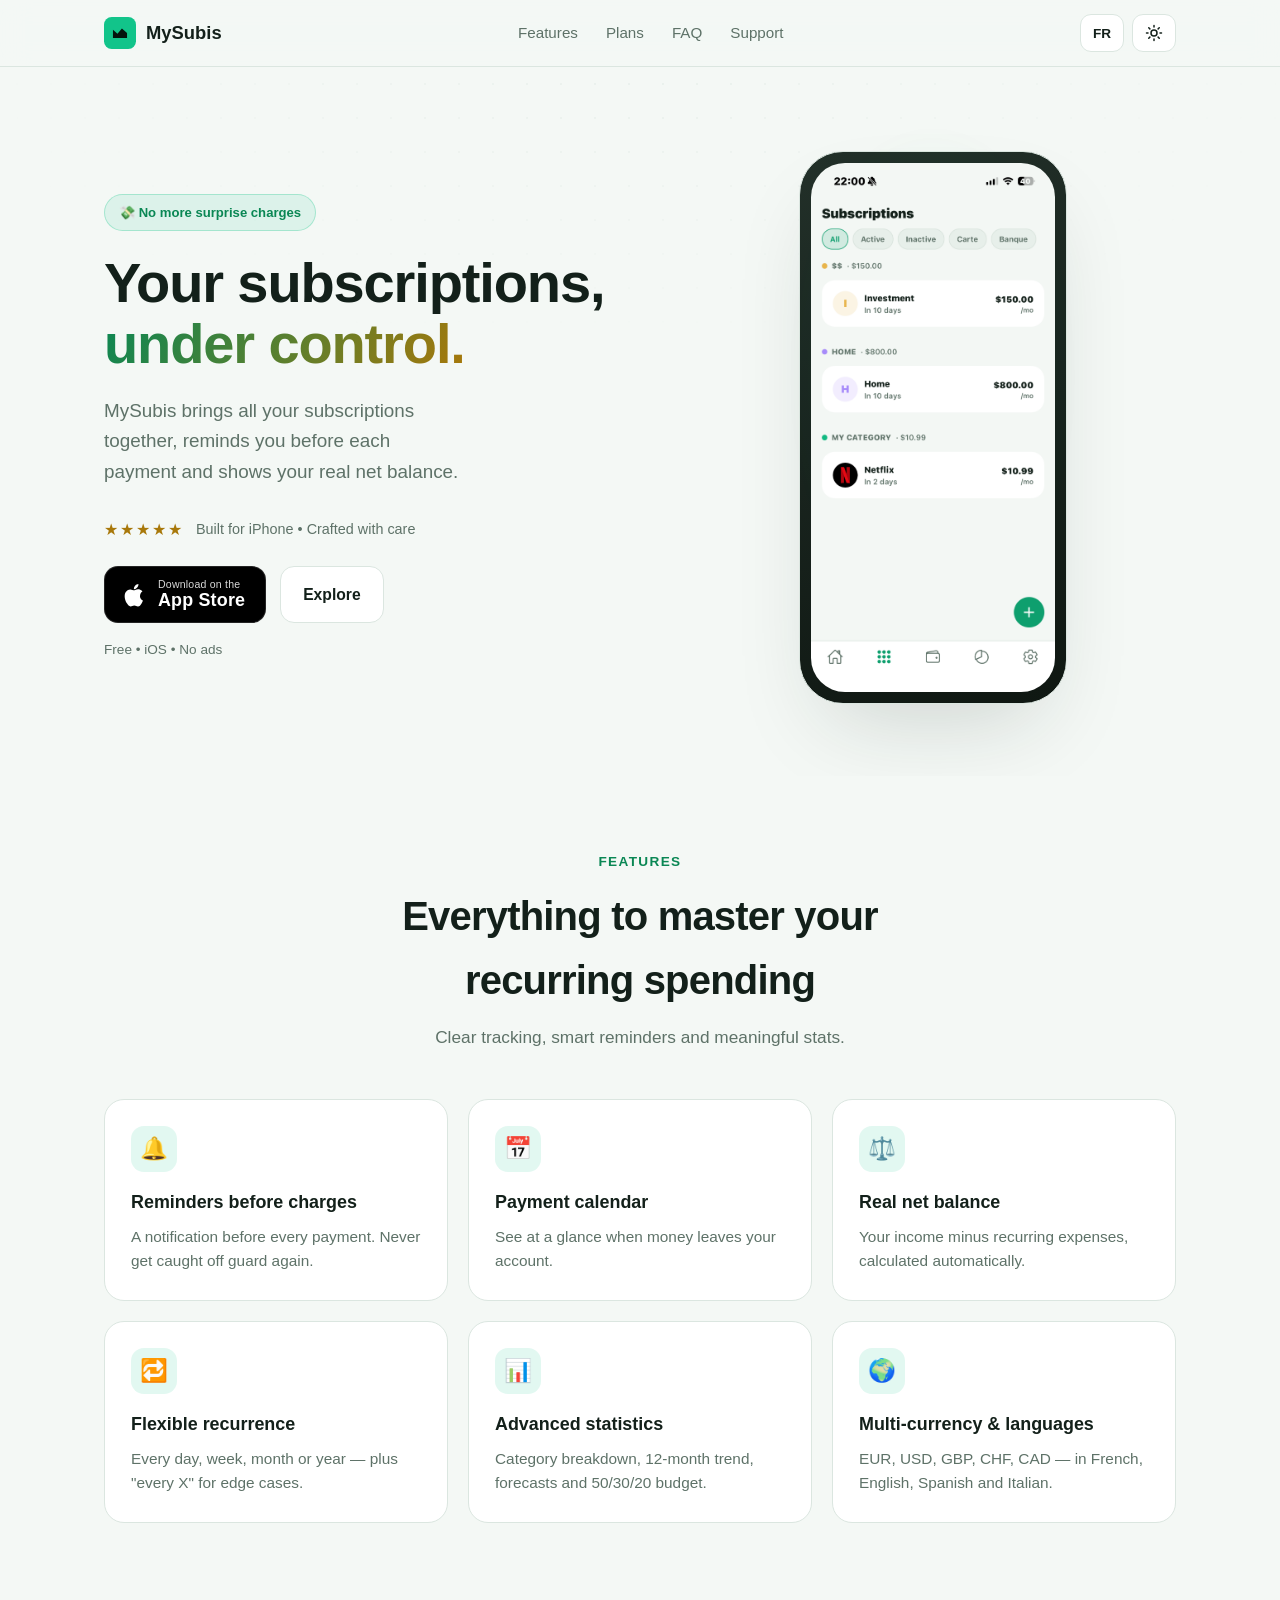
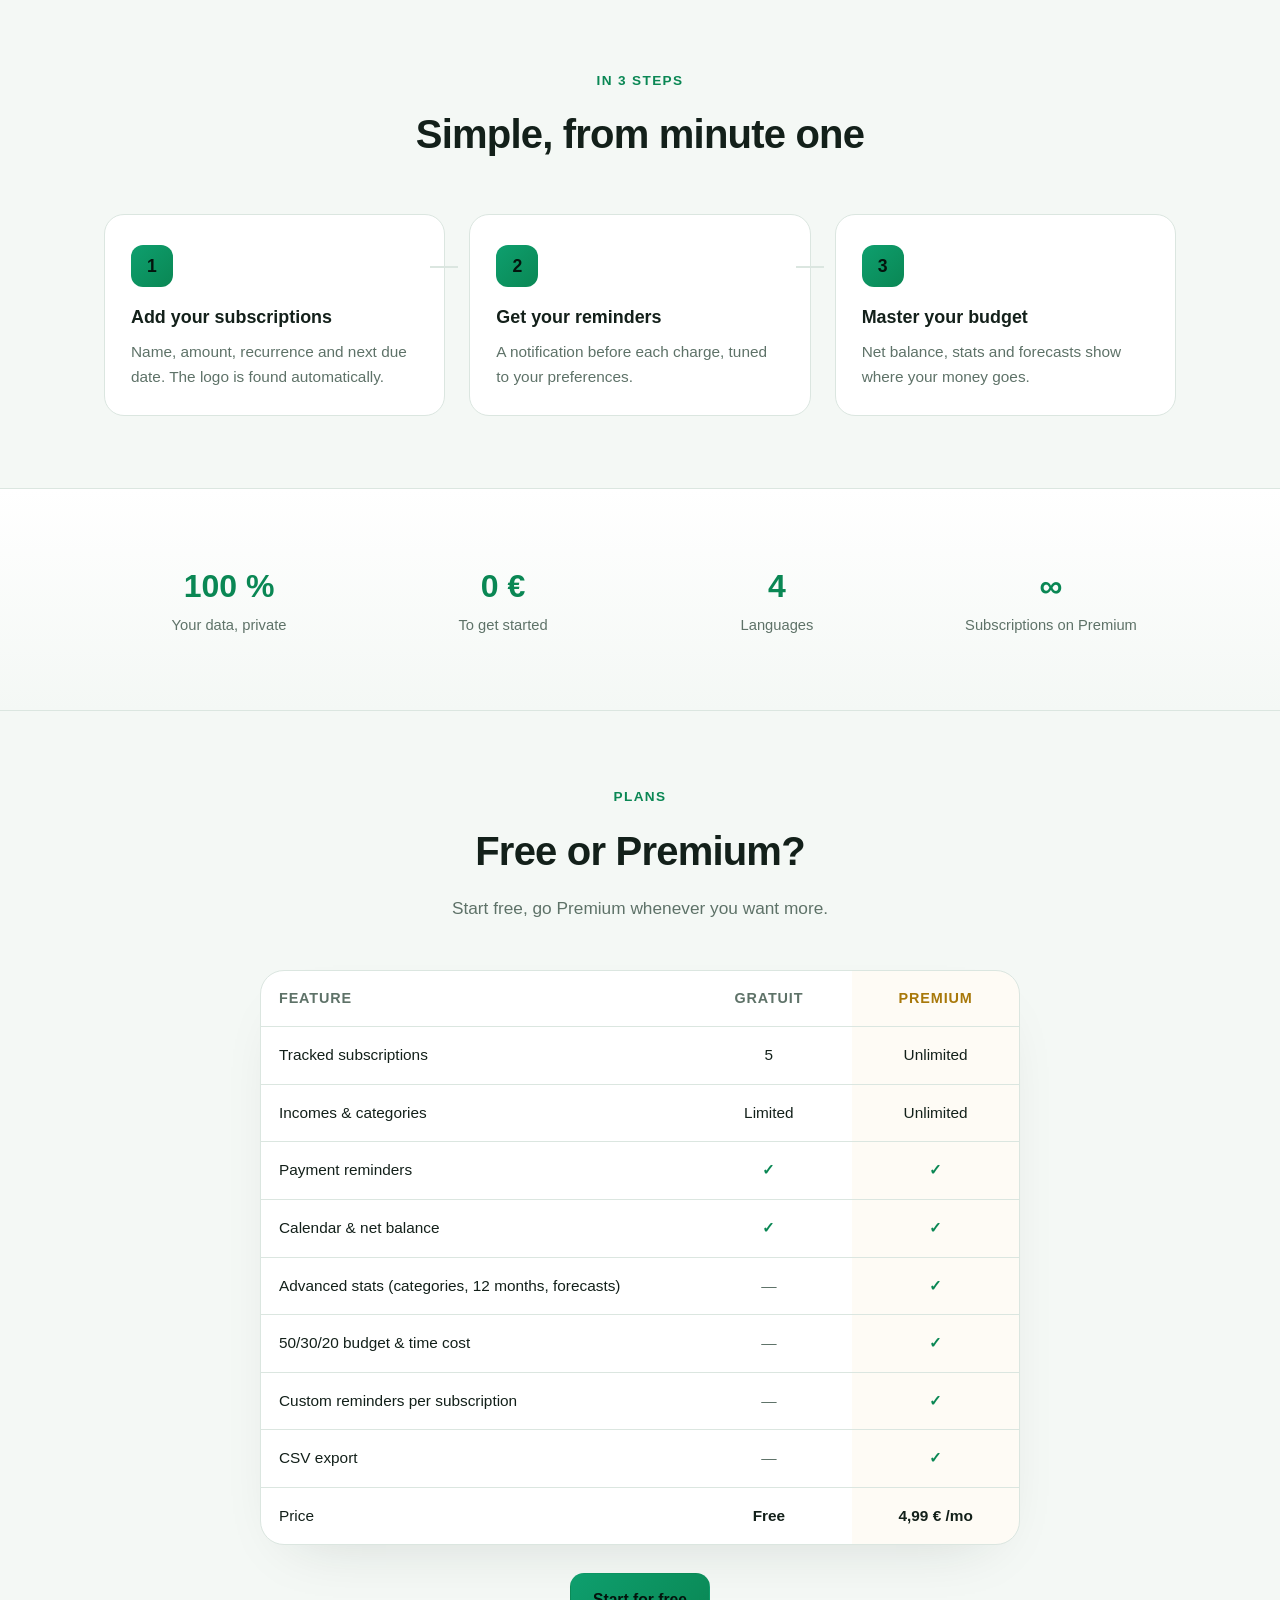
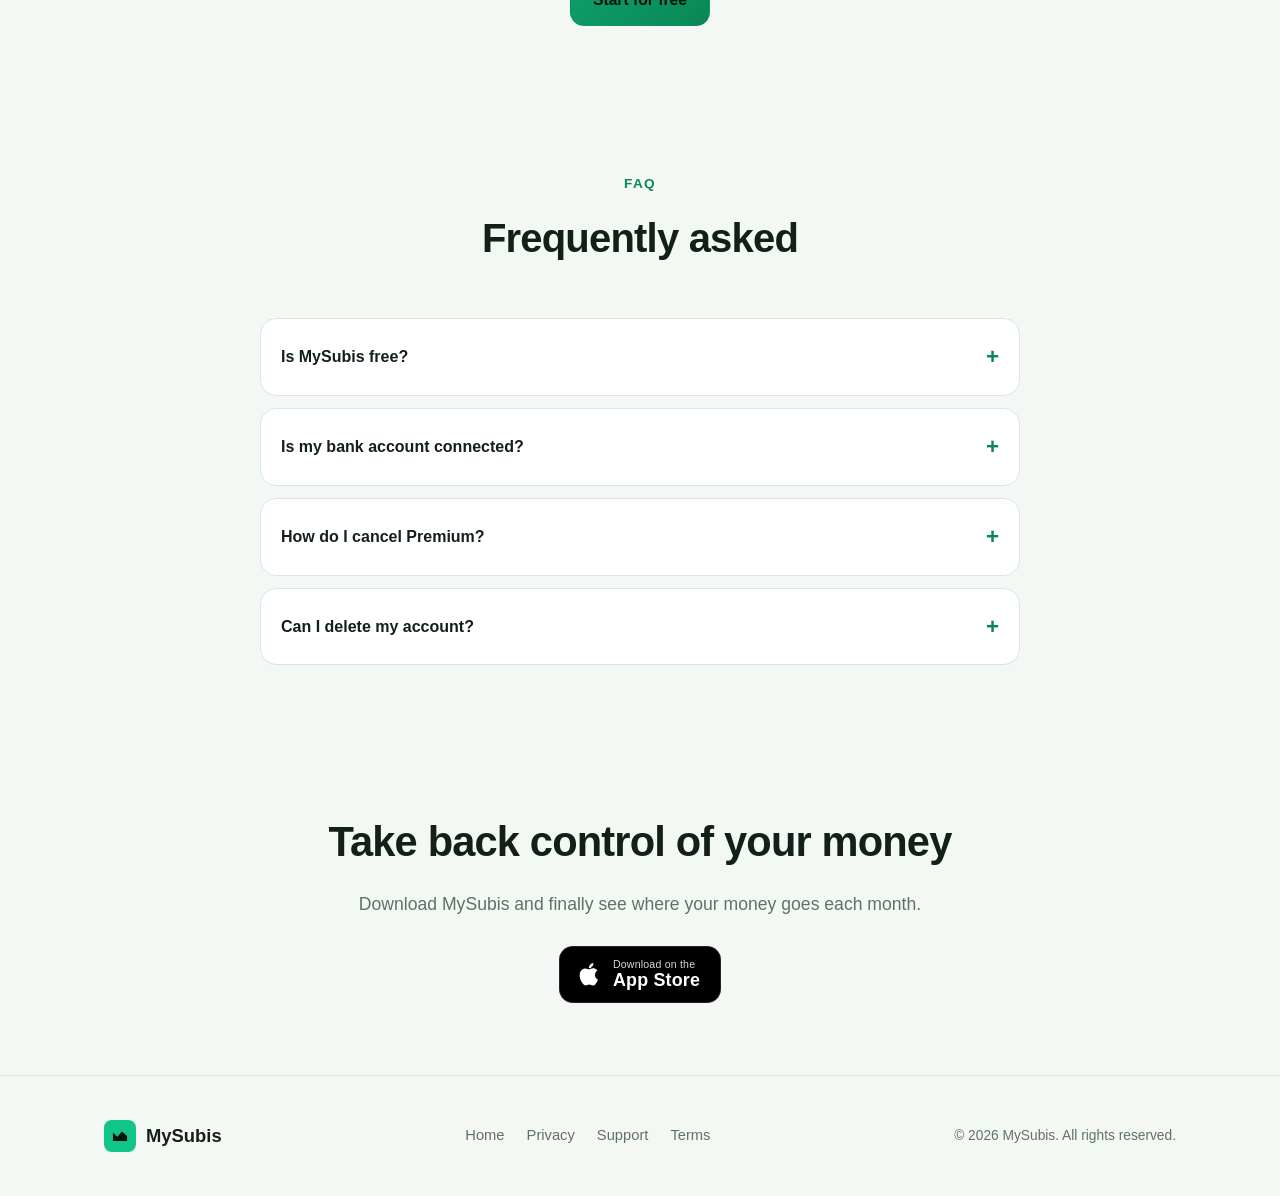
==== index.html @ fd254a11 "new" ====
<!doctype html>
<html lang="fr" data-lang="fr">
<head>
  <meta charset="utf-8" />
  <meta name="viewport" content="width=device-width, initial-scale=1" />
  <title>MySubis — Gérez vos abonnements et votre budget</title>
  <meta name="description" content="MySubis suit tous vos abonnements récurrents, vous rappelle chaque prélèvement et calcule votre solde net. Statistiques, prévisions et budget 50/30/20. Gratuit, sur iPhone." />
  <meta name="keywords" content="abonnements, gestion abonnements, budget, suivi dépenses, rappel prélèvement, finances personnelles, application iPhone" />
  <meta name="theme-color" content="#0b1310" />
  <link rel="canonical" href="https://mysubis.app/" />

  <meta property="og:type" content="website" />
  <meta property="og:site_name" content="MySubis" />
  <meta property="og:title" content="MySubis — Vos abonnements, sous contrôle" />
  <meta property="og:description" content="Suivez tous vos abonnements, recevez un rappel avant chaque paiement et maîtrisez votre budget." />
  <meta property="og:url" content="https://mysubis.app/" />
  <meta property="og:image" content="https://mysubis.app/img/screenshot_fr.PNG" />
  <meta property="og:locale" content="fr_FR" />
  <meta property="og:locale:alternate" content="en_US" />
  <meta name="twitter:card" content="summary_large_image" />
  <meta name="twitter:title" content="MySubis — Vos abonnements, sous contrôle" />
  <meta name="twitter:description" content="Suivez tous vos abonnements et maîtrisez votre budget." />
  <meta name="twitter:image" content="https://mysubis.app/img/screenshot_fr.PNG" />

  <link rel="icon" href="data:image/svg+xml,%3Csvg xmlns='http://www.w3.org/2000/svg' viewBox='0 0 100 100'%3E%3Crect width='100' height='100' rx='24' fill='%2312c48a'/%3E%3Cpath d='M28 66V40l14 12 14-16 16 14v16z' fill='%2304140d'/%3E%3C/svg%3E" />
  <link rel="stylesheet" href="styles.css" />
  <script>document.documentElement.classList.add('js');</script>

  <script type="application/ld+json">
  {
    "@context": "https://schema.org",
    "@type": "SoftwareApplication",
    "name": "MySubis",
    "operatingSystem": "iOS",
    "applicationCategory": "FinanceApplication",
    "description": "Gérez vos abonnements récurrents, recevez des rappels avant chaque prélèvement et suivez votre budget.",
    "url": "https://mysubis.app/",
    "installUrl": "https://apps.apple.com/fr/app/mysubis-suivi-dabonnements/id6780065688",
    "downloadUrl": "https://apps.apple.com/fr/app/mysubis-suivi-dabonnements/id6780065688",
    "offers": { "@type": "Offer", "price": "0", "priceCurrency": "EUR" }
  }
  </script>
</head>
<body>
  <svg width="0" height="0" style="position:absolute" aria-hidden="true">
    <symbol id="logo" viewBox="0 0 100 100"><rect width="100" height="100" rx="24" fill="#12c48a" /><path d="M28 66V40l14 12 14-16 16 14v16z" fill="#04140d" /></symbol>
    <symbol id="moon" viewBox="0 0 24 24"><path fill="currentColor" d="M12 3a9 9 0 1 0 9 9c0-.46-.04-.92-.1-1.36a5.4 5.4 0 0 1-7.54-7.54c-.44-.06-.9-.1-1.36-.1z"/></symbol>
    <symbol id="sun" viewBox="0 0 24 24"><g fill="none" stroke="currentColor" stroke-width="2" stroke-linecap="round"><circle cx="12" cy="12" r="4"/><path d="M12 2v2M12 20v2M2 12h2M20 12h2M5 5l1.5 1.5M17.5 17.5 19 19M19 5l-1.5 1.5M6.5 17.5 5 19"/></g></symbol>
    <symbol id="apple" viewBox="0 0 24 24"><path fill="currentColor" d="M17.56 12.77c-.03-2.62 2.14-3.88 2.24-3.94-1.22-1.79-3.12-2.03-3.8-2.06-1.62-.16-3.16.95-3.98.95-.82 0-2.09-.93-3.44-.9-1.77.03-3.4 1.03-4.31 2.61-1.84 3.19-.47 7.91 1.32 10.5.87 1.27 1.91 2.69 3.27 2.64 1.31-.05 1.81-.85 3.4-.85 1.58 0 2.03.85 3.42.82 1.41-.02 2.31-1.29 3.17-2.57.99-1.47 1.4-2.9 1.42-2.97-.03-.01-2.73-1.05-2.76-4.16zM14.98 5.13c.72-.88 1.21-2.1 1.08-3.31-1.04.04-2.3.69-3.05 1.56-.67.78-1.25 2.02-1.09 3.21 1.16.09 2.34-.59 3.06-1.46z"/></symbol>
  </svg>

  <header class="nav">
    <div class="container nav__inner">
      <a class="brand" href="index.html" aria-label="MySubis"><svg class="brand__mark" aria-hidden="true"><use href="#logo" /></svg> MySubis</a>
      <nav class="nav__links" aria-label="Navigation">
        <a href="#features"><span class="lang-fr">Fonctionnalités</span><span class="lang-en">Features</span></a>
        <a href="#compare"><span class="lang-fr">Offres</span><span class="lang-en">Plans</span></a>
        <a href="#faq">FAQ</a>
        <a href="support.html">Support</a>
      </nav>
      <div class="nav__tools">
        <button type="button" class="toggle" data-lang-toggle aria-label="Changer de langue / Change language">EN</button>
        <button type="button" class="toggle" data-theme-toggle aria-label="Changer de thème / Toggle theme">
          <svg class="moon" aria-hidden="true"><use href="#moon" /></svg>
          <svg class="sun" aria-hidden="true"><use href="#sun" /></svg>
        </button>
      </div>
    </div>
  </header>

  <main>
    <!-- HERO -->
    <section class="hero">
      <div class="container hero__grid">
        <div>
          <span class="badge">
            <span class="lang-fr">💸 Fini les mauvaises surprises de prélèvement</span>
            <span class="lang-en">💸 No more surprise charges</span>
          </span>
          <h1>
            <span class="lang-fr">Vos abonnements,<br /><span class="grad">sous contrôle.</span></span>
            <span class="lang-en">Your subscriptions,<br /><span class="grad">under control.</span></span>
          </h1>
          <p class="lead">
            <span class="lang-fr">MySubis réunit tous vos abonnements, vous prévient avant chaque paiement et calcule votre solde net en temps réel.</span>
            <span class="lang-en">MySubis brings all your subscriptions together, reminds you before each payment and shows your real net balance.</span>
          </p>
          <div class="trust">
            <span class="stars" aria-hidden="true">★★★★★</span>
            <span><span class="lang-fr">Pensé pour iPhone • Conçu avec soin</span><span class="lang-en">Built for iPhone • Crafted with care</span></span>
          </div>
          <div class="hero__actions">
            <a class="appstore" href="https://apps.apple.com/fr/app/mysubis-suivi-dabonnements/id6780065688" target="_blank" rel="noopener" aria-label="Télécharger MySubis sur l'App Store">
              <svg aria-hidden="true"><use href="#apple" /></svg>
              <span class="as-txt">
                <small><span class="lang-fr">Télécharger dans l'</span><span class="lang-en">Download on the</span></small>
                <b>App Store</b>
              </span>
            </a>
            <a class="btn btn--ghost" href="#features"><span class="lang-fr">Découvrir</span><span class="lang-en">Explore</span></a>
          </div>
          <p class="hero__note"><span class="lang-fr">Gratuit • iOS • Sans publicité</span><span class="lang-en">Free • iOS • No ads</span></p>
        </div>

        <div class="phone">
          <div class="phone__screen">
            <img class="lang-fr" src="img/screenshot_fr.PNG" width="1179" height="2556" alt="Écran d'accueil de MySubis en français : solde net et prochains paiements" loading="eager" />
            <img class="lang-en" src="img/screenshot_en.PNG" width="1179" height="2556" alt="MySubis home screen in English: net balance and upcoming payments" loading="eager" />
          </div>
        </div>
      </div>
    </section>

    <!-- FEATURES -->
    <section id="features">
      <div class="container">
        <div class="section-head reveal">
          <span class="eyebrow"><span class="lang-fr">Fonctionnalités</span><span class="lang-en">Features</span></span>
          <h2><span class="lang-fr">Tout pour maîtriser vos dépenses récurrentes</span><span class="lang-en">Everything to master your recurring spending</span></h2>
          <p><span class="lang-fr">Un suivi clair, des rappels intelligents et des statistiques qui parlent.</span><span class="lang-en">Clear tracking, smart reminders and meaningful stats.</span></p>
        </div>
        <div class="features reveal">
          <article class="feature">
            <div class="feature__icon">🔔</div>
            <h3><span class="lang-fr">Rappels avant prélèvement</span><span class="lang-en">Reminders before charges</span></h3>
            <p><span class="lang-fr">Une notification avant chaque paiement. Vous n'êtes plus jamais pris au dépourvu.</span><span class="lang-en">A notification before every payment. Never get caught off guard again.</span></p>
          </article>
          <article class="feature">
            <div class="feature__icon">📅</div>
            <h3><span class="lang-fr">Calendrier des paiements</span><span class="lang-en">Payment calendar</span></h3>
            <p><span class="lang-fr">Visualisez d'un coup d'œil quand l'argent quitte votre compte.</span><span class="lang-en">See at a glance when money leaves your account.</span></p>
          </article>
          <article class="feature">
            <div class="feature__icon">⚖️</div>
            <h3><span class="lang-fr">Solde net réel</span><span class="lang-en">Real net balance</span></h3>
            <p><span class="lang-fr">Vos revenus moins vos dépenses récurrentes, calculés automatiquement.</span><span class="lang-en">Your income minus recurring expenses, calculated automatically.</span></p>
          </article>
          <article class="feature">
            <div class="feature__icon">🔁</div>
            <h3><span class="lang-fr">Récurrences flexibles</span><span class="lang-en">Flexible recurrence</span></h3>
            <p><span class="lang-fr">Tous les jours, semaines, mois ou années — et « tous les X » pour les cas particuliers.</span><span class="lang-en">Every day, week, month or year — plus "every X" for edge cases.</span></p>
          </article>
          <article class="feature">
            <div class="feature__icon">📊</div>
            <h3><span class="lang-fr">Statistiques avancées</span><span class="lang-en">Advanced statistics</span></h3>
            <p><span class="lang-fr">Répartition par catégorie, évolution sur 12 mois, prévisions et budget 50/30/20.</span><span class="lang-en">Category breakdown, 12-month trend, forecasts and 50/30/20 budget.</span></p>
          </article>
          <article class="feature">
            <div class="feature__icon">🌍</div>
            <h3><span class="lang-fr">Multi-devises &amp; langues</span><span class="lang-en">Multi-currency &amp; languages</span></h3>
            <p><span class="lang-fr">EUR, USD, GBP, CHF, CAD — en français, anglais, espagnol et italien.</span><span class="lang-en">EUR, USD, GBP, CHF, CAD — in French, English, Spanish and Italian.</span></p>
          </article>
        </div>
      </div>
    </section>

    <!-- COMMENT ÇA MARCHE -->
    <section id="how">
      <div class="container">
        <div class="section-head reveal">
          <span class="eyebrow"><span class="lang-fr">En 3 étapes</span><span class="lang-en">In 3 steps</span></span>
          <h2><span class="lang-fr">Simple, dès la première minute</span><span class="lang-en">Simple, from minute one</span></h2>
        </div>
        <div class="steps reveal">
          <div class="step">
            <span class="step__line" aria-hidden="true"></span>
            <h3><span class="lang-fr">Ajoutez vos abonnements</span><span class="lang-en">Add your subscriptions</span></h3>
            <p><span class="lang-fr">Nom, montant, récurrence et prochaine échéance. Le logo se trouve tout seul.</span><span class="lang-en">Name, amount, recurrence and next due date. The logo is found automatically.</span></p>
          </div>
          <div class="step">
            <span class="step__line" aria-hidden="true"></span>
            <h3><span class="lang-fr">Recevez vos rappels</span><span class="lang-en">Get your reminders</span></h3>
            <p><span class="lang-fr">Une notification avant chaque prélèvement, réglable selon vos préférences.</span><span class="lang-en">A notification before each charge, tuned to your preferences.</span></p>
          </div>
          <div class="step">
            <h3><span class="lang-fr">Pilotez votre budget</span><span class="lang-en">Master your budget</span></h3>
            <p><span class="lang-fr">Solde net, statistiques et prévisions vous montrent où part votre argent.</span><span class="lang-en">Net balance, stats and forecasts show where your money goes.</span></p>
          </div>
        </div>
      </div>
    </section>

    <!-- STATS BAND -->
    <section class="band">
      <div class="container">
        <div class="stats reveal">
          <div class="stat"><b>100 %</b><span><span class="lang-fr">Vos données, privées</span><span class="lang-en">Your data, private</span></span></div>
          <div class="stat"><b>0 €</b><span><span class="lang-fr">Pour commencer</span><span class="lang-en">To get started</span></span></div>
          <div class="stat"><b>4</b><span><span class="lang-fr">Langues</span><span class="lang-en">Languages</span></span></div>
          <div class="stat"><b>∞</b><span><span class="lang-fr">Abonnements en Premium</span><span class="lang-en">Subscriptions on Premium</span></span></div>
        </div>
      </div>
    </section>

    <!-- COMPARATIF Gratuit / Premium -->
    <section id="compare">
      <div class="container">
        <div class="section-head reveal">
          <span class="eyebrow"><span class="lang-fr">Offres</span><span class="lang-en">Plans</span></span>
          <h2><span class="lang-fr">Gratuit ou Premium ?</span><span class="lang-en">Free or Premium?</span></h2>
          <p><span class="lang-fr">Commencez gratuitement, passez à Premium quand vous voulez plus.</span><span class="lang-en">Start free, go Premium whenever you want more.</span></p>
        </div>
        <div class="compare reveal">
          <table>
            <thead>
              <tr>
                <th><span class="lang-fr">Fonctionnalité</span><span class="lang-en">Feature</span></th>
                <th>Gratuit</th>
                <th class="col-premium">Premium</th>
              </tr>
            </thead>
            <tbody>
              <tr>
                <td><span class="lang-fr">Abonnements suivis</span><span class="lang-en">Tracked subscriptions</span></td>
                <td>5</td>
                <td class="col-premium"><span class="lang-fr">Illimité</span><span class="lang-en">Unlimited</span></td>
              </tr>
              <tr>
                <td><span class="lang-fr">Revenus &amp; catégories</span><span class="lang-en">Incomes &amp; categories</span></td>
                <td><span class="lang-fr">Limités</span><span class="lang-en">Limited</span></td>
                <td class="col-premium"><span class="lang-fr">Illimités</span><span class="lang-en">Unlimited</span></td>
              </tr>
              <tr>
                <td><span class="lang-fr">Rappels avant paiement</span><span class="lang-en">Payment reminders</span></td>
                <td class="yes">✓</td>
                <td class="col-premium yes">✓</td>
              </tr>
              <tr>
                <td><span class="lang-fr">Calendrier &amp; solde net</span><span class="lang-en">Calendar &amp; net balance</span></td>
                <td class="yes">✓</td>
                <td class="col-premium yes">✓</td>
              </tr>
              <tr>
                <td><span class="lang-fr">Statistiques avancées (catégories, 12 mois, prévisions)</span><span class="lang-en">Advanced stats (categories, 12 months, forecasts)</span></td>
                <td class="no">—</td>
                <td class="col-premium yes">✓</td>
              </tr>
              <tr>
                <td><span class="lang-fr">Budget 50/30/20 &amp; coût dans le temps</span><span class="lang-en">50/30/20 budget &amp; time cost</span></td>
                <td class="no">—</td>
                <td class="col-premium yes">✓</td>
              </tr>
              <tr>
                <td><span class="lang-fr">Rappels personnalisés par abonnement</span><span class="lang-en">Custom reminders per subscription</span></td>
                <td class="no">—</td>
                <td class="col-premium yes">✓</td>
              </tr>
              <tr>
                <td><span class="lang-fr">Export CSV</span><span class="lang-en">CSV export</span></td>
                <td class="no">—</td>
                <td class="col-premium yes">✓</td>
              </tr>
              <tr class="price-row">
                <td><span class="lang-fr">Prix</span><span class="lang-en">Price</span></td>
                <td><span class="lang-fr">Gratuit</span><span class="lang-en">Free</span></td>
                <td class="col-premium">4,99 € <span class="lang-fr">/mois</span><span class="lang-en">/mo</span></td>
              </tr>
            </tbody>
          </table>
        </div>
        <div class="compare-cta">
          <a class="btn btn--primary" href="#download"><span class="lang-fr">Commencer gratuitement</span><span class="lang-en">Start for free</span></a>
        </div>
      </div>
    </section>

    <!-- FAQ -->
    <section id="faq">
      <div class="container">
        <div class="section-head reveal">
          <span class="eyebrow">FAQ</span>
          <h2><span class="lang-fr">Questions fréquentes</span><span class="lang-en">Frequently asked</span></h2>
        </div>
        <div class="faq">
          <details>
            <summary><span class="lang-fr">MySubis est-il gratuit ?</span><span class="lang-en">Is MySubis free?</span></summary>
            <p><span class="lang-fr">Oui. Vous suivez vos abonnements essentiels gratuitement. Le plan Premium (4,99 €/mois) débloque l'illimité, les statistiques avancées et les rappels personnalisés.</span><span class="lang-en">Yes. You can track your essential subscriptions for free. Premium (€4.99/mo) unlocks unlimited items, advanced stats and custom reminders.</span></p>
          </details>
          <details>
            <summary><span class="lang-fr">Mes données bancaires sont-elles connectées ?</span><span class="lang-en">Is my bank account connected?</span></summary>
            <p><span class="lang-fr">Non. MySubis ne se connecte à aucun compte bancaire : vous saisissez vos abonnements manuellement.</span><span class="lang-en">No. MySubis never connects to a bank account — you add your subscriptions manually.</span></p>
          </details>
          <details>
            <summary><span class="lang-fr">Comment annuler mon abonnement Premium ?</span><span class="lang-en">How do I cancel Premium?</span></summary>
            <p><span class="lang-fr">Réglages → MySubis Premium → Gérer mon abonnement. La gestion passe par votre compte App Store, à tout moment.</span><span class="lang-en">Settings → MySubis Premium → Manage subscription. It's handled through your App Store account, anytime.</span></p>
          </details>
          <details>
            <summary><span class="lang-fr">Puis-je supprimer mon compte ?</span><span class="lang-en">Can I delete my account?</span></summary>
            <p><span class="lang-fr">Oui, définitivement, depuis Réglages → Supprimer mon compte.</span><span class="lang-en">Yes, permanently, from Settings → Delete my account.</span></p>
          </details>
        </div>
      </div>
    </section>

    <!-- CTA -->
    <section id="download" class="cta">
      <div class="container">
        <h2><span class="lang-fr">Reprenez le contrôle de votre argent</span><span class="lang-en">Take back control of your money</span></h2>
        <p><span class="lang-fr">Téléchargez MySubis et voyez enfin où part votre argent chaque mois.</span><span class="lang-en">Download MySubis and finally see where your money goes each month.</span></p>
        <div class="cta-badge">
          <a class="appstore" href="https://apps.apple.com/fr/app/mysubis-suivi-dabonnements/id6780065688" target="_blank" rel="noopener" aria-label="Télécharger MySubis sur l'App Store">
            <svg aria-hidden="true"><use href="#apple" /></svg>
            <span class="as-txt">
              <small><span class="lang-fr">Télécharger dans l'</span><span class="lang-en">Download on the</span></small>
              <b>App Store</b>
            </span>
          </a>
        </div>
      </div>
    </section>
  </main>

  <footer class="footer">
    <div class="container footer__inner">
      <a class="brand" href="index.html"><svg class="brand__mark" aria-hidden="true"><use href="#logo" /></svg> MySubis</a>
      <nav class="footer__links" aria-label="Footer">
        <a href="index.html"><span class="lang-fr">Accueil</span><span class="lang-en">Home</span></a>
        <a href="privacy.html"><span class="lang-fr">Confidentialité</span><span class="lang-en">Privacy</span></a>
        <a href="support.html">Support</a>
        <a href="https://www.apple.com/legal/internet-services/itunes/dev/stdeula/" target="_blank" rel="noopener"><span class="lang-fr">Conditions</span><span class="lang-en">Terms</span></a>
      </nav>
      <p class="footer__copy">© 2026 MySubis. <span class="lang-fr">Tous droits réservés.</span><span class="lang-en">All rights reserved.</span></p>
    </div>
  </footer>

  <script src="script.js"></script>
</body>
</html>
---- styles.css ----
/* MySubis — site de présentation. Palette alignée sur l'app (dark + light). */

/* ---- Thème sombre (défaut) ---- */
:root {
  --bg: #0b1310;
  --bg-2: #0e1a15;
  --surface: #141f1a;
  --surface-2: #1e2c25;
  --border: #26352e;
  --accent: #12c48a;
  --accent-2: #34d399;
  --gold: #eebb55;
  --text: #edf4ef;
  --muted: #8ba79a;
  --prose: #cdddd4;
  --shadow: rgba(0, 0, 0, 0.8);
  --nav-bg: rgba(11, 19, 16, 0.72);
  --radius: 20px;
  --maxw: 1120px;
  --font: -apple-system, BlinkMacSystemFont, "Segoe UI", Roboto, Helvetica, Arial,
    "Apple Color Emoji", "Segoe UI Emoji", sans-serif;
}

/* ---- Thème clair ---- */
@media (prefers-color-scheme: light) {
  :root:not([data-theme]) {
    --bg: #f4f8f5;
    --bg-2: #ffffff;
    --surface: #ffffff;
    --surface-2: #eef4f0;
    --border: #dbe6e0;
    --accent: #0e9f6e;
    --accent-2: #0a8754;
    --gold: #a8780a;
    --text: #13201a;
    --muted: #5e7268;
    --prose: #2a3b33;
    --shadow: rgba(20, 40, 32, 0.18);
    --nav-bg: rgba(244, 248, 245, 0.78);
  }
}
:root[data-theme="light"] {
  --bg: #f4f8f5;
  --bg-2: #ffffff;
  --surface: #ffffff;
  --surface-2: #eef4f0;
  --border: #dbe6e0;
  --accent: #0e9f6e;
  --accent-2: #0a8754;
  --gold: #a8780a;
  --text: #13201a;
  --muted: #5e7268;
  --prose: #2a3b33;
  --shadow: rgba(20, 40, 32, 0.18);
  --nav-bg: rgba(244, 248, 245, 0.78);
}

* { box-sizing: border-box; margin: 0; padding: 0; }
html { scroll-behavior: smooth; -webkit-text-size-adjust: 100%; text-size-adjust: 100%; }
body {
  font-family: var(--font);
  background: var(--bg);
  color: var(--text);
  line-height: 1.6;
  overflow-x: hidden;
  -webkit-font-smoothing: antialiased;
  transition: background 0.3s, color 0.3s;
}
a { color: inherit; text-decoration: none; }
img { max-width: 100%; display: block; }
.container { width: 100%; max-width: var(--maxw); margin: 0 auto; padding: 0 24px; }

/* ---- Visibilité par langue (piloté par [data-lang] sur <html>) ---- */
[data-lang="fr"] .lang-en { display: none !important; }
[data-lang="en"] .lang-fr { display: none !important; }

/* ---------- Nav ---------- */
.nav {
  position: sticky; top: 0; z-index: 50;
  background: var(--nav-bg);
  -webkit-backdrop-filter: saturate(160%) blur(14px);
  backdrop-filter: saturate(160%) blur(14px);
  border-bottom: 1px solid var(--border);
}
.nav__inner { display: flex; align-items: center; justify-content: space-between; height: 66px; gap: 16px; }
.brand { display: flex; align-items: center; gap: 10px; font-weight: 700; font-size: 1.15rem; }
.brand__mark { width: 32px; height: 32px; }
.nav__links { display: flex; align-items: center; gap: 28px; }
.nav__links a { color: var(--muted); font-size: 0.95rem; transition: color 0.2s; }
.nav__links a:hover { color: var(--text); }
.nav__tools { display: flex; align-items: center; gap: 8px; }

/* Toggles thème + langue */
.toggle {
  display: inline-flex; align-items: center; justify-content: center; gap: 6px;
  height: 38px; min-width: 38px; padding: 0 12px; border-radius: 11px;
  background: var(--surface); border: 1px solid var(--border); color: var(--text);
  font-weight: 600; font-size: 0.85rem; cursor: pointer; transition: background 0.2s, transform 0.15s;
}
.toggle:hover { background: var(--surface-2); }
.toggle:active { transform: scale(0.94); }
.toggle svg { width: 18px; height: 18px; }
.toggle .sun { display: none; }
[data-theme="light"] .toggle .sun, :root:not([data-theme]) .toggle .sun { display: block; }
[data-theme="light"] .toggle .moon, :root:not([data-theme]) .toggle .moon { display: none; }
@media (prefers-color-scheme: dark) {
  :root:not([data-theme]) .toggle .sun { display: none; }
  :root:not([data-theme]) .toggle .moon { display: block; }
}

/* ---------- Buttons ---------- */
.btn {
  display: inline-flex; align-items: center; justify-content: center; gap: 8px;
  padding: 13px 22px; border-radius: 14px; font-weight: 600; font-size: 0.98rem;
  border: 1px solid transparent; cursor: pointer; transition: transform 0.15s, filter 0.2s, background 0.2s;
}
.btn:active { transform: scale(0.97); }
.btn--primary { background: linear-gradient(135deg, var(--accent), var(--accent-2)); color: #04140d; }
.btn--primary:hover { filter: brightness(1.08); }
.btn--ghost { background: var(--surface); border-color: var(--border); color: var(--text); }
.btn--ghost:hover { background: var(--surface-2); }

/* ---------- Hero ---------- */
.hero { position: relative; padding: 84px 0 72px; overflow: hidden; }
.hero::before {
  content: ""; position: absolute; inset: -40% 0 auto 0; height: 620px;
  background: radial-gradient(60% 60% at 50% 0%, rgba(18, 196, 138, 0.18), transparent 70%);
  pointer-events: none;
}
.hero__grid { position: relative; display: grid; grid-template-columns: 1.05fr 0.95fr; gap: 48px; align-items: center; }
.badge {
  display: inline-flex; align-items: center; gap: 8px; padding: 7px 14px; border-radius: 999px;
  background: rgba(18, 196, 138, 0.1); border: 1px solid rgba(18, 196, 138, 0.28);
  color: var(--accent-2); font-size: 0.82rem; font-weight: 600; margin-bottom: 22px;
}
.hero h1 { font-size: clamp(2.3rem, 5vw, 3.5rem); line-height: 1.08; letter-spacing: -0.02em; font-weight: 800; }
.hero h1 .grad { background: linear-gradient(120deg, var(--accent-2), var(--gold)); -webkit-background-clip: text; background-clip: text; -webkit-text-fill-color: transparent; }
.hero p.lead { margin: 22px 0 30px; font-size: 1.18rem; color: var(--muted); max-width: 34ch; }
.hero__actions { display: flex; flex-wrap: wrap; gap: 14px; }
.hero__note { margin-top: 16px; font-size: 0.85rem; color: var(--muted); }

/* Phone mockup avec screenshot réel */
.phone { justify-self: center; width: 268px; border-radius: 44px; padding: 11px;
  background: linear-gradient(160deg, #223029, #0f1712); border: 1px solid var(--border);
  box-shadow: 0 40px 90px -30px var(--shadow); position: relative; }
.phone__screen { border-radius: 34px; overflow: hidden; display: block; background: #000; aspect-ratio: 1179 / 2556; }
.phone__screen img { width: 100%; height: 100%; object-fit: cover; }

/* ---------- Sections ---------- */
section { padding: 72px 0; }
.section-head { text-align: center; max-width: 640px; margin: 0 auto 48px; }
.section-head .eyebrow { color: var(--accent-2); font-weight: 700; font-size: 0.85rem; text-transform: uppercase; letter-spacing: 0.1em; }
.section-head h2 { font-size: clamp(1.8rem, 3.5vw, 2.5rem); letter-spacing: -0.02em; margin: 10px 0 12px; font-weight: 800; }
.section-head p { color: var(--muted); font-size: 1.08rem; }

.features { display: grid; grid-template-columns: repeat(3, 1fr); gap: 20px; }
.feature { background: var(--surface); border: 1px solid var(--border); border-radius: var(--radius); padding: 26px; transition: transform 0.2s, border-color 0.2s; }
.feature:hover { transform: translateY(-4px); border-color: rgba(18, 196, 138, 0.4); }
.feature__icon { width: 46px; height: 46px; border-radius: 13px; background: rgba(18, 196, 138, 0.12); display: grid; place-items: center; font-size: 1.4rem; margin-bottom: 16px; }
.feature h3 { font-size: 1.12rem; margin-bottom: 8px; }
.feature p { color: var(--muted); font-size: 0.96rem; }

/* Stats band */
.band { background: linear-gradient(180deg, var(--surface), var(--bg)); border-top: 1px solid var(--border); border-bottom: 1px solid var(--border); }
.stats { display: grid; grid-template-columns: repeat(4, 1fr); gap: 24px; text-align: center; }
.stat b { display: block; font-size: 2rem; font-weight: 800; color: var(--accent-2); }
.stat span { color: var(--muted); font-size: 0.92rem; }

/* ---------- Comparatif Gratuit / Premium ---------- */
.compare { max-width: 760px; margin: 0 auto; border: 1px solid var(--border); border-radius: 24px; overflow: hidden; background: var(--surface); }
.compare table { width: 100%; border-collapse: collapse; }
.compare th, .compare td { padding: 16px 18px; text-align: left; border-bottom: 1px solid var(--border); font-size: 0.96rem; }
.compare thead th { font-size: 0.9rem; text-transform: uppercase; letter-spacing: 0.06em; color: var(--muted); font-weight: 700; }
.compare thead th:nth-child(3) { color: var(--gold); }
.compare td:nth-child(2), .compare td:nth-child(3),
.compare th:nth-child(2), .compare th:nth-child(3) { text-align: center; width: 22%; }
.compare tbody td:first-child { color: var(--text); font-weight: 500; }
.compare tr:last-child td { border-bottom: none; }
.compare .yes { color: var(--accent-2); font-weight: 800; }
.compare .no { color: var(--muted); }
.compare .col-premium { background: rgba(238, 187, 85, 0.06); }
.compare .price-row td { font-weight: 700; }
.compare-cta { text-align: center; margin-top: 28px; }

/* Premium */
.premium-card { background: linear-gradient(150deg, rgba(238,187,85,0.12), var(--surface)); border: 1px solid rgba(238,187,85,0.3); border-radius: 26px; padding: 44px; text-align: center; }
.premium-card h2 { font-size: clamp(1.7rem, 3vw, 2.3rem); font-weight: 800; }
.premium-card .price { font-size: 2.4rem; font-weight: 800; margin: 14px 0 6px; }
.premium-card .price span { font-size: 1rem; color: var(--muted); font-weight: 500; }

/* CTA final */
.cta { text-align: center; }
.cta h2 { font-size: clamp(1.9rem, 3.5vw, 2.6rem); font-weight: 800; letter-spacing: -0.02em; }
.cta p { color: var(--muted); margin: 14px 0 28px; font-size: 1.1rem; }
.cta-badge { display: flex; justify-content: center; }

/* ---------- Footer ---------- */
.footer { border-top: 1px solid var(--border); padding: 44px 0; background: var(--bg); }
.footer__inner { display: flex; flex-wrap: wrap; justify-content: space-between; gap: 24px; align-items: center; }
.footer__links { display: flex; flex-wrap: wrap; gap: 22px; }
.footer__links a { color: var(--muted); font-size: 0.92rem; transition: color 0.2s; }
.footer__links a:hover { color: var(--text); }
.footer__copy { color: var(--muted); font-size: 0.86rem; }

/* ---------- Legal pages (prose) ---------- */
.legal { padding: 56px 0 80px; }
.legal__wrap { max-width: 760px; margin: 0 auto; }
.legal h1 { font-size: clamp(2rem, 4vw, 2.6rem); font-weight: 800; letter-spacing: -0.02em; margin-bottom: 8px; }
.legal .updated { color: var(--muted); font-size: 0.9rem; margin-bottom: 34px; }
.legal h2 { font-size: 1.3rem; margin: 34px 0 12px; font-weight: 700; }
.legal p, .legal li { color: var(--prose); margin-bottom: 12px; }
.legal ul { padding-left: 22px; margin-bottom: 12px; }
.legal a { color: var(--accent-2); text-decoration: underline; }
.legal .back { display: inline-flex; align-items: center; gap: 8px; color: var(--muted); margin-bottom: 28px; font-size: 0.92rem; }
.legal .box { background: var(--surface); border: 1px solid var(--border); border-radius: 16px; padding: 18px 20px; margin: 18px 0; color: var(--prose); }

/* ---------- FAQ ---------- */
.faq { max-width: 760px; margin: 0 auto; display: flex; flex-direction: column; gap: 12px; }
.faq details { background: var(--surface); border: 1px solid var(--border); border-radius: 16px; padding: 4px 20px; }
.faq summary { cursor: pointer; font-weight: 600; padding: 16px 0; list-style: none; display: flex; justify-content: space-between; align-items: center; gap: 16px; }
.faq summary::-webkit-details-marker { display: none; }
.faq summary::after { content: "+"; color: var(--accent-2); font-size: 1.4rem; }
.faq details[open] summary::after { content: "−"; }
.faq details p { color: var(--muted); padding-bottom: 16px; }

/* ---------- Responsive ---------- */
@media (max-width: 860px) {
  .hero__grid { grid-template-columns: 1fr; gap: 40px; }
  .hero p.lead { max-width: none; }
  .features { grid-template-columns: 1fr 1fr; }
  .stats { grid-template-columns: 1fr 1fr; gap: 32px; }
  .nav__links { display: none; }
}
@media (max-width: 520px) {
  .features { grid-template-columns: 1fr; }
  section { padding: 56px 0; }
  .hero { padding: 56px 0; }
  .compare th, .compare td { padding: 13px 12px; font-size: 0.9rem; }
}
@media (prefers-reduced-motion: reduce) { * { scroll-behavior: auto; transition: none; } }

/* =====================================================================
   POLISH — finitions pro
   ===================================================================== */

/* Accessibilité focus */
:focus-visible { outline: 2px solid var(--accent-2); outline-offset: 3px; border-radius: 6px; }

/* Nav : ombre au scroll */
.nav { transition: box-shadow 0.3s, background 0.3s; }
.nav.scrolled { box-shadow: 0 8px 30px -12px var(--shadow); }

/* Hero : grille de points subtile en fond */
.hero::after {
  content: ""; position: absolute; inset: 0; z-index: -1; pointer-events: none;
  background-image: radial-gradient(currentColor 1px, transparent 1px);
  background-size: 34px 34px; color: var(--border); opacity: 0.4;
  -webkit-mask-image: radial-gradient(70% 55% at 50% 0%, #000, transparent 75%);
  mask-image: radial-gradient(70% 55% at 50% 0%, #000, transparent 75%);
}

/* Ligne de confiance (étoiles) */
.trust { display: flex; align-items: center; gap: 12px; margin-bottom: 24px; }
.trust .stars { color: var(--gold); letter-spacing: 2px; font-size: 1rem; }
.trust span { color: var(--muted); font-size: 0.9rem; }

/* Badge App Store */
.appstore {
  display: inline-flex; align-items: center; gap: 11px; padding: 11px 20px 11px 16px;
  background: #000; color: #fff; border-radius: 14px; border: 1px solid rgba(255,255,255,0.14);
  transition: transform 0.15s, filter 0.2s;
}
.appstore:hover { filter: brightness(1.15); }
.appstore:active { transform: scale(0.97); }
.appstore svg { width: 26px; height: 26px; flex-shrink: 0; }
.appstore .as-txt { display: flex; flex-direction: column; line-height: 1.15; text-align: left; }
.appstore .as-txt small { font-size: 0.66rem; opacity: 0.85; letter-spacing: 0.02em; }
.appstore .as-txt b { font-size: 1.12rem; font-weight: 600; letter-spacing: 0.01em; }
[data-theme="light"] .appstore { border-color: rgba(0,0,0,0.1); }

/* Halo sous le mockup */
.phone { z-index: 1; }
.phone::before {
  content: ""; position: absolute; inset: -14% -10% -8%; z-index: -1;
  background: radial-gradient(50% 50% at 50% 45%, rgba(18,196,138,0.34), transparent 70%);
  filter: blur(30px); opacity: 0.7;
}

/* Feature : liseré dégradé au survol */
.feature { position: relative; overflow: hidden; }
.feature::before {
  content: ""; position: absolute; left: 0; right: 0; top: 0; height: 3px;
  background: linear-gradient(90deg, var(--accent), var(--gold));
  transform: scaleX(0); transform-origin: left; transition: transform 0.35s;
}
.feature:hover::before { transform: scaleX(1); }

/* Section « Comment ça marche » */
.steps { display: grid; grid-template-columns: repeat(3, 1fr); gap: 24px; counter-reset: step; }
.step { position: relative; background: var(--surface); border: 1px solid var(--border); border-radius: var(--radius); padding: 30px 26px 26px; }
.step::before {
  counter-increment: step; content: counter(step);
  display: grid; place-items: center; width: 42px; height: 42px; margin-bottom: 16px;
  border-radius: 12px; font-weight: 800; font-size: 1.1rem; color: #04140d;
  background: linear-gradient(135deg, var(--accent), var(--accent-2));
}
.step h3 { font-size: 1.12rem; margin-bottom: 8px; }
.step p { color: var(--muted); font-size: 0.96rem; }
.step__line { position: absolute; top: 51px; right: -14px; width: 28px; height: 2px; background: var(--border); }
.step:last-child .step__line { display: none; }

/* Reveal au scroll (scopé .js pour rester visible si JS est absent) */
.js .reveal { opacity: 0; transform: translateY(18px); transition: opacity 0.6s ease, transform 0.6s ease; }
.js .reveal.in { opacity: 1; transform: none; }
@media (prefers-reduced-motion: reduce) { .js .reveal { opacity: 1 !important; transform: none !important; } }

/* Cartes premium/compare : ombres plus douces */
.compare, .premium-card { box-shadow: 0 24px 60px -34px var(--shadow); }

@media (max-width: 860px) {
  .steps { grid-template-columns: 1fr; }
  .step__line { display: none; }
}
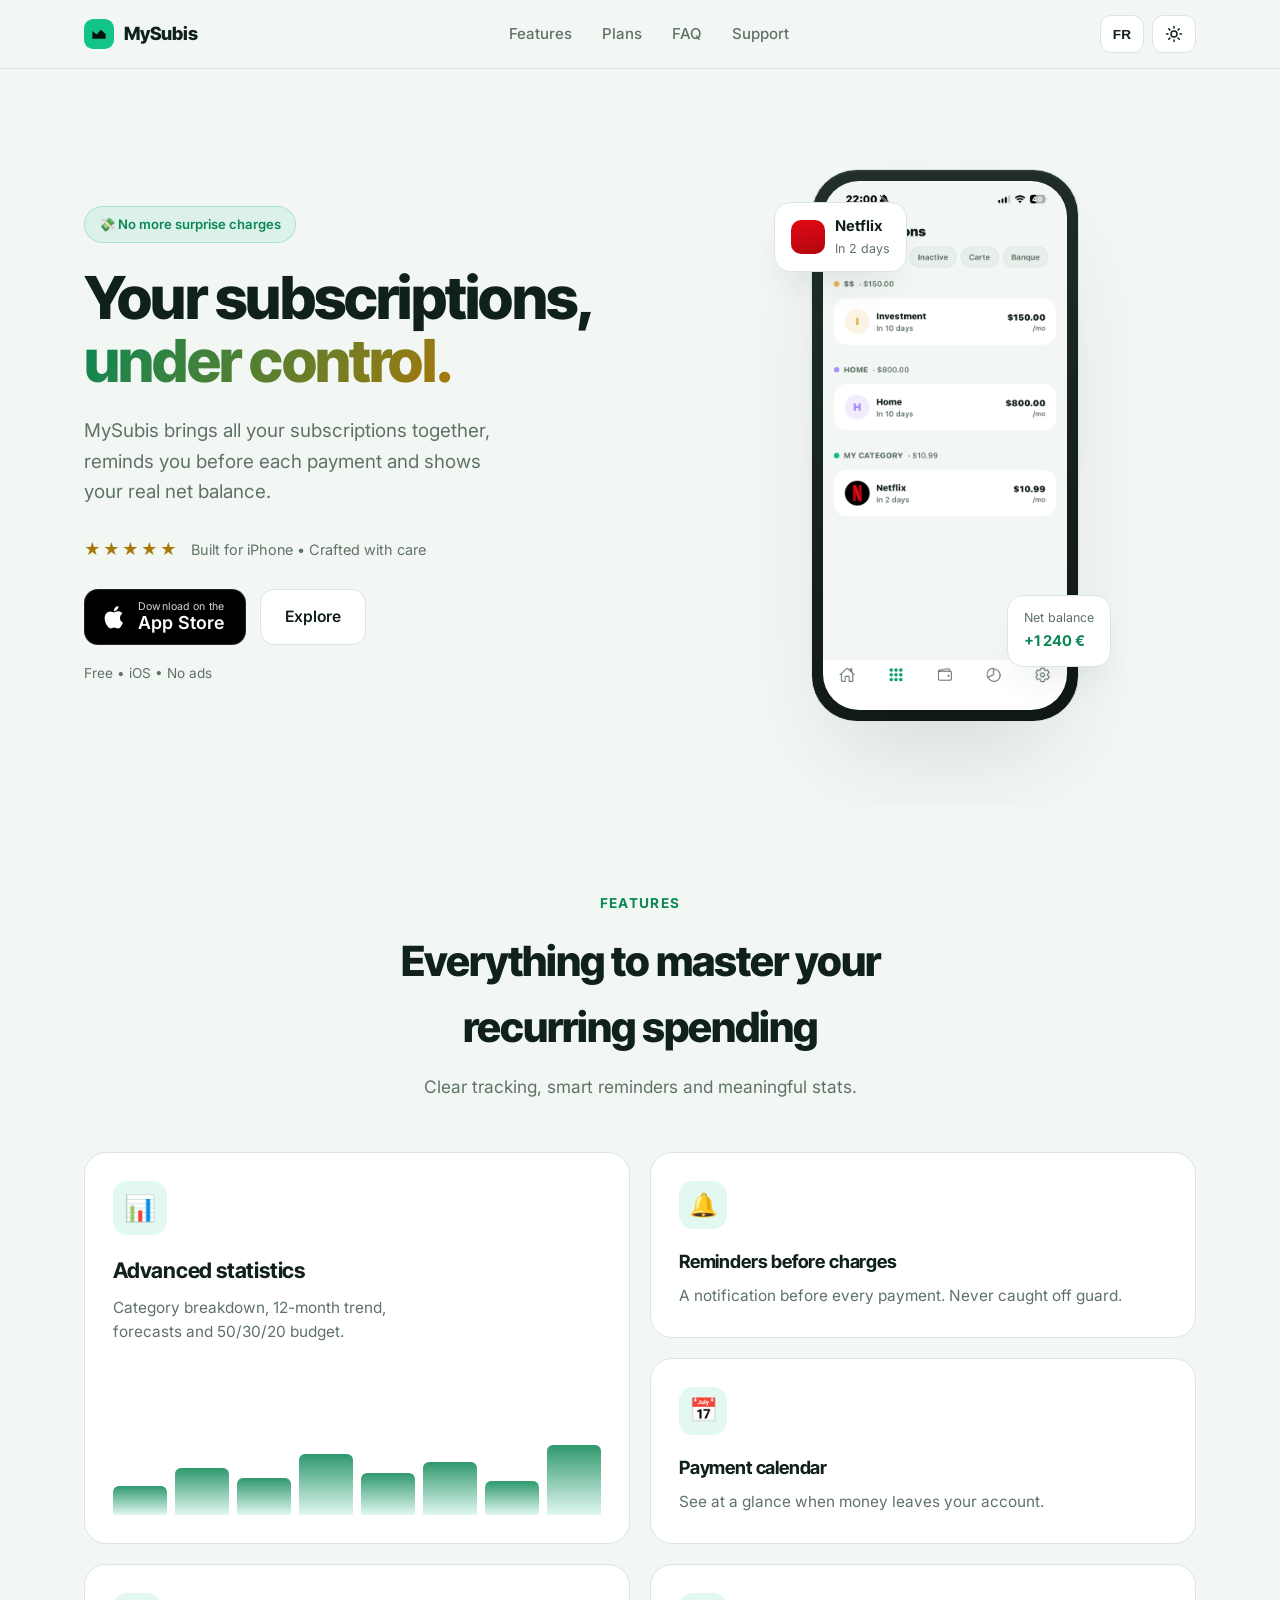
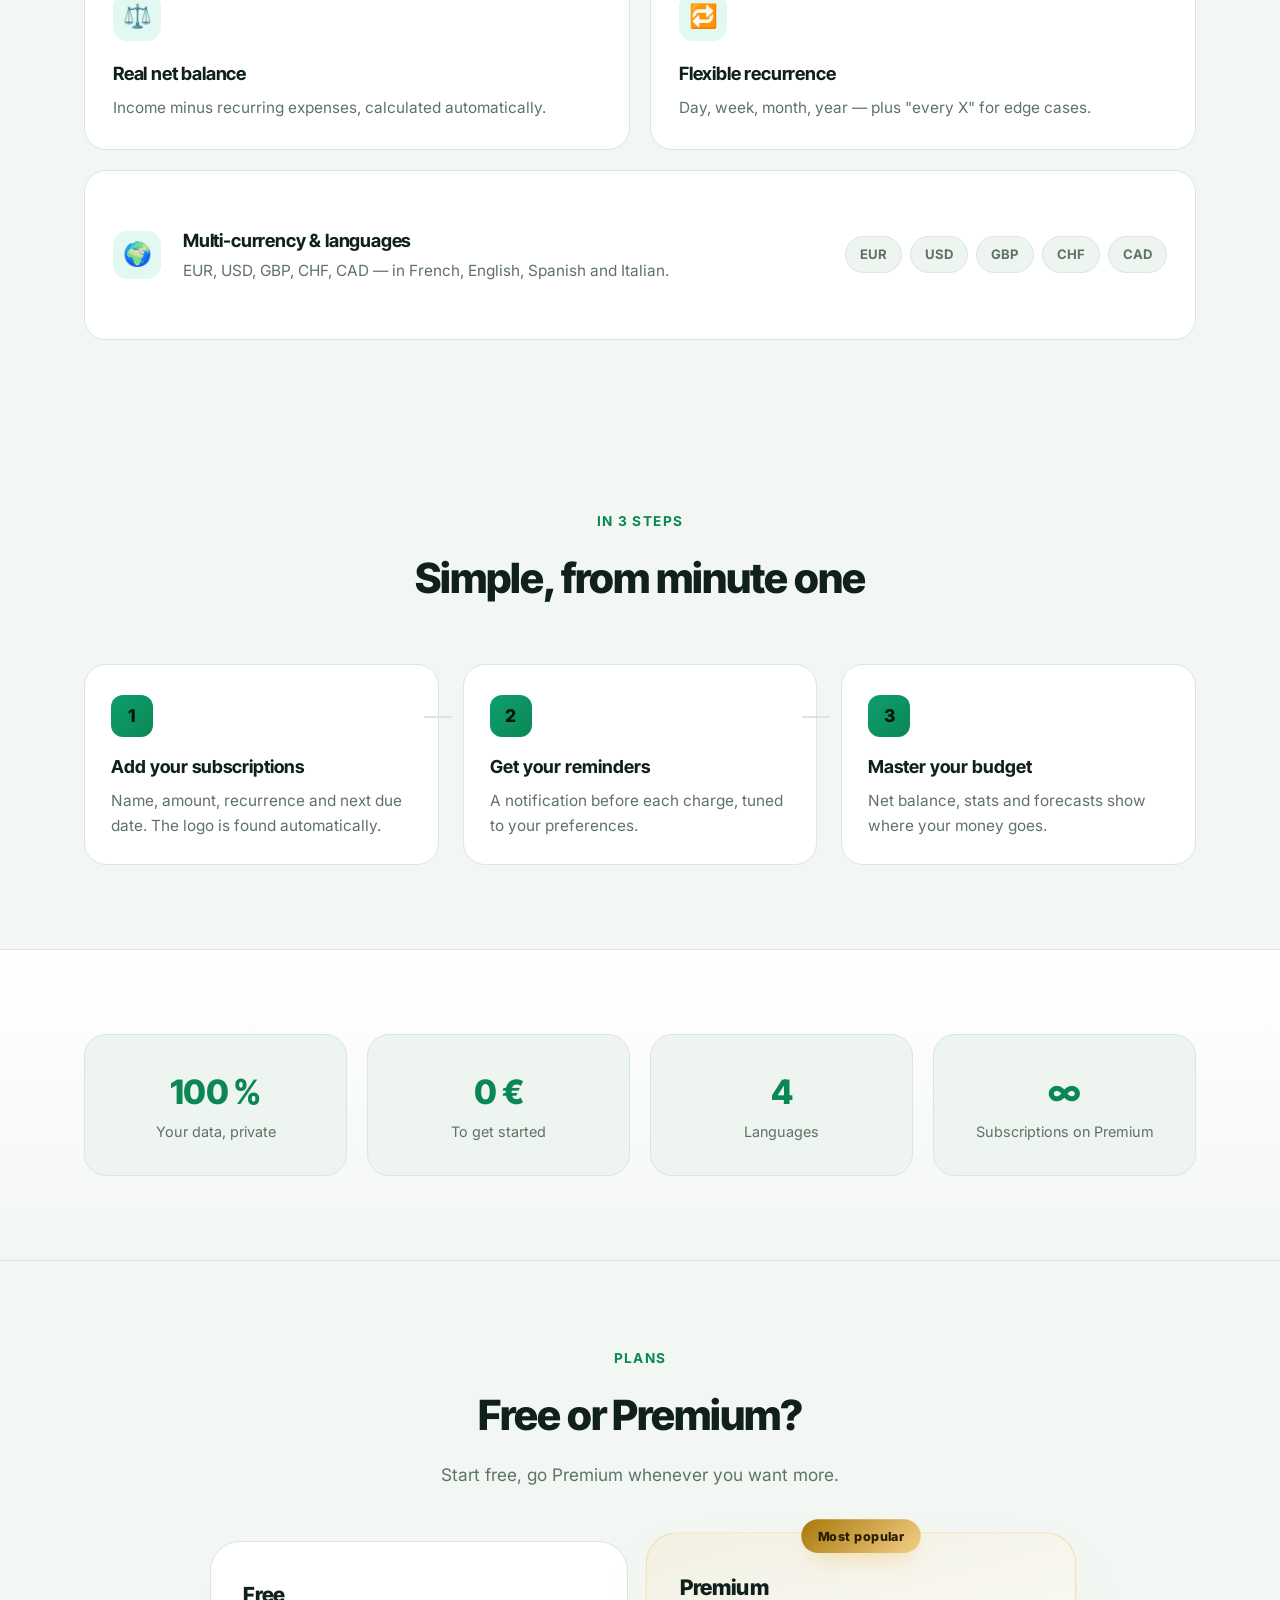
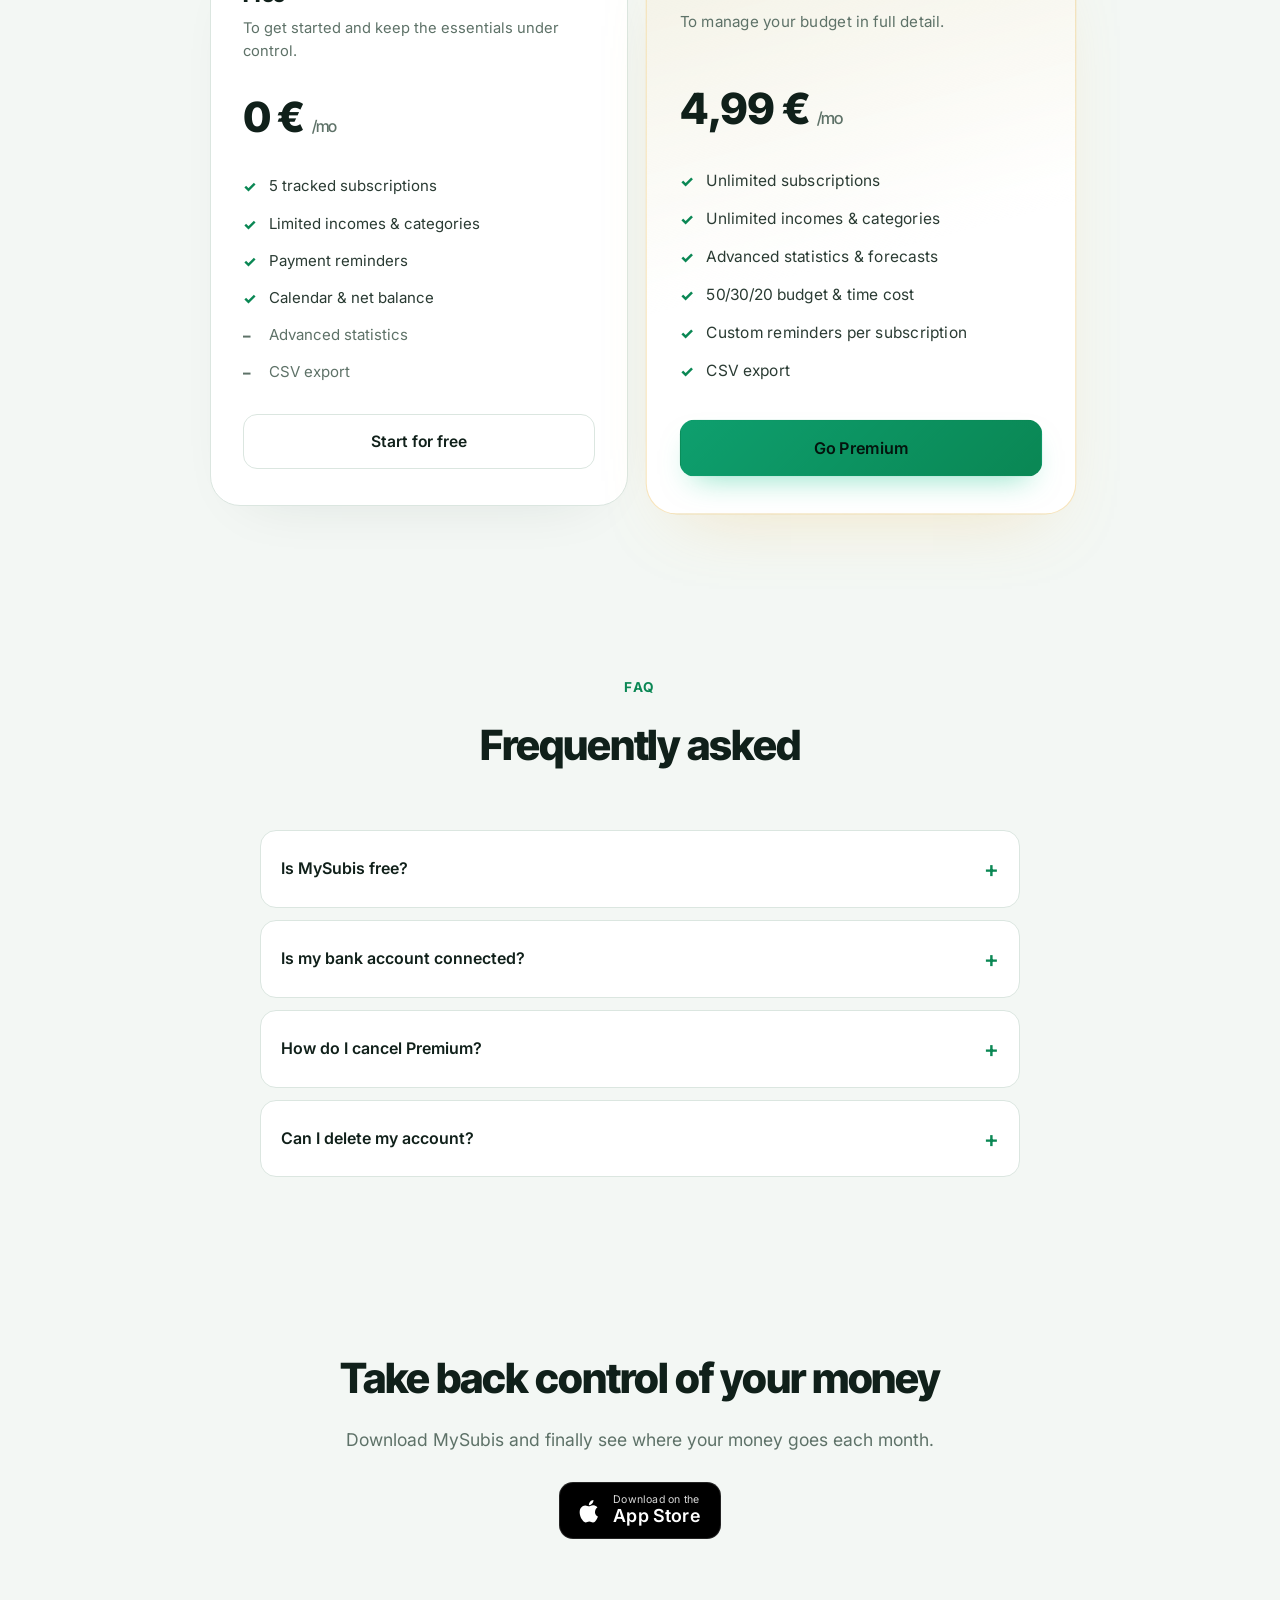
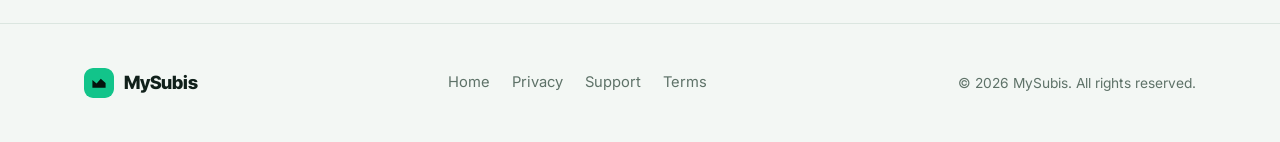
==== commit 7f10080a: "upgrade page" ====
--- a/index.html
+++ b/index.html
@@ -23,6 +23,9 @@
   <meta name="twitter:image" content="https://mysubis.app/img/screenshot_fr.PNG" />
 
   <link rel="icon" href="data:image/svg+xml,%3Csvg xmlns='http://www.w3.org/2000/svg' viewBox='0 0 100 100'%3E%3Crect width='100' height='100' rx='24' fill='%2312c48a'/%3E%3Cpath d='M28 66V40l14 12 14-16 16 14v16z' fill='%2304140d'/%3E%3C/svg%3E" />
+  <link rel="preconnect" href="https://fonts.googleapis.com" />
+  <link rel="preconnect" href="https://fonts.gstatic.com" crossorigin />
+  <link href="https://fonts.googleapis.com/css2?family=Inter:wght@400;500;600;700;800;900&family=Inter+Tight:wght@600;700;800&display=swap" rel="stylesheet" />
   <link rel="stylesheet" href="styles.css" />
   <script>document.documentElement.classList.add('js');</script>
 
@@ -102,10 +105,23 @@
           <p class="hero__note"><span class="lang-fr">Gratuit • iOS • Sans publicité</span><span class="lang-en">Free • iOS • No ads</span></p>
         </div>
 
-        <div class="phone">
-          <div class="phone__screen">
-            <img class="lang-fr" src="img/screenshot_fr.PNG" width="1179" height="2556" alt="Écran d'accueil de MySubis en français : solde net et prochains paiements" loading="eager" />
-            <img class="lang-en" src="img/screenshot_en.PNG" width="1179" height="2556" alt="MySubis home screen in English: net balance and upcoming payments" loading="eager" />
+        <div class="phone-stage">
+          <div class="phone">
+            <div class="phone__screen">
+              <img class="lang-fr" src="img/screenshot_fr.PNG" width="1179" height="2556" alt="Écran d'accueil de MySubis en français : solde net et prochains paiements" loading="eager" />
+              <img class="lang-en" src="img/screenshot_en.PNG" width="1179" height="2556" alt="MySubis home screen in English: net balance and upcoming payments" loading="eager" />
+            </div>
+          </div>
+          <div class="float-card float-card--top" aria-hidden="true">
+            <span class="float-card__dot"></span>
+            <div>
+              <b><span class="lang-fr">Netflix</span><span class="lang-en">Netflix</span></b>
+              <small><span class="lang-fr">Dans 2 jours</span><span class="lang-en">In 2 days</span></small>
+            </div>
+          </div>
+          <div class="float-card float-card--bottom" aria-hidden="true">
+            <small><span class="lang-fr">Solde net</span><span class="lang-en">Net balance</span></small>
+            <b class="float-card__amount">+1 240 €</b>
           </div>
         </div>
       </div>
@@ -119,11 +135,21 @@
           <h2><span class="lang-fr">Tout pour maîtriser vos dépenses récurrentes</span><span class="lang-en">Everything to master your recurring spending</span></h2>
           <p><span class="lang-fr">Un suivi clair, des rappels intelligents et des statistiques qui parlent.</span><span class="lang-en">Clear tracking, smart reminders and meaningful stats.</span></p>
         </div>
-        <div class="features reveal">
+        <div class="bento reveal">
+          <article class="feature feature--lg">
+            <div class="feature__icon">📊</div>
+            <h3><span class="lang-fr">Statistiques avancées</span><span class="lang-en">Advanced statistics</span></h3>
+            <p><span class="lang-fr">Répartition par catégorie, évolution sur 12 mois, prévisions et budget 50/30/20.</span><span class="lang-en">Category breakdown, 12-month trend, forecasts and 50/30/20 budget.</span></p>
+            <div class="mini-chart" aria-hidden="true">
+              <span style="--h:38%"></span><span style="--h:62%"></span><span style="--h:48%"></span>
+              <span style="--h:80%"></span><span style="--h:55%"></span><span style="--h:70%"></span>
+              <span style="--h:44%"></span><span style="--h:92%"></span>
+            </div>
+          </article>
           <article class="feature">
             <div class="feature__icon">🔔</div>
             <h3><span class="lang-fr">Rappels avant prélèvement</span><span class="lang-en">Reminders before charges</span></h3>
-            <p><span class="lang-fr">Une notification avant chaque paiement. Vous n'êtes plus jamais pris au dépourvu.</span><span class="lang-en">A notification before every payment. Never get caught off guard again.</span></p>
+            <p><span class="lang-fr">Une notification avant chaque paiement. Jamais pris au dépourvu.</span><span class="lang-en">A notification before every payment. Never caught off guard.</span></p>
           </article>
           <article class="feature">
             <div class="feature__icon">📅</div>
@@ -133,22 +159,22 @@
           <article class="feature">
             <div class="feature__icon">⚖️</div>
             <h3><span class="lang-fr">Solde net réel</span><span class="lang-en">Real net balance</span></h3>
-            <p><span class="lang-fr">Vos revenus moins vos dépenses récurrentes, calculés automatiquement.</span><span class="lang-en">Your income minus recurring expenses, calculated automatically.</span></p>
+            <p><span class="lang-fr">Revenus moins dépenses récurrentes, calculés automatiquement.</span><span class="lang-en">Income minus recurring expenses, calculated automatically.</span></p>
           </article>
           <article class="feature">
             <div class="feature__icon">🔁</div>
             <h3><span class="lang-fr">Récurrences flexibles</span><span class="lang-en">Flexible recurrence</span></h3>
-            <p><span class="lang-fr">Tous les jours, semaines, mois ou années — et « tous les X » pour les cas particuliers.</span><span class="lang-en">Every day, week, month or year — plus "every X" for edge cases.</span></p>
-          </article>
-          <article class="feature">
-            <div class="feature__icon">📊</div>
-            <h3><span class="lang-fr">Statistiques avancées</span><span class="lang-en">Advanced statistics</span></h3>
-            <p><span class="lang-fr">Répartition par catégorie, évolution sur 12 mois, prévisions et budget 50/30/20.</span><span class="lang-en">Category breakdown, 12-month trend, forecasts and 50/30/20 budget.</span></p>
-          </article>
-          <article class="feature">
+            <p><span class="lang-fr">Jour, semaine, mois, année — et « tous les X » pour les cas particuliers.</span><span class="lang-en">Day, week, month, year — plus "every X" for edge cases.</span></p>
+          </article>
+          <article class="feature feature--wide">
             <div class="feature__icon">🌍</div>
-            <h3><span class="lang-fr">Multi-devises &amp; langues</span><span class="lang-en">Multi-currency &amp; languages</span></h3>
-            <p><span class="lang-fr">EUR, USD, GBP, CHF, CAD — en français, anglais, espagnol et italien.</span><span class="lang-en">EUR, USD, GBP, CHF, CAD — in French, English, Spanish and Italian.</span></p>
+            <div class="feature__text">
+              <h3><span class="lang-fr">Multi-devises &amp; langues</span><span class="lang-en">Multi-currency &amp; languages</span></h3>
+              <p><span class="lang-fr">EUR, USD, GBP, CHF, CAD — en français, anglais, espagnol et italien.</span><span class="lang-en">EUR, USD, GBP, CHF, CAD — in French, English, Spanish and Italian.</span></p>
+            </div>
+            <div class="feature__pills" aria-hidden="true">
+              <span>EUR</span><span>USD</span><span>GBP</span><span>CHF</span><span>CAD</span>
+            </div>
           </article>
         </div>
       </div>
@@ -200,66 +226,41 @@
           <h2><span class="lang-fr">Gratuit ou Premium ?</span><span class="lang-en">Free or Premium?</span></h2>
           <p><span class="lang-fr">Commencez gratuitement, passez à Premium quand vous voulez plus.</span><span class="lang-en">Start free, go Premium whenever you want more.</span></p>
         </div>
-        <div class="compare reveal">
-          <table>
-            <thead>
-              <tr>
-                <th><span class="lang-fr">Fonctionnalité</span><span class="lang-en">Feature</span></th>
-                <th>Gratuit</th>
-                <th class="col-premium">Premium</th>
-              </tr>
-            </thead>
-            <tbody>
-              <tr>
-                <td><span class="lang-fr">Abonnements suivis</span><span class="lang-en">Tracked subscriptions</span></td>
-                <td>5</td>
-                <td class="col-premium"><span class="lang-fr">Illimité</span><span class="lang-en">Unlimited</span></td>
-              </tr>
-              <tr>
-                <td><span class="lang-fr">Revenus &amp; catégories</span><span class="lang-en">Incomes &amp; categories</span></td>
-                <td><span class="lang-fr">Limités</span><span class="lang-en">Limited</span></td>
-                <td class="col-premium"><span class="lang-fr">Illimités</span><span class="lang-en">Unlimited</span></td>
-              </tr>
-              <tr>
-                <td><span class="lang-fr">Rappels avant paiement</span><span class="lang-en">Payment reminders</span></td>
-                <td class="yes">✓</td>
-                <td class="col-premium yes">✓</td>
-              </tr>
-              <tr>
-                <td><span class="lang-fr">Calendrier &amp; solde net</span><span class="lang-en">Calendar &amp; net balance</span></td>
-                <td class="yes">✓</td>
-                <td class="col-premium yes">✓</td>
-              </tr>
-              <tr>
-                <td><span class="lang-fr">Statistiques avancées (catégories, 12 mois, prévisions)</span><span class="lang-en">Advanced stats (categories, 12 months, forecasts)</span></td>
-                <td class="no">—</td>
-                <td class="col-premium yes">✓</td>
-              </tr>
-              <tr>
-                <td><span class="lang-fr">Budget 50/30/20 &amp; coût dans le temps</span><span class="lang-en">50/30/20 budget &amp; time cost</span></td>
-                <td class="no">—</td>
-                <td class="col-premium yes">✓</td>
-              </tr>
-              <tr>
-                <td><span class="lang-fr">Rappels personnalisés par abonnement</span><span class="lang-en">Custom reminders per subscription</span></td>
-                <td class="no">—</td>
-                <td class="col-premium yes">✓</td>
-              </tr>
-              <tr>
-                <td><span class="lang-fr">Export CSV</span><span class="lang-en">CSV export</span></td>
-                <td class="no">—</td>
-                <td class="col-premium yes">✓</td>
-              </tr>
-              <tr class="price-row">
-                <td><span class="lang-fr">Prix</span><span class="lang-en">Price</span></td>
-                <td><span class="lang-fr">Gratuit</span><span class="lang-en">Free</span></td>
-                <td class="col-premium">4,99 € <span class="lang-fr">/mois</span><span class="lang-en">/mo</span></td>
-              </tr>
-            </tbody>
-          </table>
-        </div>
-        <div class="compare-cta">
-          <a class="btn btn--primary" href="#download"><span class="lang-fr">Commencer gratuitement</span><span class="lang-en">Start for free</span></a>
+        <div class="pricing reveal">
+          <div class="price-card">
+            <div class="price-card__head">
+              <h3><span class="lang-fr">Gratuit</span><span class="lang-en">Free</span></h3>
+              <p><span class="lang-fr">Pour démarrer et garder l'essentiel sous contrôle.</span><span class="lang-en">To get started and keep the essentials under control.</span></p>
+            </div>
+            <div class="price-card__amount">0 € <span><span class="lang-fr">/mois</span><span class="lang-en">/mo</span></span></div>
+            <ul class="price-card__list">
+              <li class="yes">5 <span class="lang-fr">abonnements suivis</span><span class="lang-en">tracked subscriptions</span></li>
+              <li class="yes"><span class="lang-fr">Revenus &amp; catégories limités</span><span class="lang-en">Limited incomes &amp; categories</span></li>
+              <li class="yes"><span class="lang-fr">Rappels avant paiement</span><span class="lang-en">Payment reminders</span></li>
+              <li class="yes"><span class="lang-fr">Calendrier &amp; solde net</span><span class="lang-en">Calendar &amp; net balance</span></li>
+              <li class="no"><span class="lang-fr">Statistiques avancées</span><span class="lang-en">Advanced statistics</span></li>
+              <li class="no"><span class="lang-fr">Export CSV</span><span class="lang-en">CSV export</span></li>
+            </ul>
+            <a class="btn btn--ghost price-card__cta" href="#download"><span class="lang-fr">Commencer gratuitement</span><span class="lang-en">Start for free</span></a>
+          </div>
+
+          <div class="price-card price-card--premium">
+            <span class="price-card__badge"><span class="lang-fr">Le plus populaire</span><span class="lang-en">Most popular</span></span>
+            <div class="price-card__head">
+              <h3>Premium</h3>
+              <p><span class="lang-fr">Pour piloter votre budget dans le détail.</span><span class="lang-en">To manage your budget in full detail.</span></p>
+            </div>
+            <div class="price-card__amount">4,99 € <span><span class="lang-fr">/mois</span><span class="lang-en">/mo</span></span></div>
+            <ul class="price-card__list">
+              <li class="yes"><span class="lang-fr">Abonnements illimités</span><span class="lang-en">Unlimited subscriptions</span></li>
+              <li class="yes"><span class="lang-fr">Revenus &amp; catégories illimités</span><span class="lang-en">Unlimited incomes &amp; categories</span></li>
+              <li class="yes"><span class="lang-fr">Statistiques avancées &amp; prévisions</span><span class="lang-en">Advanced statistics &amp; forecasts</span></li>
+              <li class="yes"><span class="lang-fr">Budget 50/30/20 &amp; coût dans le temps</span><span class="lang-en">50/30/20 budget &amp; time cost</span></li>
+              <li class="yes"><span class="lang-fr">Rappels personnalisés par abonnement</span><span class="lang-en">Custom reminders per subscription</span></li>
+              <li class="yes"><span class="lang-fr">Export CSV</span><span class="lang-en">CSV export</span></li>
+            </ul>
+            <a class="btn btn--primary price-card__cta" href="#download"><span class="lang-fr">Passer à Premium</span><span class="lang-en">Go Premium</span></a>
+          </div>
         </div>
       </div>
     </section>
--- a/styles.css
+++ b/styles.css
@@ -2,57 +2,66 @@
 
 /* ---- Thème sombre (défaut) ---- */
 :root {
-  --bg: #0b1310;
-  --bg-2: #0e1a15;
-  --surface: #141f1a;
-  --surface-2: #1e2c25;
-  --border: #26352e;
+  --bg: #0a1210;
+  --bg-2: #0d1815;
+  --surface: #131e1a;
+  --surface-2: #1b2924;
+  --surface-3: #22322b;
+  --border: #253530;
+  --border-strong: #33463d;
   --accent: #12c48a;
   --accent-2: #34d399;
   --gold: #eebb55;
-  --text: #edf4ef;
+  --text: #f2f7f4;
   --muted: #8ba79a;
   --prose: #cdddd4;
-  --shadow: rgba(0, 0, 0, 0.8);
-  --nav-bg: rgba(11, 19, 16, 0.72);
-  --radius: 20px;
-  --maxw: 1120px;
-  --font: -apple-system, BlinkMacSystemFont, "Segoe UI", Roboto, Helvetica, Arial,
+  --shadow: rgba(0, 0, 0, 0.85);
+  --nav-bg: rgba(10, 18, 16, 0.7);
+  --radius-sm: 14px;
+  --radius: 22px;
+  --radius-lg: 30px;
+  --maxw: 1160px;
+  --font: "Inter", -apple-system, BlinkMacSystemFont, "Segoe UI", Roboto, Helvetica, Arial,
     "Apple Color Emoji", "Segoe UI Emoji", sans-serif;
+  --font-head: "Inter Tight", var(--font);
 }
 
 /* ---- Thème clair ---- */
 @media (prefers-color-scheme: light) {
   :root:not([data-theme]) {
-    --bg: #f4f8f5;
+    --bg: #f3f7f4;
     --bg-2: #ffffff;
     --surface: #ffffff;
     --surface-2: #eef4f0;
+    --surface-3: #e4ede7;
     --border: #dbe6e0;
+    --border-strong: #c5d5cc;
     --accent: #0e9f6e;
     --accent-2: #0a8754;
     --gold: #a8780a;
-    --text: #13201a;
+    --text: #10201a;
     --muted: #5e7268;
     --prose: #2a3b33;
-    --shadow: rgba(20, 40, 32, 0.18);
-    --nav-bg: rgba(244, 248, 245, 0.78);
+    --shadow: rgba(20, 40, 32, 0.14);
+    --nav-bg: rgba(243, 247, 244, 0.75);
   }
 }
 :root[data-theme="light"] {
-  --bg: #f4f8f5;
+  --bg: #f3f7f4;
   --bg-2: #ffffff;
   --surface: #ffffff;
   --surface-2: #eef4f0;
+  --surface-3: #e4ede7;
   --border: #dbe6e0;
+  --border-strong: #c5d5cc;
   --accent: #0e9f6e;
   --accent-2: #0a8754;
   --gold: #a8780a;
-  --text: #13201a;
+  --text: #10201a;
   --muted: #5e7268;
   --prose: #2a3b33;
-  --shadow: rgba(20, 40, 32, 0.18);
-  --nav-bg: rgba(244, 248, 245, 0.78);
+  --shadow: rgba(20, 40, 32, 0.14);
+  --nav-bg: rgba(243, 247, 244, 0.75);
 }
 
 * { box-sizing: border-box; margin: 0; padding: 0; }
@@ -64,11 +73,13 @@
   line-height: 1.6;
   overflow-x: hidden;
   -webkit-font-smoothing: antialiased;
+  text-rendering: optimizeLegibility;
   transition: background 0.3s, color 0.3s;
 }
 a { color: inherit; text-decoration: none; }
 img { max-width: 100%; display: block; }
 .container { width: 100%; max-width: var(--maxw); margin: 0 auto; padding: 0 24px; }
+h1, h2, h3 { font-family: var(--font-head); }
 
 /* ---- Visibilité par langue (piloté par [data-lang] sur <html>) ---- */
 [data-lang="fr"] .lang-en { display: none !important; }
@@ -82,11 +93,11 @@
   backdrop-filter: saturate(160%) blur(14px);
   border-bottom: 1px solid var(--border);
 }
-.nav__inner { display: flex; align-items: center; justify-content: space-between; height: 66px; gap: 16px; }
-.brand { display: flex; align-items: center; gap: 10px; font-weight: 700; font-size: 1.15rem; }
-.brand__mark { width: 32px; height: 32px; }
-.nav__links { display: flex; align-items: center; gap: 28px; }
-.nav__links a { color: var(--muted); font-size: 0.95rem; transition: color 0.2s; }
+.nav__inner { display: flex; align-items: center; justify-content: space-between; height: 68px; gap: 16px; }
+.brand { display: flex; align-items: center; gap: 10px; font-family: var(--font-head); font-weight: 800; font-size: 1.14rem; letter-spacing: -0.01em; }
+.brand__mark { width: 30px; height: 30px; border-radius: 9px; }
+.nav__links { display: flex; align-items: center; gap: 30px; }
+.nav__links a { color: var(--muted); font-size: 0.94rem; font-weight: 500; transition: color 0.2s; }
 .nav__links a:hover { color: var(--text); }
 .nav__tools { display: flex; align-items: center; gap: 8px; }
 
@@ -95,9 +106,9 @@
   display: inline-flex; align-items: center; justify-content: center; gap: 6px;
   height: 38px; min-width: 38px; padding: 0 12px; border-radius: 11px;
   background: var(--surface); border: 1px solid var(--border); color: var(--text);
-  font-weight: 600; font-size: 0.85rem; cursor: pointer; transition: background 0.2s, transform 0.15s;
-}
-.toggle:hover { background: var(--surface-2); }
+  font-weight: 600; font-size: 0.85rem; cursor: pointer; transition: background 0.2s, transform 0.15s, border-color 0.2s;
+}
+.toggle:hover { background: var(--surface-2); border-color: var(--border-strong); }
 .toggle:active { transform: scale(0.94); }
 .toggle svg { width: 18px; height: 18px; }
 .toggle .sun { display: none; }
@@ -111,86 +122,161 @@
 /* ---------- Buttons ---------- */
 .btn {
   display: inline-flex; align-items: center; justify-content: center; gap: 8px;
-  padding: 13px 22px; border-radius: 14px; font-weight: 600; font-size: 0.98rem;
-  border: 1px solid transparent; cursor: pointer; transition: transform 0.15s, filter 0.2s, background 0.2s;
+  padding: 14px 24px; border-radius: 14px; font-weight: 600; font-size: 0.98rem;
+  border: 1px solid transparent; cursor: pointer; transition: transform 0.15s, filter 0.2s, background 0.2s, box-shadow 0.2s;
 }
 .btn:active { transform: scale(0.97); }
-.btn--primary { background: linear-gradient(135deg, var(--accent), var(--accent-2)); color: #04140d; }
+.btn--primary { background: linear-gradient(135deg, var(--accent), var(--accent-2)); color: #04140d; box-shadow: 0 14px 30px -14px rgba(18, 196, 138, 0.55); }
 .btn--primary:hover { filter: brightness(1.08); }
 .btn--ghost { background: var(--surface); border-color: var(--border); color: var(--text); }
-.btn--ghost:hover { background: var(--surface-2); }
+.btn--ghost:hover { background: var(--surface-2); border-color: var(--border-strong); }
 
 /* ---------- Hero ---------- */
-.hero { position: relative; padding: 84px 0 72px; overflow: hidden; }
+.hero { position: relative; padding: 100px 0 84px; overflow: hidden; }
 .hero::before {
   content: ""; position: absolute; inset: -40% 0 auto 0; height: 620px;
-  background: radial-gradient(60% 60% at 50% 0%, rgba(18, 196, 138, 0.18), transparent 70%);
+  background: radial-gradient(60% 60% at 50% 0%, rgba(18, 196, 138, 0.16), transparent 70%);
   pointer-events: none;
 }
-.hero__grid { position: relative; display: grid; grid-template-columns: 1.05fr 0.95fr; gap: 48px; align-items: center; }
+.hero__grid { position: relative; display: grid; grid-template-columns: 1.05fr 0.95fr; gap: 56px; align-items: center; }
 .badge {
   display: inline-flex; align-items: center; gap: 8px; padding: 7px 14px; border-radius: 999px;
   background: rgba(18, 196, 138, 0.1); border: 1px solid rgba(18, 196, 138, 0.28);
-  color: var(--accent-2); font-size: 0.82rem; font-weight: 600; margin-bottom: 22px;
-}
-.hero h1 { font-size: clamp(2.3rem, 5vw, 3.5rem); line-height: 1.08; letter-spacing: -0.02em; font-weight: 800; }
+  color: var(--accent-2); font-size: 0.82rem; font-weight: 600; margin-bottom: 24px;
+}
+.hero h1 { font-size: clamp(2.4rem, 5vw, 3.7rem); line-height: 1.06; letter-spacing: -0.03em; font-weight: 800; }
 .hero h1 .grad { background: linear-gradient(120deg, var(--accent-2), var(--gold)); -webkit-background-clip: text; background-clip: text; -webkit-text-fill-color: transparent; }
-.hero p.lead { margin: 22px 0 30px; font-size: 1.18rem; color: var(--muted); max-width: 34ch; }
+.hero p.lead { margin: 24px 0 30px; font-size: 1.18rem; color: var(--muted); max-width: 36ch; }
 .hero__actions { display: flex; flex-wrap: wrap; gap: 14px; }
-.hero__note { margin-top: 16px; font-size: 0.85rem; color: var(--muted); }
-
-/* Phone mockup avec screenshot réel */
-.phone { justify-self: center; width: 268px; border-radius: 44px; padding: 11px;
+.hero__note { margin-top: 18px; font-size: 0.85rem; color: var(--muted); }
+
+/* Phone mockup avec screenshot réel + chips flottantes */
+.phone-stage { position: relative; justify-self: center; z-index: 1; }
+.phone { width: 268px; border-radius: 46px; padding: 11px;
   background: linear-gradient(160deg, #223029, #0f1712); border: 1px solid var(--border);
-  box-shadow: 0 40px 90px -30px var(--shadow); position: relative; }
-.phone__screen { border-radius: 34px; overflow: hidden; display: block; background: #000; aspect-ratio: 1179 / 2556; }
+  box-shadow: 0 50px 100px -30px var(--shadow), 0 2px 0 rgba(255,255,255,0.04) inset; position: relative; z-index: 1; }
+.phone__screen { border-radius: 36px; overflow: hidden; display: block; background: #000; aspect-ratio: 1179 / 2556; }
 .phone__screen img { width: 100%; height: 100%; object-fit: cover; }
 
+.float-card {
+  position: absolute; z-index: 2; display: flex; align-items: center; gap: 10px;
+  background: var(--surface); border: 1px solid var(--border); border-radius: 16px;
+  padding: 12px 16px; box-shadow: 0 20px 40px -18px var(--shadow);
+  -webkit-backdrop-filter: blur(10px); backdrop-filter: blur(10px);
+  animation: float 5s ease-in-out infinite;
+}
+.float-card b { display: block; font-size: 0.92rem; font-weight: 700; }
+.float-card small { display: block; font-size: 0.78rem; color: var(--muted); }
+.float-card__dot { width: 34px; height: 34px; border-radius: 10px; background: #000; flex-shrink: 0;
+  background-image: linear-gradient(160deg,#e50914,#b0060f); }
+.float-card--top { top: 6%; left: -14%; animation-delay: 0.2s; }
+.float-card--bottom { bottom: 10%; right: -12%; flex-direction: column; align-items: flex-start; gap: 2px; animation-delay: 0.9s; }
+.float-card__amount { color: var(--accent-2); font-size: 1.15rem; font-weight: 800; }
+@keyframes float { 0%, 100% { transform: translateY(0); } 50% { transform: translateY(-10px); } }
+@media (prefers-reduced-motion: reduce) { .float-card { animation: none; } }
+
 /* ---------- Sections ---------- */
-section { padding: 72px 0; }
-.section-head { text-align: center; max-width: 640px; margin: 0 auto 48px; }
+section { padding: 84px 0; }
+.section-head { text-align: center; max-width: 640px; margin: 0 auto 52px; }
 .section-head .eyebrow { color: var(--accent-2); font-weight: 700; font-size: 0.85rem; text-transform: uppercase; letter-spacing: 0.1em; }
-.section-head h2 { font-size: clamp(1.8rem, 3.5vw, 2.5rem); letter-spacing: -0.02em; margin: 10px 0 12px; font-weight: 800; }
+.section-head h2 { font-size: clamp(1.9rem, 3.5vw, 2.6rem); letter-spacing: -0.025em; margin: 12px 0 12px; font-weight: 800; }
 .section-head p { color: var(--muted); font-size: 1.08rem; }
 
-.features { display: grid; grid-template-columns: repeat(3, 1fr); gap: 20px; }
-.feature { background: var(--surface); border: 1px solid var(--border); border-radius: var(--radius); padding: 26px; transition: transform 0.2s, border-color 0.2s; }
-.feature:hover { transform: translateY(-4px); border-color: rgba(18, 196, 138, 0.4); }
-.feature__icon { width: 46px; height: 46px; border-radius: 13px; background: rgba(18, 196, 138, 0.12); display: grid; place-items: center; font-size: 1.4rem; margin-bottom: 16px; }
-.feature h3 { font-size: 1.12rem; margin-bottom: 8px; }
+/* ---------- Features bento ---------- */
+.bento { display: grid; grid-template-columns: repeat(4, 1fr); grid-auto-rows: minmax(170px, auto); gap: 20px; }
+.feature {
+  position: relative; overflow: hidden; grid-column: span 2;
+  background: var(--surface); border: 1px solid var(--border); border-radius: var(--radius);
+  padding: 28px; transition: transform 0.25s ease, border-color 0.25s ease, box-shadow 0.25s ease;
+  display: flex; flex-direction: column;
+}
+.feature:hover { transform: translateY(-4px); border-color: rgba(18, 196, 138, 0.4); box-shadow: 0 24px 50px -30px var(--shadow); }
+.feature__icon { width: 48px; height: 48px; border-radius: 14px; background: rgba(18, 196, 138, 0.12); display: grid; place-items: center; font-size: 1.45rem; margin-bottom: 18px; flex-shrink: 0; }
+.feature h3 { font-size: 1.14rem; margin-bottom: 8px; font-weight: 700; letter-spacing: -0.01em; }
 .feature p { color: var(--muted); font-size: 0.96rem; }
 
-/* Stats band */
+.feature--lg { grid-column: span 2; grid-row: span 2; }
+.feature--lg .feature__icon { width: 54px; height: 54px; font-size: 1.6rem; }
+.feature--lg h3 { font-size: 1.34rem; }
+.feature--lg p { max-width: 34ch; }
+.mini-chart { margin-top: auto; padding-top: 24px; display: flex; align-items: flex-end; gap: 8px; height: 100px; }
+.mini-chart span { flex: 1; height: var(--h); border-radius: 6px 6px 2px 2px; background: linear-gradient(180deg, var(--accent-2), rgba(18,196,138,0.15)); opacity: 0.85; transition: opacity 0.25s; }
+.feature--lg:hover .mini-chart span { opacity: 1; }
+
+.feature--wide { grid-column: span 4; flex-direction: row; align-items: center; gap: 22px; }
+.feature--wide .feature__icon { margin-bottom: 0; }
+.feature__text h3 { margin-bottom: 4px; }
+.feature__pills { display: flex; flex-wrap: wrap; gap: 8px; margin-left: auto; flex-shrink: 0; }
+.feature__pills span { padding: 7px 14px; border-radius: 999px; background: var(--surface-2); border: 1px solid var(--border); font-size: 0.82rem; font-weight: 700; color: var(--muted); }
+
+/* Liseré dégradé au survol */
+.feature::before {
+  content: ""; position: absolute; left: 0; right: 0; top: 0; height: 3px;
+  background: linear-gradient(90deg, var(--accent), var(--gold));
+  transform: scaleX(0); transform-origin: left; transition: transform 0.35s;
+}
+.feature:hover::before { transform: scaleX(1); }
+
+/* ---------- Comment ça marche ---------- */
+.steps { display: grid; grid-template-columns: repeat(3, 1fr); gap: 24px; counter-reset: step; }
+.step { position: relative; background: var(--surface); border: 1px solid var(--border); border-radius: var(--radius); padding: 30px 26px 26px; }
+.step::before {
+  counter-increment: step; content: counter(step);
+  display: grid; place-items: center; width: 42px; height: 42px; margin-bottom: 16px;
+  border-radius: 12px; font-weight: 800; font-size: 1.1rem; color: #04140d;
+  background: linear-gradient(135deg, var(--accent), var(--accent-2));
+}
+.step h3 { font-size: 1.12rem; margin-bottom: 8px; font-weight: 700; }
+.step p { color: var(--muted); font-size: 0.96rem; }
+.step__line { position: absolute; top: 51px; right: -14px; width: 28px; height: 2px; background: var(--border); }
+.step:last-child .step__line { display: none; }
+
+/* ---------- Stats band (bento tiles) ---------- */
 .band { background: linear-gradient(180deg, var(--surface), var(--bg)); border-top: 1px solid var(--border); border-bottom: 1px solid var(--border); }
-.stats { display: grid; grid-template-columns: repeat(4, 1fr); gap: 24px; text-align: center; }
-.stat b { display: block; font-size: 2rem; font-weight: 800; color: var(--accent-2); }
-.stat span { color: var(--muted); font-size: 0.92rem; }
-
-/* ---------- Comparatif Gratuit / Premium ---------- */
-.compare { max-width: 760px; margin: 0 auto; border: 1px solid var(--border); border-radius: 24px; overflow: hidden; background: var(--surface); }
-.compare table { width: 100%; border-collapse: collapse; }
-.compare th, .compare td { padding: 16px 18px; text-align: left; border-bottom: 1px solid var(--border); font-size: 0.96rem; }
-.compare thead th { font-size: 0.9rem; text-transform: uppercase; letter-spacing: 0.06em; color: var(--muted); font-weight: 700; }
-.compare thead th:nth-child(3) { color: var(--gold); }
-.compare td:nth-child(2), .compare td:nth-child(3),
-.compare th:nth-child(2), .compare th:nth-child(3) { text-align: center; width: 22%; }
-.compare tbody td:first-child { color: var(--text); font-weight: 500; }
-.compare tr:last-child td { border-bottom: none; }
-.compare .yes { color: var(--accent-2); font-weight: 800; }
-.compare .no { color: var(--muted); }
-.compare .col-premium { background: rgba(238, 187, 85, 0.06); }
-.compare .price-row td { font-weight: 700; }
-.compare-cta { text-align: center; margin-top: 28px; }
-
-/* Premium */
-.premium-card { background: linear-gradient(150deg, rgba(238,187,85,0.12), var(--surface)); border: 1px solid rgba(238,187,85,0.3); border-radius: 26px; padding: 44px; text-align: center; }
-.premium-card h2 { font-size: clamp(1.7rem, 3vw, 2.3rem); font-weight: 800; }
-.premium-card .price { font-size: 2.4rem; font-weight: 800; margin: 14px 0 6px; }
-.premium-card .price span { font-size: 1rem; color: var(--muted); font-weight: 500; }
-
-/* CTA final */
+.stats { display: grid; grid-template-columns: repeat(4, 1fr); gap: 20px; }
+.stat {
+  text-align: center; padding: 30px 16px; border-radius: var(--radius);
+  background: var(--surface-2); border: 1px solid var(--border); transition: transform 0.2s, border-color 0.2s;
+}
+.stat:hover { transform: translateY(-3px); border-color: rgba(18, 196, 138, 0.35); }
+.stat b { display: block; font-family: var(--font-head); font-size: 2.1rem; font-weight: 800; color: var(--accent-2); letter-spacing: -0.02em; }
+.stat span { color: var(--muted); font-size: 0.9rem; }
+
+/* ---------- Pricing cards ---------- */
+.pricing { display: grid; grid-template-columns: repeat(2, 1fr); gap: 24px; max-width: 860px; margin: 0 auto; align-items: stretch; }
+.price-card {
+  position: relative; display: flex; flex-direction: column; background: var(--surface);
+  border: 1px solid var(--border); border-radius: var(--radius-lg); padding: 36px 32px;
+  box-shadow: 0 24px 60px -40px var(--shadow);
+}
+.price-card__head h3 { font-family: var(--font-head); font-size: 1.3rem; font-weight: 800; margin-bottom: 6px; letter-spacing: -0.01em; }
+.price-card__head p { color: var(--muted); font-size: 0.92rem; min-height: 42px; }
+.price-card__amount { font-family: var(--font-head); font-size: 2.6rem; font-weight: 800; letter-spacing: -0.02em; margin: 20px 0 24px; }
+.price-card__amount span { font-size: 1rem; color: var(--muted); font-weight: 500; }
+.price-card__list { list-style: none; display: flex; flex-direction: column; gap: 13px; margin-bottom: 30px; flex: 1; }
+.price-card__list li { position: relative; padding-left: 26px; font-size: 0.94rem; color: var(--prose); }
+.price-card__list li::before { position: absolute; left: 0; top: 1px; font-weight: 800; }
+.price-card__list li.yes::before { content: "✓"; color: var(--accent-2); }
+.price-card__list li.no { color: var(--muted); }
+.price-card__list li.no::before { content: "–"; color: var(--muted); }
+.price-card__cta { width: 100%; }
+
+.price-card--premium {
+  border-color: rgba(238, 187, 85, 0.4);
+  background: linear-gradient(165deg, rgba(238, 187, 85, 0.1), var(--surface) 55%);
+  box-shadow: 0 30px 70px -36px rgba(238, 187, 85, 0.35);
+  transform: scale(1.03);
+}
+.price-card__badge {
+  position: absolute; top: -14px; left: 50%; transform: translateX(-50%);
+  background: linear-gradient(135deg, var(--gold), #f3d089); color: #2b1c02;
+  font-size: 0.76rem; font-weight: 800; letter-spacing: 0.02em; padding: 7px 16px; border-radius: 999px;
+  box-shadow: 0 10px 24px -10px rgba(238, 187, 85, 0.7);
+}
+
+/* ---------- CTA final ---------- */
 .cta { text-align: center; }
-.cta h2 { font-size: clamp(1.9rem, 3.5vw, 2.6rem); font-weight: 800; letter-spacing: -0.02em; }
+.cta h2 { font-size: clamp(1.9rem, 3.5vw, 2.6rem); font-weight: 800; letter-spacing: -0.025em; }
 .cta p { color: var(--muted); margin: 14px 0 28px; font-size: 1.1rem; }
 .cta-badge { display: flex; justify-content: center; }
 
@@ -216,37 +302,16 @@
 
 /* ---------- FAQ ---------- */
 .faq { max-width: 760px; margin: 0 auto; display: flex; flex-direction: column; gap: 12px; }
-.faq details { background: var(--surface); border: 1px solid var(--border); border-radius: 16px; padding: 4px 20px; }
+.faq details { background: var(--surface); border: 1px solid var(--border); border-radius: 16px; padding: 4px 20px; transition: border-color 0.2s; }
+.faq details[open] { border-color: var(--border-strong); }
 .faq summary { cursor: pointer; font-weight: 600; padding: 16px 0; list-style: none; display: flex; justify-content: space-between; align-items: center; gap: 16px; }
 .faq summary::-webkit-details-marker { display: none; }
 .faq summary::after { content: "+"; color: var(--accent-2); font-size: 1.4rem; }
 .faq details[open] summary::after { content: "−"; }
 .faq details p { color: var(--muted); padding-bottom: 16px; }
 
-/* ---------- Responsive ---------- */
-@media (max-width: 860px) {
-  .hero__grid { grid-template-columns: 1fr; gap: 40px; }
-  .hero p.lead { max-width: none; }
-  .features { grid-template-columns: 1fr 1fr; }
-  .stats { grid-template-columns: 1fr 1fr; gap: 32px; }
-  .nav__links { display: none; }
-}
-@media (max-width: 520px) {
-  .features { grid-template-columns: 1fr; }
-  section { padding: 56px 0; }
-  .hero { padding: 56px 0; }
-  .compare th, .compare td { padding: 13px 12px; font-size: 0.9rem; }
-}
-@media (prefers-reduced-motion: reduce) { * { scroll-behavior: auto; transition: none; } }
-
-/* =====================================================================
-   POLISH — finitions pro
-   ===================================================================== */
-
-/* Accessibilité focus */
+/* ---------- Accessibilité & nav scroll ---------- */
 :focus-visible { outline: 2px solid var(--accent-2); outline-offset: 3px; border-radius: 6px; }
-
-/* Nav : ombre au scroll */
 .nav { transition: box-shadow 0.3s, background 0.3s; }
 .nav.scrolled { box-shadow: 0 8px 30px -12px var(--shadow); }
 
@@ -260,7 +325,7 @@
 }
 
 /* Ligne de confiance (étoiles) */
-.trust { display: flex; align-items: center; gap: 12px; margin-bottom: 24px; }
+.trust { display: flex; align-items: center; gap: 12px; margin-bottom: 26px; }
 .trust .stars { color: var(--gold); letter-spacing: 2px; font-size: 1rem; }
 .trust span { color: var(--muted); font-size: 0.9rem; }
 
@@ -279,45 +344,42 @@
 [data-theme="light"] .appstore { border-color: rgba(0,0,0,0.1); }
 
 /* Halo sous le mockup */
-.phone { z-index: 1; }
-.phone::before {
-  content: ""; position: absolute; inset: -14% -10% -8%; z-index: -1;
+.phone-stage::before {
+  content: ""; position: absolute; inset: -14% -10% -8%; z-index: 0;
   background: radial-gradient(50% 50% at 50% 45%, rgba(18,196,138,0.34), transparent 70%);
   filter: blur(30px); opacity: 0.7;
 }
-
-/* Feature : liseré dégradé au survol */
-.feature { position: relative; overflow: hidden; }
-.feature::before {
-  content: ""; position: absolute; left: 0; right: 0; top: 0; height: 3px;
-  background: linear-gradient(90deg, var(--accent), var(--gold));
-  transform: scaleX(0); transform-origin: left; transition: transform 0.35s;
-}
-.feature:hover::before { transform: scaleX(1); }
-
-/* Section « Comment ça marche » */
-.steps { display: grid; grid-template-columns: repeat(3, 1fr); gap: 24px; counter-reset: step; }
-.step { position: relative; background: var(--surface); border: 1px solid var(--border); border-radius: var(--radius); padding: 30px 26px 26px; }
-.step::before {
-  counter-increment: step; content: counter(step);
-  display: grid; place-items: center; width: 42px; height: 42px; margin-bottom: 16px;
-  border-radius: 12px; font-weight: 800; font-size: 1.1rem; color: #04140d;
-  background: linear-gradient(135deg, var(--accent), var(--accent-2));
-}
-.step h3 { font-size: 1.12rem; margin-bottom: 8px; }
-.step p { color: var(--muted); font-size: 0.96rem; }
-.step__line { position: absolute; top: 51px; right: -14px; width: 28px; height: 2px; background: var(--border); }
-.step:last-child .step__line { display: none; }
 
 /* Reveal au scroll (scopé .js pour rester visible si JS est absent) */
 .js .reveal { opacity: 0; transform: translateY(18px); transition: opacity 0.6s ease, transform 0.6s ease; }
 .js .reveal.in { opacity: 1; transform: none; }
 @media (prefers-reduced-motion: reduce) { .js .reveal { opacity: 1 !important; transform: none !important; } }
 
-/* Cartes premium/compare : ombres plus douces */
-.compare, .premium-card { box-shadow: 0 24px 60px -34px var(--shadow); }
-
+/* ---------- Responsive ---------- */
+@media (max-width: 980px) {
+  .bento { grid-template-columns: repeat(2, 1fr); }
+  .feature { grid-column: span 1; }
+  .feature--lg { grid-column: span 2; grid-row: span 1; }
+  .feature--wide { grid-column: span 2; }
+}
 @media (max-width: 860px) {
+  .hero__grid { grid-template-columns: 1fr; gap: 48px; }
+  .hero p.lead { max-width: none; }
+  .stats { grid-template-columns: 1fr 1fr; gap: 16px; }
+  .nav__links { display: none; }
+  .float-card--top { left: 2%; }
+  .float-card--bottom { right: 0%; }
+  .pricing { grid-template-columns: 1fr; max-width: 420px; }
+  .price-card--premium { transform: none; order: -1; }
+}
+@media (max-width: 520px) {
+  .bento { grid-template-columns: 1fr; }
+  .feature--lg, .feature--wide { grid-column: span 1; }
+  .feature--wide { flex-direction: column; align-items: flex-start; }
+  .feature__pills { margin-left: 0; }
+  section { padding: 60px 0; }
+  .hero { padding: 60px 0; }
+  .float-card { display: none; }
   .steps { grid-template-columns: 1fr; }
   .step__line { display: none; }
 }
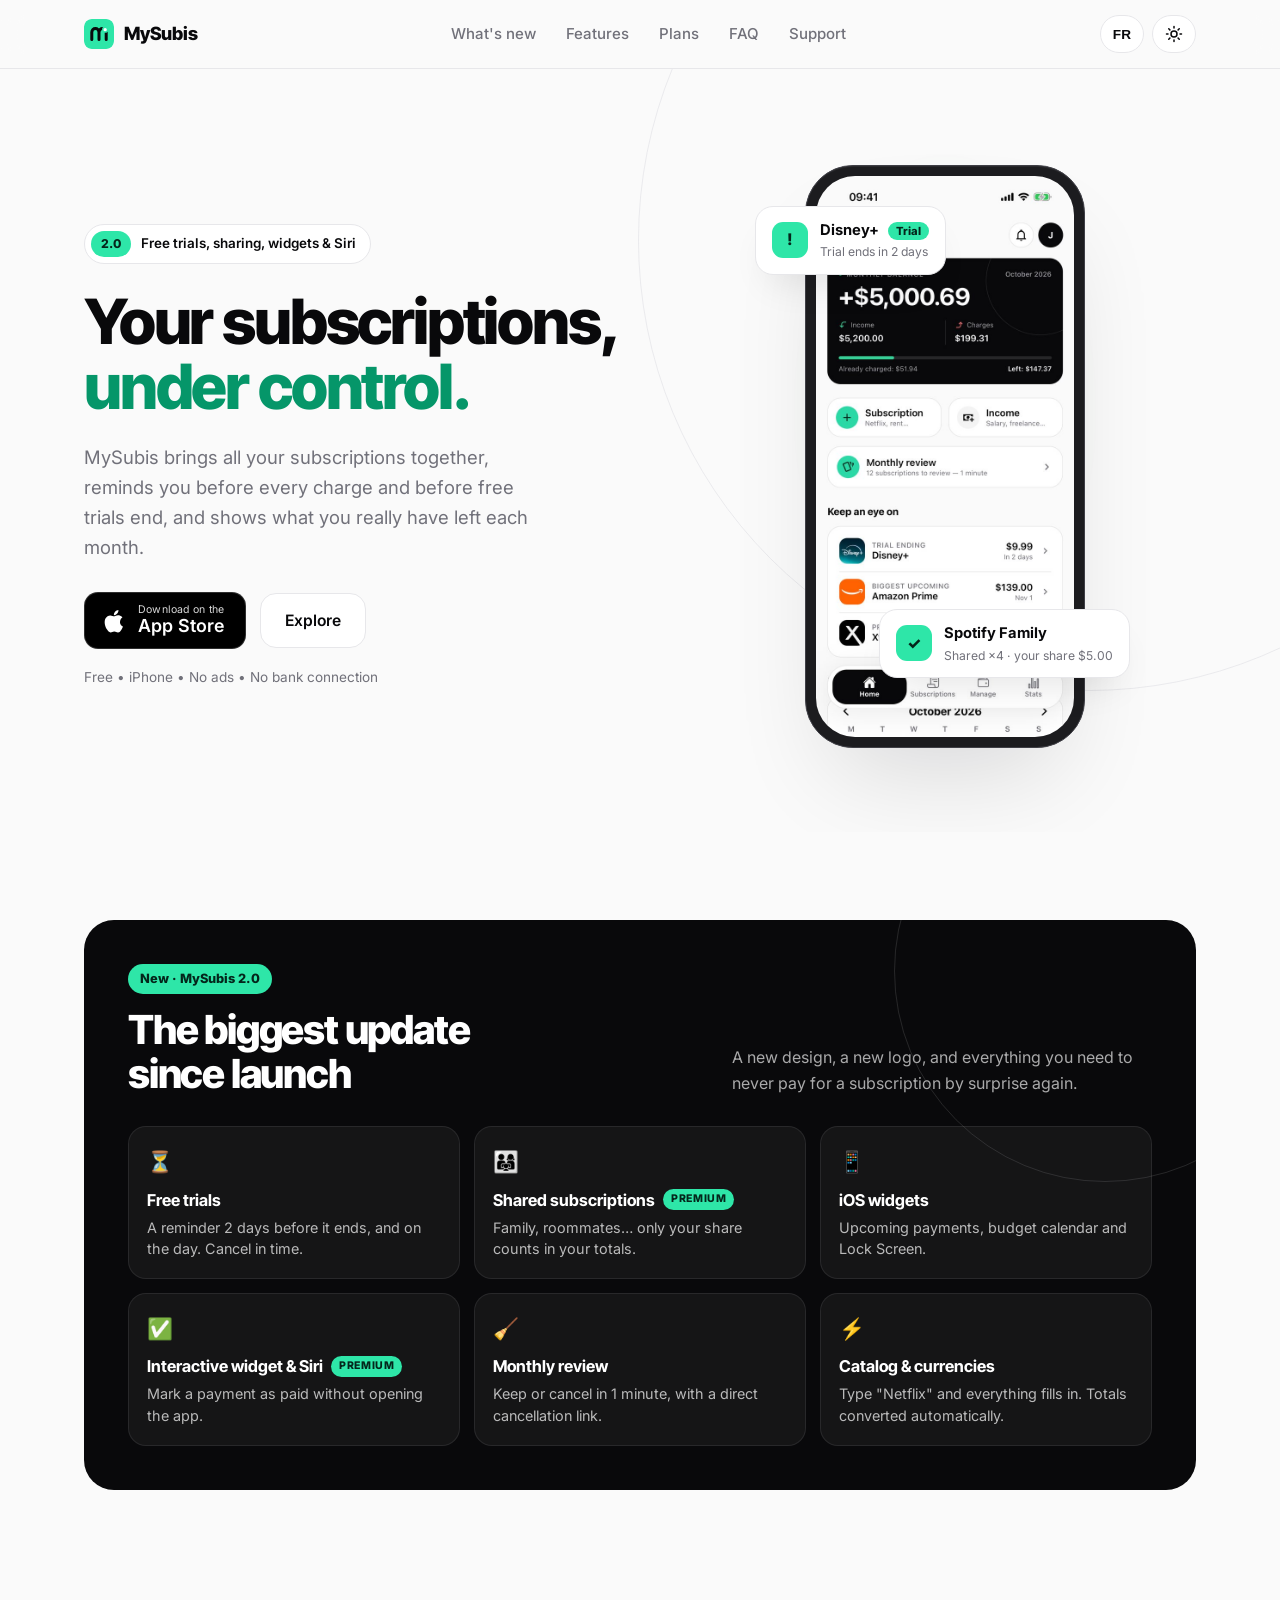
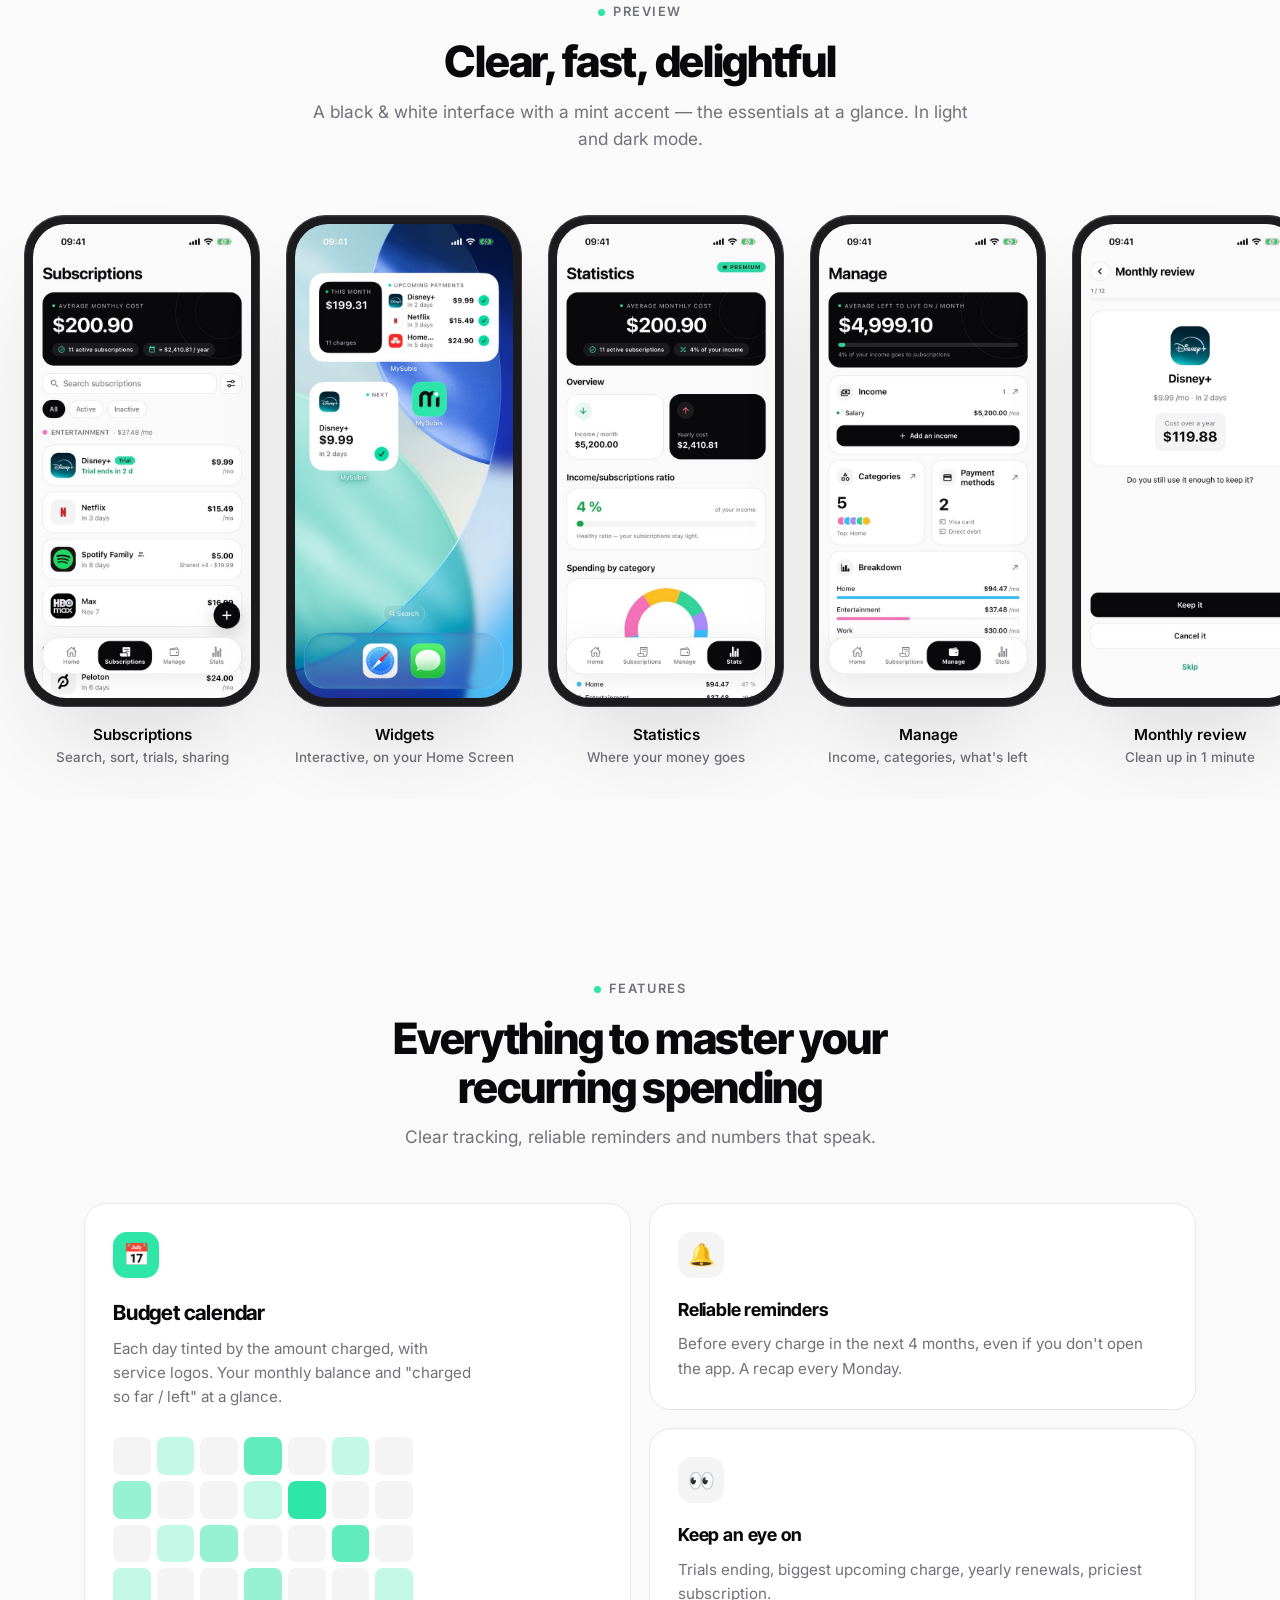
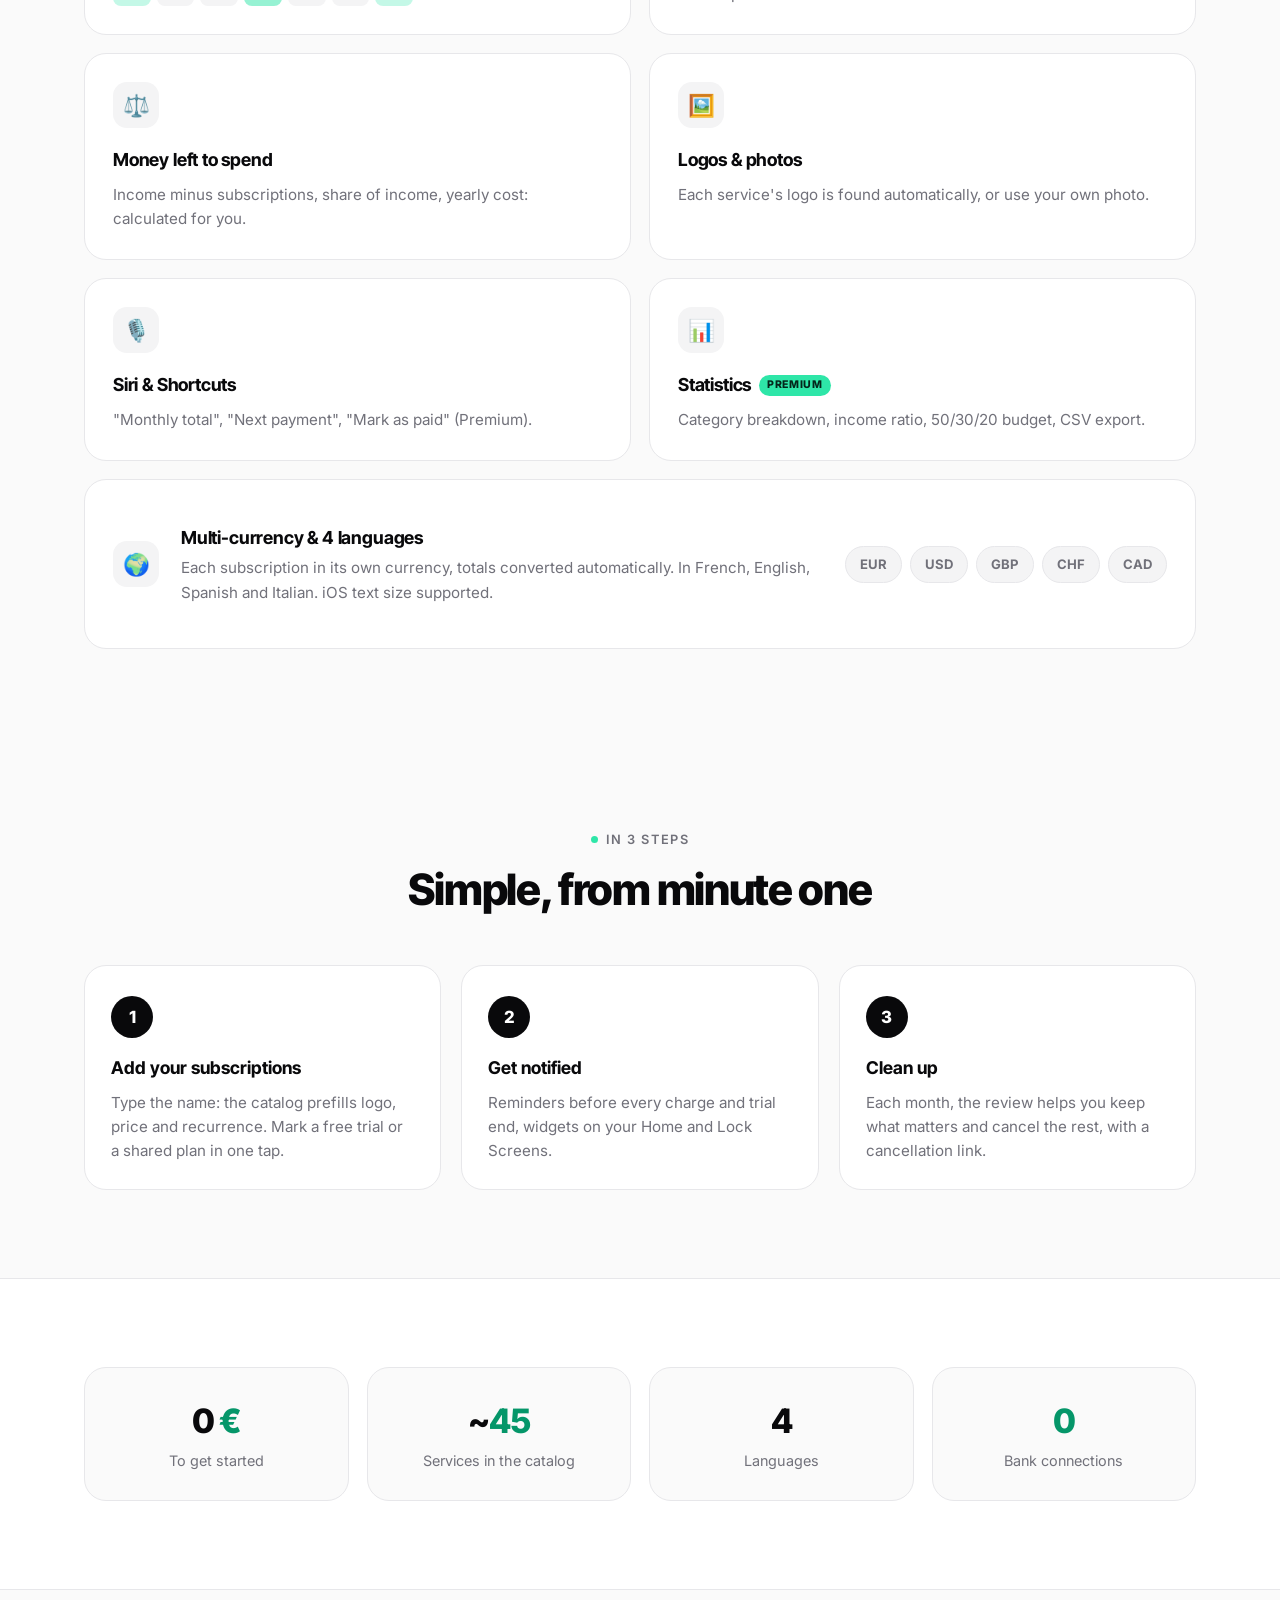
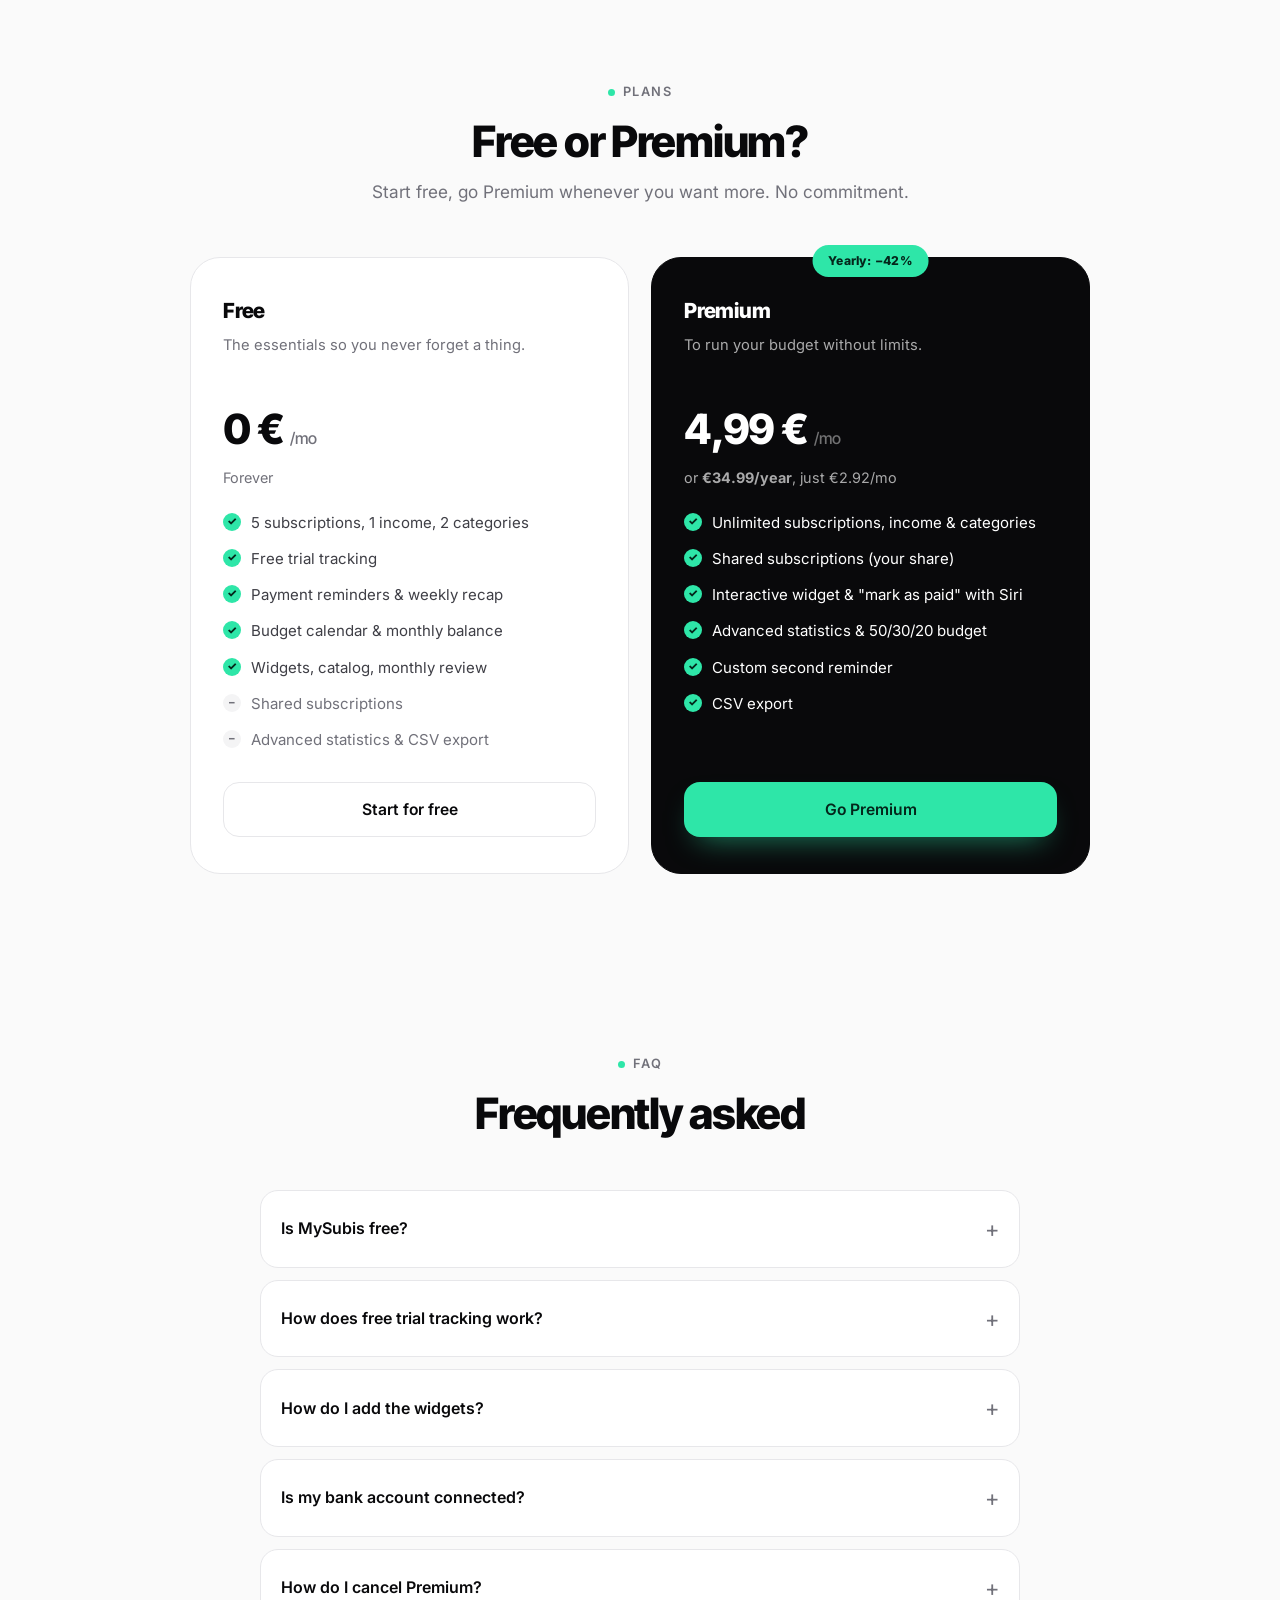
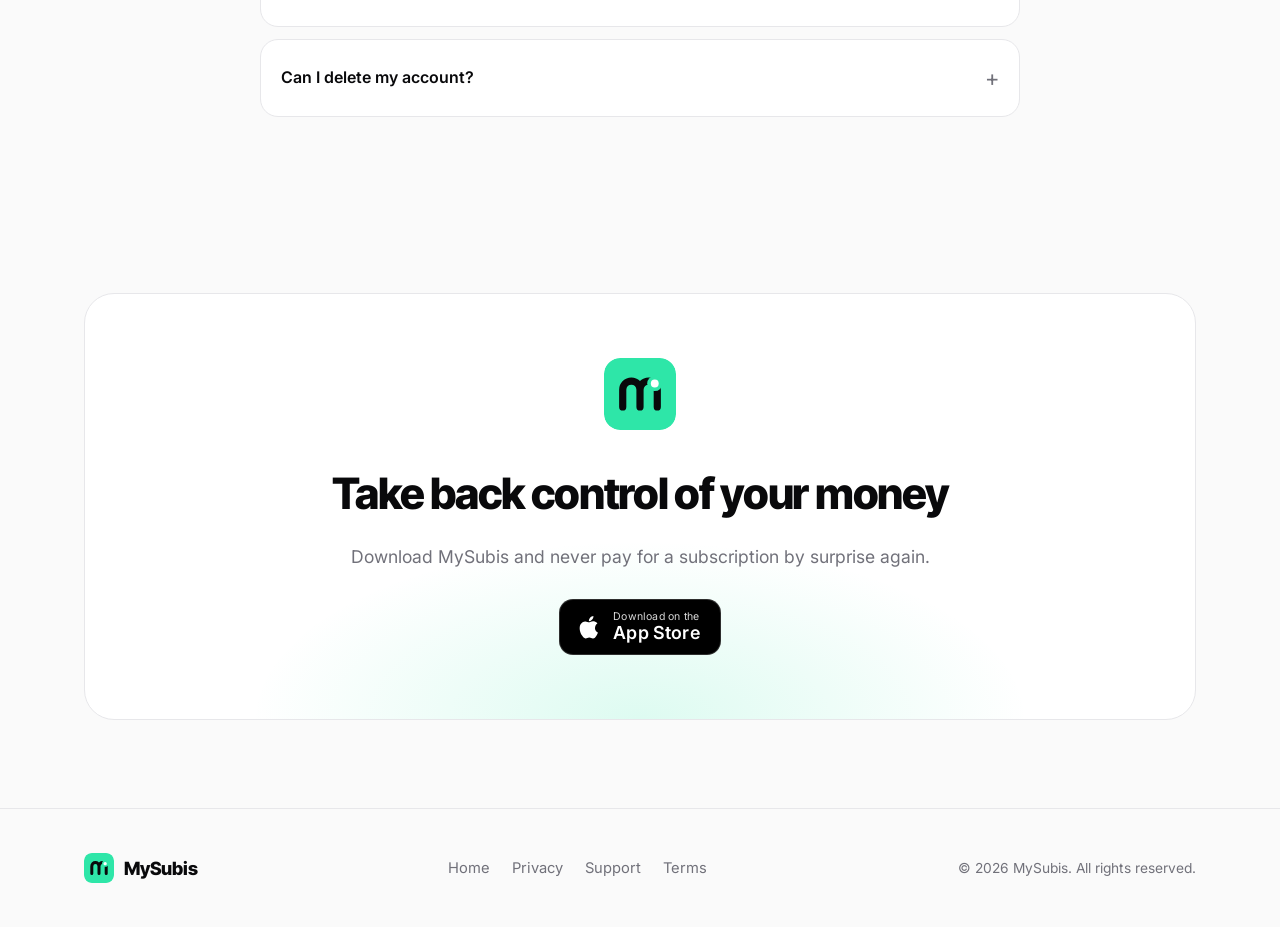
==== commit c34794d1: "update website" ====
--- a/index.html
+++ b/index.html
@@ -3,29 +3,33 @@
 <head>
   <meta charset="utf-8" />
   <meta name="viewport" content="width=device-width, initial-scale=1" />
-  <title>MySubis — Gérez vos abonnements et votre budget</title>
-  <meta name="description" content="MySubis suit tous vos abonnements récurrents, vous rappelle chaque prélèvement et calcule votre solde net. Statistiques, prévisions et budget 50/30/20. Gratuit, sur iPhone." />
-  <meta name="keywords" content="abonnements, gestion abonnements, budget, suivi dépenses, rappel prélèvement, finances personnelles, application iPhone" />
-  <meta name="theme-color" content="#0b1310" />
+  <title>MySubis — Suivi d'abonnements, essais gratuits et budget</title>
+  <meta name="description" content="MySubis suit tous vos abonnements, vous prévient avant chaque prélèvement et avant la fin de vos essais gratuits. Abonnements partagés, widgets interactifs, Siri, revue du mois et statistiques. Sur iPhone." />
+  <meta name="keywords" content="abonnements, gestion abonnements, essai gratuit, rappel prélèvement, budget, abonnement partagé, widget iPhone, résilier abonnement, finances personnelles" />
+  <meta name="theme-color" content="#09090b" />
   <link rel="canonical" href="https://mysubis.app/" />
 
   <meta property="og:type" content="website" />
   <meta property="og:site_name" content="MySubis" />
   <meta property="og:title" content="MySubis — Vos abonnements, sous contrôle" />
-  <meta property="og:description" content="Suivez tous vos abonnements, recevez un rappel avant chaque paiement et maîtrisez votre budget." />
+  <meta property="og:description" content="Rappels avant chaque prélèvement et fin d'essai, abonnements partagés, widgets interactifs et Siri." />
   <meta property="og:url" content="https://mysubis.app/" />
-  <meta property="og:image" content="https://mysubis.app/img/screenshot_fr.PNG" />
+  <meta property="og:image" content="https://mysubis.app/img/og-fr.jpg" />
+  <meta property="og:image:width" content="1200" />
+  <meta property="og:image:height" content="630" />
   <meta property="og:locale" content="fr_FR" />
   <meta property="og:locale:alternate" content="en_US" />
   <meta name="twitter:card" content="summary_large_image" />
   <meta name="twitter:title" content="MySubis — Vos abonnements, sous contrôle" />
-  <meta name="twitter:description" content="Suivez tous vos abonnements et maîtrisez votre budget." />
-  <meta name="twitter:image" content="https://mysubis.app/img/screenshot_fr.PNG" />
-
-  <link rel="icon" href="data:image/svg+xml,%3Csvg xmlns='http://www.w3.org/2000/svg' viewBox='0 0 100 100'%3E%3Crect width='100' height='100' rx='24' fill='%2312c48a'/%3E%3Cpath d='M28 66V40l14 12 14-16 16 14v16z' fill='%2304140d'/%3E%3C/svg%3E" />
+  <meta name="twitter:description" content="Rappels, essais gratuits, abonnements partagés, widgets et Siri." />
+  <meta name="twitter:image" content="https://mysubis.app/img/og-fr.jpg" />
+  <meta name="apple-itunes-app" content="app-id=6780065688" />
+
+  <link rel="icon" type="image/svg+xml" href="img/logo.svg" />
+  <link rel="apple-touch-icon" href="img/apple-touch-icon.png" />
   <link rel="preconnect" href="https://fonts.googleapis.com" />
   <link rel="preconnect" href="https://fonts.gstatic.com" crossorigin />
-  <link href="https://fonts.googleapis.com/css2?family=Inter:wght@400;500;600;700;800;900&family=Inter+Tight:wght@600;700;800&display=swap" rel="stylesheet" />
+  <link href="https://fonts.googleapis.com/css2?family=Inter:wght@400;500;600;700;800&family=Inter+Tight:wght@600;700;800&display=swap" rel="stylesheet" />
   <link rel="stylesheet" href="styles.css" />
   <script>document.documentElement.classList.add('js');</script>
 
@@ -36,8 +40,10 @@
     "name": "MySubis",
     "operatingSystem": "iOS",
     "applicationCategory": "FinanceApplication",
-    "description": "Gérez vos abonnements récurrents, recevez des rappels avant chaque prélèvement et suivez votre budget.",
+    "softwareVersion": "2.0.0",
+    "description": "Suivez vos abonnements et essais gratuits, recevez un rappel avant chaque prélèvement, gérez les abonnements partagés et votre budget. Widgets interactifs et Siri.",
     "url": "https://mysubis.app/",
+    "image": "https://mysubis.app/img/icon-512.png",
     "installUrl": "https://apps.apple.com/fr/app/mysubis-suivi-dabonnements/id6780065688",
     "downloadUrl": "https://apps.apple.com/fr/app/mysubis-suivi-dabonnements/id6780065688",
     "offers": { "@type": "Offer", "price": "0", "priceCurrency": "EUR" }
@@ -46,7 +52,12 @@
 </head>
 <body>
   <svg width="0" height="0" style="position:absolute" aria-hidden="true">
-    <symbol id="logo" viewBox="0 0 100 100"><rect width="100" height="100" rx="24" fill="#12c48a" /><path d="M28 66V40l14 12 14-16 16 14v16z" fill="#04140d" /></symbol>
+    <symbol id="logo" viewBox="0 0 100 100">
+      <rect width="100" height="100" rx="22.37" fill="#2EE6A8" />
+      <path d="M26 68 V44 A12 12 0 0 1 50 44 V68 M50 44 A12 12 0 0 1 74 44 V68" fill="none" stroke="#09090B" stroke-width="10" stroke-linecap="round" stroke-linejoin="round" />
+      <circle cx="70.5" cy="35.5" r="10.5" fill="#2EE6A8" />
+      <circle cx="70.5" cy="35.5" r="5.5" fill="#FFFFFF" />
+    </symbol>
     <symbol id="moon" viewBox="0 0 24 24"><path fill="currentColor" d="M12 3a9 9 0 1 0 9 9c0-.46-.04-.92-.1-1.36a5.4 5.4 0 0 1-7.54-7.54c-.44-.06-.9-.1-1.36-.1z"/></symbol>
     <symbol id="sun" viewBox="0 0 24 24"><g fill="none" stroke="currentColor" stroke-width="2" stroke-linecap="round"><circle cx="12" cy="12" r="4"/><path d="M12 2v2M12 20v2M2 12h2M20 12h2M5 5l1.5 1.5M17.5 17.5 19 19M19 5l-1.5 1.5M6.5 17.5 5 19"/></g></symbol>
     <symbol id="apple" viewBox="0 0 24 24"><path fill="currentColor" d="M17.56 12.77c-.03-2.62 2.14-3.88 2.24-3.94-1.22-1.79-3.12-2.03-3.8-2.06-1.62-.16-3.16.95-3.98.95-.82 0-2.09-.93-3.44-.9-1.77.03-3.4 1.03-4.31 2.61-1.84 3.19-.47 7.91 1.32 10.5.87 1.27 1.91 2.69 3.27 2.64 1.31-.05 1.81-.85 3.4-.85 1.58 0 2.03.85 3.42.82 1.41-.02 2.31-1.29 3.17-2.57.99-1.47 1.4-2.9 1.42-2.97-.03-.01-2.73-1.05-2.76-4.16zM14.98 5.13c.72-.88 1.21-2.1 1.08-3.31-1.04.04-2.3.69-3.05 1.56-.67.78-1.25 2.02-1.09 3.21 1.16.09 2.34-.59 3.06-1.46z"/></symbol>
@@ -56,6 +67,7 @@
     <div class="container nav__inner">
       <a class="brand" href="index.html" aria-label="MySubis"><svg class="brand__mark" aria-hidden="true"><use href="#logo" /></svg> MySubis</a>
       <nav class="nav__links" aria-label="Navigation">
+        <a href="#new"><span class="lang-fr">Nouveautés</span><span class="lang-en">What's new</span></a>
         <a href="#features"><span class="lang-fr">Fonctionnalités</span><span class="lang-en">Features</span></a>
         <a href="#compare"><span class="lang-fr">Offres</span><span class="lang-en">Plans</span></a>
         <a href="#faq">FAQ</a>
@@ -76,22 +88,19 @@
     <section class="hero">
       <div class="container hero__grid">
         <div>
-          <span class="badge">
-            <span class="lang-fr">💸 Fini les mauvaises surprises de prélèvement</span>
-            <span class="lang-en">💸 No more surprise charges</span>
-          </span>
+          <a class="badge" href="#new">
+            <b>2.0</b>
+            <span class="lang-fr">Essais gratuits, partage, widgets &amp; Siri</span>
+            <span class="lang-en">Free trials, sharing, widgets &amp; Siri</span>
+          </a>
           <h1>
-            <span class="lang-fr">Vos abonnements,<br /><span class="grad">sous contrôle.</span></span>
-            <span class="lang-en">Your subscriptions,<br /><span class="grad">under control.</span></span>
+            <span class="lang-fr">Vos abonnements,<br /><span class="hl">sous contrôle.</span></span>
+            <span class="lang-en">Your subscriptions,<br /><span class="hl">under control.</span></span>
           </h1>
           <p class="lead">
-            <span class="lang-fr">MySubis réunit tous vos abonnements, vous prévient avant chaque paiement et calcule votre solde net en temps réel.</span>
-            <span class="lang-en">MySubis brings all your subscriptions together, reminds you before each payment and shows your real net balance.</span>
+            <span class="lang-fr">MySubis réunit tous vos abonnements, vous prévient avant chaque prélèvement et avant la fin de vos essais gratuits, et vous montre ce qu'il vous reste vraiment chaque mois.</span>
+            <span class="lang-en">MySubis brings all your subscriptions together, reminds you before every charge and before free trials end, and shows what you really have left each month.</span>
           </p>
-          <div class="trust">
-            <span class="stars" aria-hidden="true">★★★★★</span>
-            <span><span class="lang-fr">Pensé pour iPhone • Conçu avec soin</span><span class="lang-en">Built for iPhone • Crafted with care</span></span>
-          </div>
           <div class="hero__actions">
             <a class="appstore" href="https://apps.apple.com/fr/app/mysubis-suivi-dabonnements/id6780065688" target="_blank" rel="noopener" aria-label="Télécharger MySubis sur l'App Store">
               <svg aria-hidden="true"><use href="#apple" /></svg>
@@ -102,28 +111,126 @@
             </a>
             <a class="btn btn--ghost" href="#features"><span class="lang-fr">Découvrir</span><span class="lang-en">Explore</span></a>
           </div>
-          <p class="hero__note"><span class="lang-fr">Gratuit • iOS • Sans publicité</span><span class="lang-en">Free • iOS • No ads</span></p>
+          <p class="hero__note"><span class="lang-fr">Gratuit • iPhone • Sans publicité • Sans connexion bancaire</span><span class="lang-en">Free • iPhone • No ads • No bank connection</span></p>
         </div>
 
         <div class="phone-stage">
           <div class="phone">
             <div class="phone__screen">
-              <img class="lang-fr" src="img/screenshot_fr.PNG" width="1179" height="2556" alt="Écran d'accueil de MySubis en français : solde net et prochains paiements" loading="eager" />
-              <img class="lang-en" src="img/screenshot_en.PNG" width="1179" height="2556" alt="MySubis home screen in English: net balance and upcoming payments" loading="eager" />
+              <img class="lang-fr" src="img/screens/fr/home.jpg" width="600" height="1305" alt="Accueil de MySubis : solde du mois, revue du mois et alertes (fin d'essai Disney+)" loading="eager" />
+              <img class="lang-en" src="img/screens/en/home.jpg" width="600" height="1305" alt="MySubis home: monthly balance, monthly review and alerts (Disney+ trial ending)" loading="eager" />
             </div>
           </div>
           <div class="float-card float-card--top" aria-hidden="true">
-            <span class="float-card__dot"></span>
+            <span class="float-card__icon">!</span>
             <div>
-              <b><span class="lang-fr">Netflix</span><span class="lang-en">Netflix</span></b>
-              <small><span class="lang-fr">Dans 2 jours</span><span class="lang-en">In 2 days</span></small>
+              <b>Disney+ <span class="float-card__pill"><span class="lang-fr">Essai</span><span class="lang-en">Trial</span></span></b>
+              <small><span class="lang-fr">L'essai se termine dans 2 jours</span><span class="lang-en">Trial ends in 2 days</span></small>
             </div>
           </div>
           <div class="float-card float-card--bottom" aria-hidden="true">
-            <small><span class="lang-fr">Solde net</span><span class="lang-en">Net balance</span></small>
-            <b class="float-card__amount">+1 240 €</b>
-          </div>
-        </div>
+            <span class="float-card__icon">✓</span>
+            <div>
+              <b><span class="lang-fr">Spotify Famille</span><span class="lang-en">Spotify Family</span></b>
+              <small><span class="lang-fr">Partagé ×4 · votre part 5,50 €</span><span class="lang-en">Shared ×4 · your share $5.00</span></small>
+            </div>
+          </div>
+        </div>
+      </div>
+    </section>
+
+    <!-- NOUVEAUTÉS 2.0 -->
+    <section id="new">
+      <div class="container reveal">
+        <div class="whatsnew">
+          <div class="whatsnew__head">
+            <div>
+              <span class="whatsnew__tag"><span class="lang-fr">Nouveau</span><span class="lang-en">New</span> · MySubis 2.0</span>
+              <h2><span class="lang-fr">La plus grosse mise à jour<br />depuis le lancement</span><span class="lang-en">The biggest update<br />since launch</span></h2>
+            </div>
+            <p><span class="lang-fr">Nouveau design, nouveau logo, et tout ce qu'il faut pour ne plus jamais payer un abonnement par surprise.</span><span class="lang-en">A new design, a new logo, and everything you need to never pay for a subscription by surprise again.</span></p>
+          </div>
+          <div class="whatsnew__grid">
+            <div class="wn">
+              <div class="wn__icon">⏳</div>
+              <h3><span class="lang-fr">Essais gratuits</span><span class="lang-en">Free trials</span></h3>
+              <p><span class="lang-fr">Un rappel 2 jours avant la fin, et le jour même. Résiliez à temps.</span><span class="lang-en">A reminder 2 days before it ends, and on the day. Cancel in time.</span></p>
+            </div>
+            <div class="wn">
+              <div class="wn__icon">👨‍👩‍👧</div>
+              <h3><span class="lang-fr">Abonnements partagés</span><span class="lang-en">Shared subscriptions</span> <span class="tag-premium">Premium</span></h3>
+              <p><span class="lang-fr">Famille, coloc… seule votre part compte dans vos totaux.</span><span class="lang-en">Family, roommates… only your share counts in your totals.</span></p>
+            </div>
+            <div class="wn">
+              <div class="wn__icon">📱</div>
+              <h3><span class="lang-fr">Widgets iOS</span><span class="lang-en">iOS widgets</span></h3>
+              <p><span class="lang-fr">Prochains paiements, calendrier budget et écran verrouillé.</span><span class="lang-en">Upcoming payments, budget calendar and Lock Screen.</span></p>
+            </div>
+            <div class="wn">
+              <div class="wn__icon">✅</div>
+              <h3><span class="lang-fr">Widget interactif &amp; Siri</span><span class="lang-en">Interactive widget &amp; Siri</span> <span class="tag-premium">Premium</span></h3>
+              <p><span class="lang-fr">Marquez un paiement comme payé sans ouvrir l'app.</span><span class="lang-en">Mark a payment as paid without opening the app.</span></p>
+            </div>
+            <div class="wn">
+              <div class="wn__icon">🧹</div>
+              <h3><span class="lang-fr">Revue du mois</span><span class="lang-en">Monthly review</span></h3>
+              <p><span class="lang-fr">Gardez ou résiliez en 1 minute, lien de résiliation direct.</span><span class="lang-en">Keep or cancel in 1 minute, with a direct cancellation link.</span></p>
+            </div>
+            <div class="wn">
+              <div class="wn__icon">⚡️</div>
+              <h3><span class="lang-fr">Catalogue &amp; devises</span><span class="lang-en">Catalog &amp; currencies</span></h3>
+              <p><span class="lang-fr">Tapez « Netflix », tout se remplit. Totaux convertis automatiquement.</span><span class="lang-en">Type "Netflix" and everything fills in. Totals converted automatically.</span></p>
+            </div>
+          </div>
+        </div>
+      </div>
+    </section>
+
+    <!-- GALERIE -->
+    <section id="screens" style="padding-top: 20px;">
+      <div class="container">
+        <div class="section-head reveal">
+          <span class="eyebrow"><span class="lang-fr">Aperçu</span><span class="lang-en">Preview</span></span>
+          <h2><span class="lang-fr">Clair, rapide, agréable</span><span class="lang-en">Clear, fast, delightful</span></h2>
+          <p><span class="lang-fr">Une interface noir &amp; blanc, un accent menthe, l'essentiel au premier coup d'œil. En clair comme en sombre.</span><span class="lang-en">A black &amp; white interface with a mint accent — the essentials at a glance. In light and dark mode.</span></p>
+        </div>
+      </div>
+      <div class="gallery reveal">
+        <figure class="shot">
+          <div class="phone phone--sm"><div class="phone__screen">
+            <img class="lang-fr" src="img/screens/fr/subscriptions.jpg" width="600" height="1305" alt="Liste des abonnements avec recherche, essai et abonnement partagé" loading="lazy" />
+            <img class="lang-en" src="img/screens/en/subscriptions.jpg" width="600" height="1305" alt="Subscriptions list with search, a trial and a shared plan" loading="lazy" />
+          </div></div>
+          <figcaption><span class="lang-fr">Abonnements</span><span class="lang-en">Subscriptions</span><small><span class="lang-fr">Recherche, tri, essais, partage</span><span class="lang-en">Search, sort, trials, sharing</span></small></figcaption>
+        </figure>
+        <figure class="shot">
+          <div class="phone phone--sm"><div class="phone__screen">
+            <img class="lang-fr" src="img/screens/fr/widgets.jpg" width="600" height="1305" alt="Widgets MySubis sur l'écran d'accueil iOS avec boutons « payé »" loading="lazy" />
+            <img class="lang-en" src="img/screens/en/widgets.jpg" width="600" height="1305" alt="MySubis widgets on the iOS Home Screen with paid buttons" loading="lazy" />
+          </div></div>
+          <figcaption><span class="lang-fr">Widgets</span><span class="lang-en">Widgets</span><small><span class="lang-fr">Interactifs, sur l'écran d'accueil</span><span class="lang-en">Interactive, on your Home Screen</span></small></figcaption>
+        </figure>
+        <figure class="shot">
+          <div class="phone phone--sm"><div class="phone__screen">
+            <img class="lang-fr" src="img/screens/fr/stats.jpg" width="600" height="1305" alt="Statistiques : coût mensuel moyen, coût annuel, répartition par catégorie" loading="lazy" />
+            <img class="lang-en" src="img/screens/en/stats.jpg" width="600" height="1305" alt="Statistics: average monthly cost, yearly cost, category breakdown" loading="lazy" />
+          </div></div>
+          <figcaption><span class="lang-fr">Statistiques</span><span class="lang-en">Statistics</span><small><span class="lang-fr">Où part votre argent</span><span class="lang-en">Where your money goes</span></small></figcaption>
+        </figure>
+        <figure class="shot">
+          <div class="phone phone--sm"><div class="phone__screen">
+            <img class="lang-fr" src="img/screens/fr/manage.jpg" width="600" height="1305" alt="Gestion : reste à vivre, revenus, catégories et moyens de paiement" loading="lazy" />
+            <img class="lang-en" src="img/screens/en/manage.jpg" width="600" height="1305" alt="Manage: money left to spend, income, categories and payment methods" loading="lazy" />
+          </div></div>
+          <figcaption><span class="lang-fr">Gestion</span><span class="lang-en">Manage</span><small><span class="lang-fr">Revenus, catégories, reste à vivre</span><span class="lang-en">Income, categories, what's left</span></small></figcaption>
+        </figure>
+        <figure class="shot">
+          <div class="phone phone--sm"><div class="phone__screen">
+            <img class="lang-fr" src="img/screens/fr/review.jpg" width="600" height="1305" alt="Revue du mois : garder ou résilier un abonnement" loading="lazy" />
+            <img class="lang-en" src="img/screens/en/review.jpg" width="600" height="1305" alt="Monthly review: keep or cancel a subscription" loading="lazy" />
+          </div></div>
+          <figcaption><span class="lang-fr">Revue du mois</span><span class="lang-en">Monthly review</span><small><span class="lang-fr">Le tri en 1 minute</span><span class="lang-en">Clean up in 1 minute</span></small></figcaption>
+        </figure>
       </div>
     </section>
 
@@ -133,44 +240,55 @@
         <div class="section-head reveal">
           <span class="eyebrow"><span class="lang-fr">Fonctionnalités</span><span class="lang-en">Features</span></span>
           <h2><span class="lang-fr">Tout pour maîtriser vos dépenses récurrentes</span><span class="lang-en">Everything to master your recurring spending</span></h2>
-          <p><span class="lang-fr">Un suivi clair, des rappels intelligents et des statistiques qui parlent.</span><span class="lang-en">Clear tracking, smart reminders and meaningful stats.</span></p>
+          <p><span class="lang-fr">Un suivi clair, des rappels fiables et des chiffres qui parlent.</span><span class="lang-en">Clear tracking, reliable reminders and numbers that speak.</span></p>
         </div>
         <div class="bento reveal">
-          <article class="feature feature--lg">
+          <article class="feature feature--lg feature--accent">
+            <div class="feature__icon">📅</div>
+            <h3><span class="lang-fr">Calendrier budget</span><span class="lang-en">Budget calendar</span></h3>
+            <p><span class="lang-fr">Chaque jour teinté selon le montant prélevé, avec les logos des services. Le solde du mois et le « déjà prélevé / reste » en un coup d'œil.</span><span class="lang-en">Each day tinted by the amount charged, with service logos. Your monthly balance and "charged so far / left" at a glance.</span></p>
+            <div class="heat" aria-hidden="true">
+              <span></span><span data-h="1"></span><span></span><span data-h="3"></span><span></span><span data-h="1"></span><span></span>
+              <span data-h="2"></span><span></span><span></span><span data-h="1"></span><span data-h="4"></span><span></span><span></span>
+              <span></span><span data-h="1"></span><span data-h="2"></span><span></span><span></span><span data-h="3"></span><span></span>
+              <span data-h="1"></span><span></span><span></span><span data-h="2"></span><span></span><span></span><span data-h="1"></span>
+            </div>
+          </article>
+          <article class="feature">
+            <div class="feature__icon">🔔</div>
+            <h3><span class="lang-fr">Rappels fiables</span><span class="lang-en">Reliable reminders</span></h3>
+            <p><span class="lang-fr">Avant chaque prélèvement des 4 prochains mois, même si vous n'ouvrez pas l'app. Récap chaque lundi.</span><span class="lang-en">Before every charge in the next 4 months, even if you don't open the app. A recap every Monday.</span></p>
+          </article>
+          <article class="feature">
+            <div class="feature__icon">👀</div>
+            <h3><span class="lang-fr">À surveiller</span><span class="lang-en">Keep an eye on</span></h3>
+            <p><span class="lang-fr">Fin d'essai, plus gros prélèvement à venir, renouvellement annuel, abonnement le plus cher.</span><span class="lang-en">Trials ending, biggest upcoming charge, yearly renewals, priciest subscription.</span></p>
+          </article>
+          <article class="feature">
+            <div class="feature__icon">⚖️</div>
+            <h3><span class="lang-fr">Reste à vivre</span><span class="lang-en">Money left to spend</span></h3>
+            <p><span class="lang-fr">Revenus moins abonnements, part de vos revenus, coût annuel : calculés pour vous.</span><span class="lang-en">Income minus subscriptions, share of income, yearly cost: calculated for you.</span></p>
+          </article>
+          <article class="feature">
+            <div class="feature__icon">🖼️</div>
+            <h3><span class="lang-fr">Logos &amp; photos</span><span class="lang-en">Logos &amp; photos</span></h3>
+            <p><span class="lang-fr">Le logo de chaque service se trouve tout seul, ou utilisez votre propre photo.</span><span class="lang-en">Each service's logo is found automatically, or use your own photo.</span></p>
+          </article>
+          <article class="feature">
+            <div class="feature__icon">🎙️</div>
+            <h3><span class="lang-fr">Siri &amp; Raccourcis</span><span class="lang-en">Siri &amp; Shortcuts</span></h3>
+            <p><span class="lang-fr">« Total du mois », « Prochain paiement », « Marquer comme payé » (Premium).</span><span class="lang-en">"Monthly total", "Next payment", "Mark as paid" (Premium).</span></p>
+          </article>
+          <article class="feature">
             <div class="feature__icon">📊</div>
-            <h3><span class="lang-fr">Statistiques avancées</span><span class="lang-en">Advanced statistics</span></h3>
-            <p><span class="lang-fr">Répartition par catégorie, évolution sur 12 mois, prévisions et budget 50/30/20.</span><span class="lang-en">Category breakdown, 12-month trend, forecasts and 50/30/20 budget.</span></p>
-            <div class="mini-chart" aria-hidden="true">
-              <span style="--h:38%"></span><span style="--h:62%"></span><span style="--h:48%"></span>
-              <span style="--h:80%"></span><span style="--h:55%"></span><span style="--h:70%"></span>
-              <span style="--h:44%"></span><span style="--h:92%"></span>
-            </div>
-          </article>
-          <article class="feature">
-            <div class="feature__icon">🔔</div>
-            <h3><span class="lang-fr">Rappels avant prélèvement</span><span class="lang-en">Reminders before charges</span></h3>
-            <p><span class="lang-fr">Une notification avant chaque paiement. Jamais pris au dépourvu.</span><span class="lang-en">A notification before every payment. Never caught off guard.</span></p>
-          </article>
-          <article class="feature">
-            <div class="feature__icon">📅</div>
-            <h3><span class="lang-fr">Calendrier des paiements</span><span class="lang-en">Payment calendar</span></h3>
-            <p><span class="lang-fr">Visualisez d'un coup d'œil quand l'argent quitte votre compte.</span><span class="lang-en">See at a glance when money leaves your account.</span></p>
-          </article>
-          <article class="feature">
-            <div class="feature__icon">⚖️</div>
-            <h3><span class="lang-fr">Solde net réel</span><span class="lang-en">Real net balance</span></h3>
-            <p><span class="lang-fr">Revenus moins dépenses récurrentes, calculés automatiquement.</span><span class="lang-en">Income minus recurring expenses, calculated automatically.</span></p>
-          </article>
-          <article class="feature">
-            <div class="feature__icon">🔁</div>
-            <h3><span class="lang-fr">Récurrences flexibles</span><span class="lang-en">Flexible recurrence</span></h3>
-            <p><span class="lang-fr">Jour, semaine, mois, année — et « tous les X » pour les cas particuliers.</span><span class="lang-en">Day, week, month, year — plus "every X" for edge cases.</span></p>
+            <h3><span class="lang-fr">Statistiques</span><span class="lang-en">Statistics</span> <span class="tag-premium">Premium</span></h3>
+            <p><span class="lang-fr">Répartition par catégorie, ratio revenus, budget 50/30/20, export CSV.</span><span class="lang-en">Category breakdown, income ratio, 50/30/20 budget, CSV export.</span></p>
           </article>
           <article class="feature feature--wide">
             <div class="feature__icon">🌍</div>
             <div class="feature__text">
-              <h3><span class="lang-fr">Multi-devises &amp; langues</span><span class="lang-en">Multi-currency &amp; languages</span></h3>
-              <p><span class="lang-fr">EUR, USD, GBP, CHF, CAD — en français, anglais, espagnol et italien.</span><span class="lang-en">EUR, USD, GBP, CHF, CAD — in French, English, Spanish and Italian.</span></p>
+              <h3><span class="lang-fr">Multi-devises &amp; 4 langues</span><span class="lang-en">Multi-currency &amp; 4 languages</span></h3>
+              <p><span class="lang-fr">Chaque abonnement dans sa devise, totaux convertis automatiquement. En français, anglais, espagnol et italien. Taille de texte iOS prise en charge.</span><span class="lang-en">Each subscription in its own currency, totals converted automatically. In French, English, Spanish and Italian. iOS text size supported.</span></p>
             </div>
             <div class="feature__pills" aria-hidden="true">
               <span>EUR</span><span>USD</span><span>GBP</span><span>CHF</span><span>CAD</span>
@@ -189,74 +307,75 @@
         </div>
         <div class="steps reveal">
           <div class="step">
-            <span class="step__line" aria-hidden="true"></span>
             <h3><span class="lang-fr">Ajoutez vos abonnements</span><span class="lang-en">Add your subscriptions</span></h3>
-            <p><span class="lang-fr">Nom, montant, récurrence et prochaine échéance. Le logo se trouve tout seul.</span><span class="lang-en">Name, amount, recurrence and next due date. The logo is found automatically.</span></p>
+            <p><span class="lang-fr">Tapez le nom : le catalogue préremplit logo, prix et récurrence. Indiquez un essai gratuit ou un partage en un geste.</span><span class="lang-en">Type the name: the catalog prefills logo, price and recurrence. Mark a free trial or a shared plan in one tap.</span></p>
           </div>
           <div class="step">
-            <span class="step__line" aria-hidden="true"></span>
-            <h3><span class="lang-fr">Recevez vos rappels</span><span class="lang-en">Get your reminders</span></h3>
-            <p><span class="lang-fr">Une notification avant chaque prélèvement, réglable selon vos préférences.</span><span class="lang-en">A notification before each charge, tuned to your preferences.</span></p>
+            <h3><span class="lang-fr">Laissez-vous prévenir</span><span class="lang-en">Get notified</span></h3>
+            <p><span class="lang-fr">Rappels avant chaque prélèvement et fin d'essai, widgets sur l'écran d'accueil et l'écran verrouillé.</span><span class="lang-en">Reminders before every charge and trial end, widgets on your Home and Lock Screens.</span></p>
           </div>
           <div class="step">
-            <h3><span class="lang-fr">Pilotez votre budget</span><span class="lang-en">Master your budget</span></h3>
-            <p><span class="lang-fr">Solde net, statistiques et prévisions vous montrent où part votre argent.</span><span class="lang-en">Net balance, stats and forecasts show where your money goes.</span></p>
-          </div>
-        </div>
-      </div>
-    </section>
-
-    <!-- STATS BAND -->
+            <h3><span class="lang-fr">Faites le tri</span><span class="lang-en">Clean up</span></h3>
+            <p><span class="lang-fr">Chaque mois, la revue vous aide à garder l'utile et résilier le reste, lien de résiliation à l'appui.</span><span class="lang-en">Each month, the review helps you keep what matters and cancel the rest, with a cancellation link.</span></p>
+          </div>
+        </div>
+      </div>
+    </section>
+
+    <!-- CHIFFRES -->
     <section class="band">
       <div class="container">
         <div class="stats reveal">
-          <div class="stat"><b>100 %</b><span><span class="lang-fr">Vos données, privées</span><span class="lang-en">Your data, private</span></span></div>
-          <div class="stat"><b>0 €</b><span><span class="lang-fr">Pour commencer</span><span class="lang-en">To get started</span></span></div>
+          <div class="stat"><b>0 <em>€</em></b><span><span class="lang-fr">Pour commencer</span><span class="lang-en">To get started</span></span></div>
+          <div class="stat"><b>~<em>45</em></b><span><span class="lang-fr">Services au catalogue</span><span class="lang-en">Services in the catalog</span></span></div>
           <div class="stat"><b>4</b><span><span class="lang-fr">Langues</span><span class="lang-en">Languages</span></span></div>
-          <div class="stat"><b>∞</b><span><span class="lang-fr">Abonnements en Premium</span><span class="lang-en">Subscriptions on Premium</span></span></div>
-        </div>
-      </div>
-    </section>
-
-    <!-- COMPARATIF Gratuit / Premium -->
+          <div class="stat"><b><em>0</em></b><span><span class="lang-fr">Connexion bancaire</span><span class="lang-en">Bank connections</span></span></div>
+        </div>
+      </div>
+    </section>
+
+    <!-- OFFRES -->
     <section id="compare">
       <div class="container">
         <div class="section-head reveal">
           <span class="eyebrow"><span class="lang-fr">Offres</span><span class="lang-en">Plans</span></span>
           <h2><span class="lang-fr">Gratuit ou Premium ?</span><span class="lang-en">Free or Premium?</span></h2>
-          <p><span class="lang-fr">Commencez gratuitement, passez à Premium quand vous voulez plus.</span><span class="lang-en">Start free, go Premium whenever you want more.</span></p>
+          <p><span class="lang-fr">Commencez gratuitement, passez à Premium quand vous voulez plus. Sans engagement.</span><span class="lang-en">Start free, go Premium whenever you want more. No commitment.</span></p>
         </div>
         <div class="pricing reveal">
           <div class="price-card">
             <div class="price-card__head">
               <h3><span class="lang-fr">Gratuit</span><span class="lang-en">Free</span></h3>
-              <p><span class="lang-fr">Pour démarrer et garder l'essentiel sous contrôle.</span><span class="lang-en">To get started and keep the essentials under control.</span></p>
+              <p><span class="lang-fr">L'essentiel pour ne plus rien oublier.</span><span class="lang-en">The essentials so you never forget a thing.</span></p>
             </div>
             <div class="price-card__amount">0 € <span><span class="lang-fr">/mois</span><span class="lang-en">/mo</span></span></div>
+            <p class="price-card__alt"><span class="lang-fr">Pour toujours</span><span class="lang-en">Forever</span></p>
             <ul class="price-card__list">
-              <li class="yes">5 <span class="lang-fr">abonnements suivis</span><span class="lang-en">tracked subscriptions</span></li>
-              <li class="yes"><span class="lang-fr">Revenus &amp; catégories limités</span><span class="lang-en">Limited incomes &amp; categories</span></li>
-              <li class="yes"><span class="lang-fr">Rappels avant paiement</span><span class="lang-en">Payment reminders</span></li>
-              <li class="yes"><span class="lang-fr">Calendrier &amp; solde net</span><span class="lang-en">Calendar &amp; net balance</span></li>
-              <li class="no"><span class="lang-fr">Statistiques avancées</span><span class="lang-en">Advanced statistics</span></li>
-              <li class="no"><span class="lang-fr">Export CSV</span><span class="lang-en">CSV export</span></li>
+              <li class="yes"><span class="lang-fr">5 abonnements, 1 revenu, 2 catégories</span><span class="lang-en">5 subscriptions, 1 income, 2 categories</span></li>
+              <li class="yes"><span class="lang-fr">Suivi des essais gratuits</span><span class="lang-en">Free trial tracking</span></li>
+              <li class="yes"><span class="lang-fr">Rappels avant prélèvement &amp; récap hebdo</span><span class="lang-en">Payment reminders &amp; weekly recap</span></li>
+              <li class="yes"><span class="lang-fr">Calendrier budget &amp; solde du mois</span><span class="lang-en">Budget calendar &amp; monthly balance</span></li>
+              <li class="yes"><span class="lang-fr">Widgets, catalogue, revue du mois</span><span class="lang-en">Widgets, catalog, monthly review</span></li>
+              <li class="no"><span class="lang-fr">Abonnements partagés</span><span class="lang-en">Shared subscriptions</span></li>
+              <li class="no"><span class="lang-fr">Statistiques avancées &amp; export CSV</span><span class="lang-en">Advanced statistics &amp; CSV export</span></li>
             </ul>
             <a class="btn btn--ghost price-card__cta" href="#download"><span class="lang-fr">Commencer gratuitement</span><span class="lang-en">Start for free</span></a>
           </div>
 
           <div class="price-card price-card--premium">
-            <span class="price-card__badge"><span class="lang-fr">Le plus populaire</span><span class="lang-en">Most popular</span></span>
+            <span class="price-card__badge"><span class="lang-fr">Annuel : −42 %</span><span class="lang-en">Yearly: −42%</span></span>
             <div class="price-card__head">
               <h3>Premium</h3>
-              <p><span class="lang-fr">Pour piloter votre budget dans le détail.</span><span class="lang-en">To manage your budget in full detail.</span></p>
+              <p><span class="lang-fr">Pour piloter votre budget sans limites.</span><span class="lang-en">To run your budget without limits.</span></p>
             </div>
             <div class="price-card__amount">4,99 € <span><span class="lang-fr">/mois</span><span class="lang-en">/mo</span></span></div>
+            <p class="price-card__alt"><span class="lang-fr">ou <b>34,99 €/an</b>, soit 2,92 €/mois</span><span class="lang-en">or <b>€34.99/year</b>, just €2.92/mo</span></p>
             <ul class="price-card__list">
-              <li class="yes"><span class="lang-fr">Abonnements illimités</span><span class="lang-en">Unlimited subscriptions</span></li>
-              <li class="yes"><span class="lang-fr">Revenus &amp; catégories illimités</span><span class="lang-en">Unlimited incomes &amp; categories</span></li>
-              <li class="yes"><span class="lang-fr">Statistiques avancées &amp; prévisions</span><span class="lang-en">Advanced statistics &amp; forecasts</span></li>
-              <li class="yes"><span class="lang-fr">Budget 50/30/20 &amp; coût dans le temps</span><span class="lang-en">50/30/20 budget &amp; time cost</span></li>
-              <li class="yes"><span class="lang-fr">Rappels personnalisés par abonnement</span><span class="lang-en">Custom reminders per subscription</span></li>
+              <li class="yes"><span class="lang-fr">Abonnements, revenus &amp; catégories illimités</span><span class="lang-en">Unlimited subscriptions, income &amp; categories</span></li>
+              <li class="yes"><span class="lang-fr">Abonnements partagés (votre part)</span><span class="lang-en">Shared subscriptions (your share)</span></li>
+              <li class="yes"><span class="lang-fr">Widget interactif &amp; « marquer payé » avec Siri</span><span class="lang-en">Interactive widget &amp; "mark as paid" with Siri</span></li>
+              <li class="yes"><span class="lang-fr">Statistiques avancées &amp; budget 50/30/20</span><span class="lang-en">Advanced statistics &amp; 50/30/20 budget</span></li>
+              <li class="yes"><span class="lang-fr">Second rappel personnalisé</span><span class="lang-en">Custom second reminder</span></li>
               <li class="yes"><span class="lang-fr">Export CSV</span><span class="lang-en">CSV export</span></li>
             </ul>
             <a class="btn btn--primary price-card__cta" href="#download"><span class="lang-fr">Passer à Premium</span><span class="lang-en">Go Premium</span></a>
@@ -275,19 +394,27 @@
         <div class="faq">
           <details>
             <summary><span class="lang-fr">MySubis est-il gratuit ?</span><span class="lang-en">Is MySubis free?</span></summary>
-            <p><span class="lang-fr">Oui. Vous suivez vos abonnements essentiels gratuitement. Le plan Premium (4,99 €/mois) débloque l'illimité, les statistiques avancées et les rappels personnalisés.</span><span class="lang-en">Yes. You can track your essential subscriptions for free. Premium (€4.99/mo) unlocks unlimited items, advanced stats and custom reminders.</span></p>
-          </details>
-          <details>
-            <summary><span class="lang-fr">Mes données bancaires sont-elles connectées ?</span><span class="lang-en">Is my bank account connected?</span></summary>
-            <p><span class="lang-fr">Non. MySubis ne se connecte à aucun compte bancaire : vous saisissez vos abonnements manuellement.</span><span class="lang-en">No. MySubis never connects to a bank account — you add your subscriptions manually.</span></p>
+            <p><span class="lang-fr">Oui. La version gratuite suit 5 abonnements avec rappels, essais gratuits, calendrier, widgets et revue du mois. Premium (4,99 €/mois ou 34,99 €/an) débloque l'illimité, le partage, le widget interactif, Siri et les statistiques avancées.</span><span class="lang-en">Yes. The free version tracks 5 subscriptions with reminders, free trials, calendar, widgets and monthly review. Premium (€4.99/month or €34.99/year) unlocks unlimited items, sharing, the interactive widget, Siri and advanced statistics.</span></p>
+          </details>
+          <details>
+            <summary><span class="lang-fr">Comment fonctionne le suivi des essais gratuits ?</span><span class="lang-en">How does free trial tracking work?</span></summary>
+            <p><span class="lang-fr">Activez « Essai gratuit » en ajoutant l'abonnement et indiquez la date de fin. MySubis vous prévient 2 jours avant et le jour même, pour résilier à temps si besoin.</span><span class="lang-en">Turn on "Free trial" when adding the subscription and set the end date. MySubis reminds you 2 days before and on the day, so you can cancel in time if needed.</span></p>
+          </details>
+          <details>
+            <summary><span class="lang-fr">Comment ajouter les widgets ?</span><span class="lang-en">How do I add the widgets?</span></summary>
+            <p><span class="lang-fr">Appuyez longuement sur l'écran d'accueil de l'iPhone → « + » → MySubis. Choisissez « Prochains paiements », « Calendrier budget » ou le widget d'écran verrouillé.</span><span class="lang-en">Long-press your iPhone Home Screen → "+" → MySubis. Pick "Upcoming payments", "Budget calendar" or the Lock Screen widget.</span></p>
+          </details>
+          <details>
+            <summary><span class="lang-fr">Mes comptes bancaires sont-ils connectés ?</span><span class="lang-en">Is my bank account connected?</span></summary>
+            <p><span class="lang-fr">Non. MySubis ne se connecte à aucun compte bancaire : vous saisissez vos abonnements, le catalogue vous fait gagner du temps.</span><span class="lang-en">No. MySubis never connects to a bank account: you add your subscriptions, and the catalog saves you time.</span></p>
           </details>
           <details>
             <summary><span class="lang-fr">Comment annuler mon abonnement Premium ?</span><span class="lang-en">How do I cancel Premium?</span></summary>
-            <p><span class="lang-fr">Réglages → MySubis Premium → Gérer mon abonnement. La gestion passe par votre compte App Store, à tout moment.</span><span class="lang-en">Settings → MySubis Premium → Manage subscription. It's handled through your App Store account, anytime.</span></p>
+            <p><span class="lang-fr">Réglages (avatar en haut de l'accueil) → MySubis Premium → Gérer mon abonnement. La gestion passe par votre compte App Store, à tout moment.</span><span class="lang-en">Settings (avatar at the top of Home) → MySubis Premium → Manage subscription. It's handled through your App Store account, anytime.</span></p>
           </details>
           <details>
             <summary><span class="lang-fr">Puis-je supprimer mon compte ?</span><span class="lang-en">Can I delete my account?</span></summary>
-            <p><span class="lang-fr">Oui, définitivement, depuis Réglages → Supprimer mon compte.</span><span class="lang-en">Yes, permanently, from Settings → Delete my account.</span></p>
+            <p><span class="lang-fr">Oui, définitivement, depuis Réglages → Supprimer mon compte. Toutes vos données sont effacées.</span><span class="lang-en">Yes, permanently, from Settings → Delete my account. All your data is erased.</span></p>
           </details>
         </div>
       </div>
@@ -296,16 +423,19 @@
     <!-- CTA -->
     <section id="download" class="cta">
       <div class="container">
-        <h2><span class="lang-fr">Reprenez le contrôle de votre argent</span><span class="lang-en">Take back control of your money</span></h2>
-        <p><span class="lang-fr">Téléchargez MySubis et voyez enfin où part votre argent chaque mois.</span><span class="lang-en">Download MySubis and finally see where your money goes each month.</span></p>
-        <div class="cta-badge">
-          <a class="appstore" href="https://apps.apple.com/fr/app/mysubis-suivi-dabonnements/id6780065688" target="_blank" rel="noopener" aria-label="Télécharger MySubis sur l'App Store">
-            <svg aria-hidden="true"><use href="#apple" /></svg>
-            <span class="as-txt">
-              <small><span class="lang-fr">Télécharger dans l'</span><span class="lang-en">Download on the</span></small>
-              <b>App Store</b>
-            </span>
-          </a>
+        <div class="cta__box reveal">
+          <svg class="cta__logo" aria-hidden="true"><use href="#logo" /></svg>
+          <h2><span class="lang-fr">Reprenez le contrôle de votre argent</span><span class="lang-en">Take back control of your money</span></h2>
+          <p><span class="lang-fr">Téléchargez MySubis et ne payez plus jamais un abonnement par surprise.</span><span class="lang-en">Download MySubis and never pay for a subscription by surprise again.</span></p>
+          <div class="cta-badge">
+            <a class="appstore" href="https://apps.apple.com/fr/app/mysubis-suivi-dabonnements/id6780065688" target="_blank" rel="noopener" aria-label="Télécharger MySubis sur l'App Store">
+              <svg aria-hidden="true"><use href="#apple" /></svg>
+              <span class="as-txt">
+                <small><span class="lang-fr">Télécharger dans l'</span><span class="lang-en">Download on the</span></small>
+                <b>App Store</b>
+              </span>
+            </a>
+          </div>
         </div>
       </div>
     </section>
--- a/styles.css
+++ b/styles.css
@@ -1,67 +1,64 @@
-/* MySubis — site de présentation. Palette alignée sur l'app (dark + light). */
+/* MySubis — site de présentation (v2). DA de l'app : noir & blanc (échelle zinc) + accent menthe. */
 
 /* ---- Thème sombre (défaut) ---- */
 :root {
-  --bg: #0a1210;
-  --bg-2: #0d1815;
-  --surface: #131e1a;
-  --surface-2: #1b2924;
-  --surface-3: #22322b;
-  --border: #253530;
-  --border-strong: #33463d;
-  --accent: #12c48a;
-  --accent-2: #34d399;
-  --gold: #eebb55;
-  --text: #f2f7f4;
-  --muted: #8ba79a;
-  --prose: #cdddd4;
-  --shadow: rgba(0, 0, 0, 0.85);
-  --nav-bg: rgba(10, 18, 16, 0.7);
-  --radius-sm: 14px;
+  --bg: #09090b;
+  --surface: #121214;
+  --surface-2: #1c1c1f;
+  --border: #26262a;
+  --border-strong: #3f3f46;
+  --mint: #2ee6a8;          /* remplissages d'accent */
+  --on-mint: #04261b;       /* texte posé sur la menthe */
+  --accent: #34d399;        /* vert lisible en texte */
+  --text: #fafafa;
+  --muted: #a1a1aa;
+  --prose: #d4d4d8;
+  --inverse: #fafafa;       /* élément fort (blanc en sombre) */
+  --on-inverse: #09090b;
+  --shadow: rgba(0, 0, 0, 0.8);
+  --nav-bg: rgba(9, 9, 11, 0.72);
   --radius: 22px;
   --radius-lg: 30px;
   --maxw: 1160px;
-  --font: "Inter", -apple-system, BlinkMacSystemFont, "Segoe UI", Roboto, Helvetica, Arial,
-    "Apple Color Emoji", "Segoe UI Emoji", sans-serif;
+  --font: "Inter", -apple-system, BlinkMacSystemFont, "Segoe UI", Roboto, Helvetica, Arial, sans-serif;
   --font-head: "Inter Tight", var(--font);
+  color-scheme: dark;
 }
 
 /* ---- Thème clair ---- */
 @media (prefers-color-scheme: light) {
   :root:not([data-theme]) {
-    --bg: #f3f7f4;
-    --bg-2: #ffffff;
+    --bg: #fafafa;
     --surface: #ffffff;
-    --surface-2: #eef4f0;
-    --surface-3: #e4ede7;
-    --border: #dbe6e0;
-    --border-strong: #c5d5cc;
-    --accent: #0e9f6e;
-    --accent-2: #0a8754;
-    --gold: #a8780a;
-    --text: #10201a;
-    --muted: #5e7268;
-    --prose: #2a3b33;
-    --shadow: rgba(20, 40, 32, 0.14);
-    --nav-bg: rgba(243, 247, 244, 0.75);
+    --surface-2: #f4f4f5;
+    --border: #e7e7ea;
+    --border-strong: #d4d4d8;
+    --accent: #059669;
+    --text: #09090b;
+    --muted: #71717a;
+    --prose: #3f3f46;
+    --inverse: #09090b;
+    --on-inverse: #ffffff;
+    --shadow: rgba(9, 9, 11, 0.14);
+    --nav-bg: rgba(250, 250, 250, 0.78);
+    color-scheme: light;
   }
 }
 :root[data-theme="light"] {
-  --bg: #f3f7f4;
-  --bg-2: #ffffff;
+  --bg: #fafafa;
   --surface: #ffffff;
-  --surface-2: #eef4f0;
-  --surface-3: #e4ede7;
-  --border: #dbe6e0;
-  --border-strong: #c5d5cc;
-  --accent: #0e9f6e;
-  --accent-2: #0a8754;
-  --gold: #a8780a;
-  --text: #10201a;
-  --muted: #5e7268;
-  --prose: #2a3b33;
-  --shadow: rgba(20, 40, 32, 0.14);
-  --nav-bg: rgba(243, 247, 244, 0.75);
+  --surface-2: #f4f4f5;
+  --border: #e7e7ea;
+  --border-strong: #d4d4d8;
+  --accent: #059669;
+  --text: #09090b;
+  --muted: #71717a;
+  --prose: #3f3f46;
+  --inverse: #09090b;
+  --on-inverse: #ffffff;
+  --shadow: rgba(9, 9, 11, 0.14);
+  --nav-bg: rgba(250, 250, 250, 0.78);
+  color-scheme: light;
 }
 
 * { box-sizing: border-box; margin: 0; padding: 0; }
@@ -92,10 +89,12 @@
   -webkit-backdrop-filter: saturate(160%) blur(14px);
   backdrop-filter: saturate(160%) blur(14px);
   border-bottom: 1px solid var(--border);
-}
+  transition: box-shadow 0.3s, background 0.3s;
+}
+.nav.scrolled { box-shadow: 0 8px 30px -12px var(--shadow); }
 .nav__inner { display: flex; align-items: center; justify-content: space-between; height: 68px; gap: 16px; }
 .brand { display: flex; align-items: center; gap: 10px; font-family: var(--font-head); font-weight: 800; font-size: 1.14rem; letter-spacing: -0.01em; }
-.brand__mark { width: 30px; height: 30px; border-radius: 9px; }
+.brand__mark { width: 30px; height: 30px; border-radius: 8px; }
 .nav__links { display: flex; align-items: center; gap: 30px; }
 .nav__links a { color: var(--muted); font-size: 0.94rem; font-weight: 500; transition: color 0.2s; }
 .nav__links a:hover { color: var(--text); }
@@ -104,7 +103,7 @@
 /* Toggles thème + langue */
 .toggle {
   display: inline-flex; align-items: center; justify-content: center; gap: 6px;
-  height: 38px; min-width: 38px; padding: 0 12px; border-radius: 11px;
+  height: 38px; min-width: 38px; padding: 0 12px; border-radius: 999px;
   background: var(--surface); border: 1px solid var(--border); color: var(--text);
   font-weight: 600; font-size: 0.85rem; cursor: pointer; transition: background 0.2s, transform 0.15s, border-color 0.2s;
 }
@@ -122,163 +121,221 @@
 /* ---------- Buttons ---------- */
 .btn {
   display: inline-flex; align-items: center; justify-content: center; gap: 8px;
-  padding: 14px 24px; border-radius: 14px; font-weight: 600; font-size: 0.98rem;
+  padding: 14px 24px; border-radius: 16px; font-weight: 600; font-size: 0.98rem;
   border: 1px solid transparent; cursor: pointer; transition: transform 0.15s, filter 0.2s, background 0.2s, box-shadow 0.2s;
 }
 .btn:active { transform: scale(0.97); }
-.btn--primary { background: linear-gradient(135deg, var(--accent), var(--accent-2)); color: #04140d; box-shadow: 0 14px 30px -14px rgba(18, 196, 138, 0.55); }
-.btn--primary:hover { filter: brightness(1.08); }
+.btn--primary { background: var(--mint); color: var(--on-mint); box-shadow: 0 14px 30px -14px rgba(46, 230, 168, 0.6); }
+.btn--primary:hover { filter: brightness(1.06); }
+.btn--inverse { background: var(--inverse); color: var(--on-inverse); }
+.btn--inverse:hover { filter: brightness(0.92); }
 .btn--ghost { background: var(--surface); border-color: var(--border); color: var(--text); }
 .btn--ghost:hover { background: var(--surface-2); border-color: var(--border-strong); }
 
+/* Eyebrow « point menthe + capitales » (signature de la DA) */
+.eyebrow { display: inline-flex; align-items: center; gap: 8px; color: var(--muted); font-weight: 600; font-size: 0.8rem; text-transform: uppercase; letter-spacing: 0.12em; }
+.eyebrow::before { content: ""; width: 7px; height: 7px; border-radius: 50%; background: var(--mint); }
+
 /* ---------- Hero ---------- */
-.hero { position: relative; padding: 100px 0 84px; overflow: hidden; }
+.hero { position: relative; padding: 96px 0 84px; overflow: hidden; }
 .hero::before {
-  content: ""; position: absolute; inset: -40% 0 auto 0; height: 620px;
-  background: radial-gradient(60% 60% at 50% 0%, rgba(18, 196, 138, 0.16), transparent 70%);
+  content: ""; position: absolute; inset: -45% 0 auto 0; height: 640px;
+  background: radial-gradient(55% 60% at 70% 0%, rgba(46, 230, 168, 0.14), transparent 70%);
   pointer-events: none;
 }
-.hero__grid { position: relative; display: grid; grid-template-columns: 1.05fr 0.95fr; gap: 56px; align-items: center; }
+/* Anneaux géométriques fins */
+.hero::after {
+  content: ""; position: absolute; width: 900px; height: 900px; right: -260px; top: -280px; border-radius: 50%;
+  border: 1px solid var(--border); pointer-events: none; opacity: 0.8;
+}
+.hero__grid { position: relative; display: grid; grid-template-columns: 1.05fr 0.95fr; gap: 56px; align-items: center; z-index: 1; }
 .badge {
-  display: inline-flex; align-items: center; gap: 8px; padding: 7px 14px; border-radius: 999px;
-  background: rgba(18, 196, 138, 0.1); border: 1px solid rgba(18, 196, 138, 0.28);
-  color: var(--accent-2); font-size: 0.82rem; font-weight: 600; margin-bottom: 24px;
-}
-.hero h1 { font-size: clamp(2.4rem, 5vw, 3.7rem); line-height: 1.06; letter-spacing: -0.03em; font-weight: 800; }
-.hero h1 .grad { background: linear-gradient(120deg, var(--accent-2), var(--gold)); -webkit-background-clip: text; background-clip: text; -webkit-text-fill-color: transparent; }
-.hero p.lead { margin: 24px 0 30px; font-size: 1.18rem; color: var(--muted); max-width: 36ch; }
-.hero__actions { display: flex; flex-wrap: wrap; gap: 14px; }
+  display: inline-flex; align-items: center; gap: 10px; padding: 6px 14px 6px 6px; border-radius: 999px;
+  background: var(--surface); border: 1px solid var(--border);
+  font-size: 0.84rem; font-weight: 600; margin-bottom: 26px; color: var(--text);
+}
+.badge b { background: var(--mint); color: var(--on-mint); border-radius: 999px; padding: 3px 10px; font-size: 0.76rem; font-weight: 800; }
+.hero h1 { font-size: clamp(2.5rem, 5.2vw, 3.9rem); line-height: 1.04; letter-spacing: -0.035em; font-weight: 800; }
+.hero h1 .hl { color: var(--mint); }
+[data-theme="light"] .hero h1 .hl { color: var(--accent); }
+@media (prefers-color-scheme: light) { :root:not([data-theme]) .hero h1 .hl { color: var(--accent); } }
+.hero p.lead { margin: 24px 0 30px; font-size: 1.16rem; color: var(--muted); max-width: 38ch; }
+.hero__actions { display: flex; flex-wrap: wrap; gap: 14px; align-items: center; }
 .hero__note { margin-top: 18px; font-size: 0.85rem; color: var(--muted); }
 
-/* Phone mockup avec screenshot réel + chips flottantes */
+/* Mockup iPhone avec capture réelle + cartes flottantes */
 .phone-stage { position: relative; justify-self: center; z-index: 1; }
-.phone { width: 268px; border-radius: 46px; padding: 11px;
-  background: linear-gradient(160deg, #223029, #0f1712); border: 1px solid var(--border);
-  box-shadow: 0 50px 100px -30px var(--shadow), 0 2px 0 rgba(255,255,255,0.04) inset; position: relative; z-index: 1; }
-.phone__screen { border-radius: 36px; overflow: hidden; display: block; background: #000; aspect-ratio: 1179 / 2556; }
+.phone-stage::before {
+  content: ""; position: absolute; inset: -12% -14% -8%; z-index: 0;
+  background: radial-gradient(50% 50% at 50% 45%, rgba(46, 230, 168, 0.28), transparent 70%);
+  filter: blur(30px); opacity: 0.8;
+}
+.phone {
+  width: 280px; border-radius: 48px; padding: 10px; position: relative; z-index: 1;
+  background: #1c1c1f; border: 1px solid #3f3f46;
+  box-shadow: 0 50px 100px -30px var(--shadow), inset 0 1px 0 rgba(255, 255, 255, 0.06);
+}
+.phone--sm { width: 236px; border-radius: 40px; padding: 8px; }
+.phone__screen { border-radius: 39px; overflow: hidden; background: #000; aspect-ratio: 1206 / 2622; }
+.phone--sm .phone__screen { border-radius: 33px; }
 .phone__screen img { width: 100%; height: 100%; object-fit: cover; }
 
 .float-card {
-  position: absolute; z-index: 2; display: flex; align-items: center; gap: 10px;
-  background: var(--surface); border: 1px solid var(--border); border-radius: 16px;
+  position: absolute; z-index: 2; display: flex; align-items: center; gap: 12px;
+  background: var(--surface); border: 1px solid var(--border); border-radius: 18px;
   padding: 12px 16px; box-shadow: 0 20px 40px -18px var(--shadow);
-  -webkit-backdrop-filter: blur(10px); backdrop-filter: blur(10px);
   animation: float 5s ease-in-out infinite;
 }
 .float-card b { display: block; font-size: 0.92rem; font-weight: 700; }
-.float-card small { display: block; font-size: 0.78rem; color: var(--muted); }
-.float-card__dot { width: 34px; height: 34px; border-radius: 10px; background: #000; flex-shrink: 0;
-  background-image: linear-gradient(160deg,#e50914,#b0060f); }
-.float-card--top { top: 6%; left: -14%; animation-delay: 0.2s; }
-.float-card--bottom { bottom: 10%; right: -12%; flex-direction: column; align-items: flex-start; gap: 2px; animation-delay: 0.9s; }
-.float-card__amount { color: var(--accent-2); font-size: 1.15rem; font-weight: 800; }
+.float-card small { display: block; font-size: 0.76rem; color: var(--muted); }
+.float-card__icon { width: 36px; height: 36px; border-radius: 11px; display: grid; place-items: center; flex-shrink: 0; background: var(--mint); color: var(--on-mint); font-size: 1rem; font-weight: 800; }
+.float-card__pill { background: var(--mint); color: var(--on-mint); font-size: 0.7rem; font-weight: 800; padding: 2px 8px; border-radius: 999px; margin-left: 6px; }
+.float-card--top { top: 7%; left: -18%; animation-delay: 0.2s; }
+.float-card--bottom { bottom: 12%; right: -16%; animation-delay: 0.9s; }
 @keyframes float { 0%, 100% { transform: translateY(0); } 50% { transform: translateY(-10px); } }
 @media (prefers-reduced-motion: reduce) { .float-card { animation: none; } }
 
 /* ---------- Sections ---------- */
-section { padding: 84px 0; }
-.section-head { text-align: center; max-width: 640px; margin: 0 auto 52px; }
-.section-head .eyebrow { color: var(--accent-2); font-weight: 700; font-size: 0.85rem; text-transform: uppercase; letter-spacing: 0.1em; }
-.section-head h2 { font-size: clamp(1.9rem, 3.5vw, 2.6rem); letter-spacing: -0.025em; margin: 12px 0 12px; font-weight: 800; }
+section { padding: 88px 0; }
+.section-head { text-align: center; max-width: 660px; margin: 0 auto 52px; }
+.section-head h2 { font-size: clamp(1.9rem, 3.6vw, 2.7rem); letter-spacing: -0.03em; margin: 14px 0 12px; font-weight: 800; line-height: 1.12; }
 .section-head p { color: var(--muted); font-size: 1.08rem; }
 
+/* ---------- Nouveautés 2.0 (carte inversée) ---------- */
+.whatsnew {
+  position: relative; overflow: hidden; border-radius: var(--radius-lg); padding: 44px;
+  background: var(--inverse); color: var(--on-inverse);
+}
+.whatsnew::after {
+  content: ""; position: absolute; width: 420px; height: 420px; right: -120px; top: -160px; border-radius: 50%;
+  border: 1px solid rgba(127, 127, 127, 0.25); pointer-events: none;
+}
+.whatsnew__head { display: flex; flex-wrap: wrap; align-items: flex-end; justify-content: space-between; gap: 16px; margin-bottom: 30px; }
+.whatsnew__head h2 { font-size: clamp(1.8rem, 3.4vw, 2.5rem); letter-spacing: -0.03em; font-weight: 800; line-height: 1.1; }
+.whatsnew__head p { opacity: 0.65; max-width: 42ch; }
+.whatsnew__tag { display: inline-block; background: var(--mint); color: var(--on-mint); font-weight: 800; font-size: 0.8rem; padding: 5px 12px; border-radius: 999px; margin-bottom: 14px; }
+.whatsnew__grid { display: grid; grid-template-columns: repeat(3, 1fr); gap: 14px; position: relative; z-index: 1; }
+.wn { border-radius: 18px; padding: 18px; background: rgba(127, 127, 127, 0.1); border: 1px solid rgba(127, 127, 127, 0.18); }
+.wn__icon { font-size: 1.3rem; margin-bottom: 8px; }
+.wn h3 { font-size: 1.02rem; font-weight: 700; margin-bottom: 4px; display: flex; align-items: center; gap: 8px; flex-wrap: wrap; }
+.wn p { font-size: 0.9rem; opacity: 0.7; line-height: 1.5; }
+.tag-premium { font-family: var(--font); font-size: 0.66rem; font-weight: 800; letter-spacing: 0.06em; text-transform: uppercase; background: var(--mint); color: var(--on-mint); padding: 2px 8px; border-radius: 999px; }
+
 /* ---------- Features bento ---------- */
-.bento { display: grid; grid-template-columns: repeat(4, 1fr); grid-auto-rows: minmax(170px, auto); gap: 20px; }
+.bento { display: grid; grid-template-columns: repeat(4, 1fr); grid-auto-rows: minmax(170px, auto); gap: 18px; }
 .feature {
   position: relative; overflow: hidden; grid-column: span 2;
   background: var(--surface); border: 1px solid var(--border); border-radius: var(--radius);
   padding: 28px; transition: transform 0.25s ease, border-color 0.25s ease, box-shadow 0.25s ease;
   display: flex; flex-direction: column;
 }
-.feature:hover { transform: translateY(-4px); border-color: rgba(18, 196, 138, 0.4); box-shadow: 0 24px 50px -30px var(--shadow); }
-.feature__icon { width: 48px; height: 48px; border-radius: 14px; background: rgba(18, 196, 138, 0.12); display: grid; place-items: center; font-size: 1.45rem; margin-bottom: 18px; flex-shrink: 0; }
-.feature h3 { font-size: 1.14rem; margin-bottom: 8px; font-weight: 700; letter-spacing: -0.01em; }
-.feature p { color: var(--muted); font-size: 0.96rem; }
-
-.feature--lg { grid-column: span 2; grid-row: span 2; }
-.feature--lg .feature__icon { width: 54px; height: 54px; font-size: 1.6rem; }
-.feature--lg h3 { font-size: 1.34rem; }
-.feature--lg p { max-width: 34ch; }
-.mini-chart { margin-top: auto; padding-top: 24px; display: flex; align-items: flex-end; gap: 8px; height: 100px; }
-.mini-chart span { flex: 1; height: var(--h); border-radius: 6px 6px 2px 2px; background: linear-gradient(180deg, var(--accent-2), rgba(18,196,138,0.15)); opacity: 0.85; transition: opacity 0.25s; }
-.feature--lg:hover .mini-chart span { opacity: 1; }
-
+.feature:hover { transform: translateY(-4px); border-color: var(--border-strong); box-shadow: 0 24px 50px -30px var(--shadow); }
+.feature__icon { width: 46px; height: 46px; border-radius: 14px; background: var(--surface-2); display: grid; place-items: center; font-size: 1.35rem; margin-bottom: 18px; flex-shrink: 0; }
+.feature--accent .feature__icon { background: var(--mint); }
+.feature h3 { font-size: 1.12rem; margin-bottom: 8px; font-weight: 700; letter-spacing: -0.01em; display: flex; align-items: center; gap: 8px; flex-wrap: wrap; }
+.feature p { color: var(--muted); font-size: 0.95rem; }
+.feature--lg { grid-row: span 2; }
+.feature--lg h3 { font-size: 1.3rem; }
+.feature--lg p { max-width: 36ch; }
 .feature--wide { grid-column: span 4; flex-direction: row; align-items: center; gap: 22px; }
 .feature--wide .feature__icon { margin-bottom: 0; }
 .feature__text h3 { margin-bottom: 4px; }
 .feature__pills { display: flex; flex-wrap: wrap; gap: 8px; margin-left: auto; flex-shrink: 0; }
 .feature__pills span { padding: 7px 14px; border-radius: 999px; background: var(--surface-2); border: 1px solid var(--border); font-size: 0.82rem; font-weight: 700; color: var(--muted); }
 
-/* Liseré dégradé au survol */
-.feature::before {
-  content: ""; position: absolute; left: 0; right: 0; top: 0; height: 3px;
-  background: linear-gradient(90deg, var(--accent), var(--gold));
-  transform: scaleX(0); transform-origin: left; transition: transform 0.35s;
-}
-.feature:hover::before { transform: scaleX(1); }
+/* Calendrier « carte de chaleur » décoratif (feature--lg) */
+.heat { margin-top: auto; padding-top: 22px; display: grid; grid-template-columns: repeat(7, 1fr); gap: 6px; max-width: 300px; }
+.heat span { aspect-ratio: 1; border-radius: 8px; background: var(--surface-2); }
+.heat span[data-h="1"] { background: rgba(46, 230, 168, 0.28); }
+.heat span[data-h="2"] { background: rgba(46, 230, 168, 0.5); }
+.heat span[data-h="3"] { background: rgba(46, 230, 168, 0.75); }
+.heat span[data-h="4"] { background: var(--mint); }
+
+/* ---------- Galerie de captures ---------- */
+.gallery { display: flex; gap: 26px; overflow-x: auto; padding: 10px 24px 30px; scroll-snap-type: x mandatory; scrollbar-width: none; justify-content: safe center; }
+.gallery::-webkit-scrollbar { display: none; }
+.shot { flex: 0 0 auto; scroll-snap-align: center; text-align: center; }
+.shot figcaption { margin-top: 16px; font-weight: 600; font-size: 0.95rem; }
+.shot figcaption small { display: block; color: var(--muted); font-weight: 500; font-size: 0.84rem; }
 
 /* ---------- Comment ça marche ---------- */
-.steps { display: grid; grid-template-columns: repeat(3, 1fr); gap: 24px; counter-reset: step; }
+.steps { display: grid; grid-template-columns: repeat(3, 1fr); gap: 20px; counter-reset: step; }
 .step { position: relative; background: var(--surface); border: 1px solid var(--border); border-radius: var(--radius); padding: 30px 26px 26px; }
 .step::before {
   counter-increment: step; content: counter(step);
   display: grid; place-items: center; width: 42px; height: 42px; margin-bottom: 16px;
-  border-radius: 12px; font-weight: 800; font-size: 1.1rem; color: #04140d;
-  background: linear-gradient(135deg, var(--accent), var(--accent-2));
-}
-.step h3 { font-size: 1.12rem; margin-bottom: 8px; font-weight: 700; }
-.step p { color: var(--muted); font-size: 0.96rem; }
-.step__line { position: absolute; top: 51px; right: -14px; width: 28px; height: 2px; background: var(--border); }
-.step:last-child .step__line { display: none; }
-
-/* ---------- Stats band (bento tiles) ---------- */
-.band { background: linear-gradient(180deg, var(--surface), var(--bg)); border-top: 1px solid var(--border); border-bottom: 1px solid var(--border); }
-.stats { display: grid; grid-template-columns: repeat(4, 1fr); gap: 20px; }
-.stat {
-  text-align: center; padding: 30px 16px; border-radius: var(--radius);
-  background: var(--surface-2); border: 1px solid var(--border); transition: transform 0.2s, border-color 0.2s;
-}
-.stat:hover { transform: translateY(-3px); border-color: rgba(18, 196, 138, 0.35); }
-.stat b { display: block; font-family: var(--font-head); font-size: 2.1rem; font-weight: 800; color: var(--accent-2); letter-spacing: -0.02em; }
+  border-radius: 50%; font-weight: 800; font-size: 1.05rem; color: var(--on-inverse); background: var(--inverse);
+}
+.step h3 { font-size: 1.1rem; margin-bottom: 8px; font-weight: 700; }
+.step p { color: var(--muted); font-size: 0.95rem; }
+
+/* ---------- Bandeau chiffres ---------- */
+.band { border-top: 1px solid var(--border); border-bottom: 1px solid var(--border); background: var(--surface); }
+.stats { display: grid; grid-template-columns: repeat(4, 1fr); gap: 18px; }
+.stat { text-align: center; padding: 26px 16px; border-radius: var(--radius); background: var(--bg); border: 1px solid var(--border); }
+.stat b { display: block; font-family: var(--font-head); font-size: 2.1rem; font-weight: 800; letter-spacing: -0.03em; }
+.stat b em { font-style: normal; color: var(--mint); }
+[data-theme="light"] .stat b em { color: var(--accent); }
+@media (prefers-color-scheme: light) { :root:not([data-theme]) .stat b em { color: var(--accent); } }
 .stat span { color: var(--muted); font-size: 0.9rem; }
 
-/* ---------- Pricing cards ---------- */
-.pricing { display: grid; grid-template-columns: repeat(2, 1fr); gap: 24px; max-width: 860px; margin: 0 auto; align-items: stretch; }
+/* ---------- Offres ---------- */
+.pricing { display: grid; grid-template-columns: repeat(2, 1fr); gap: 22px; max-width: 900px; margin: 0 auto; align-items: stretch; }
 .price-card {
   position: relative; display: flex; flex-direction: column; background: var(--surface);
   border: 1px solid var(--border); border-radius: var(--radius-lg); padding: 36px 32px;
-  box-shadow: 0 24px 60px -40px var(--shadow);
 }
 .price-card__head h3 { font-family: var(--font-head); font-size: 1.3rem; font-weight: 800; margin-bottom: 6px; letter-spacing: -0.01em; }
 .price-card__head p { color: var(--muted); font-size: 0.92rem; min-height: 42px; }
-.price-card__amount { font-family: var(--font-head); font-size: 2.6rem; font-weight: 800; letter-spacing: -0.02em; margin: 20px 0 24px; }
-.price-card__amount span { font-size: 1rem; color: var(--muted); font-weight: 500; }
-.price-card__list { list-style: none; display: flex; flex-direction: column; gap: 13px; margin-bottom: 30px; flex: 1; }
-.price-card__list li { position: relative; padding-left: 26px; font-size: 0.94rem; color: var(--prose); }
-.price-card__list li::before { position: absolute; left: 0; top: 1px; font-weight: 800; }
-.price-card__list li.yes::before { content: "✓"; color: var(--accent-2); }
+.price-card__amount { font-family: var(--font-head); font-size: 2.6rem; font-weight: 800; letter-spacing: -0.03em; margin: 20px 0 4px; }
+.price-card__amount span { font-size: 1rem; color: var(--muted); font-weight: 500; letter-spacing: 0; }
+.price-card__alt { color: var(--muted); font-size: 0.9rem; margin-bottom: 22px; min-height: 22px; }
+.price-card__alt b { color: var(--text); }
+.price-card__list { list-style: none; display: flex; flex-direction: column; gap: 12px; margin-bottom: 30px; flex: 1; }
+.price-card__list li { position: relative; padding-left: 28px; font-size: 0.94rem; color: var(--prose); }
+.price-card__list li::before { position: absolute; left: 0; top: 2px; width: 18px; height: 18px; border-radius: 50%; display: grid; place-items: center; font-size: 0.7rem; font-weight: 800; }
+.price-card__list li.yes::before { content: "✓"; background: var(--mint); color: var(--on-mint); }
 .price-card__list li.no { color: var(--muted); }
-.price-card__list li.no::before { content: "–"; color: var(--muted); }
+.price-card__list li.no::before { content: "–"; background: var(--surface-2); color: var(--muted); }
 .price-card__cta { width: 100%; }
 
-.price-card--premium {
-  border-color: rgba(238, 187, 85, 0.4);
-  background: linear-gradient(165deg, rgba(238, 187, 85, 0.1), var(--surface) 55%);
-  box-shadow: 0 30px 70px -36px rgba(238, 187, 85, 0.35);
-  transform: scale(1.03);
-}
+/* Premium = carte inversée (élément fort de la DA) */
+.price-card--premium { background: var(--inverse); color: var(--on-inverse); border-color: var(--inverse); }
+.price-card--premium .price-card__head p,
+.price-card--premium .price-card__amount span,
+.price-card--premium .price-card__alt { color: inherit; opacity: 0.65; }
+.price-card--premium .price-card__alt b { color: inherit; }
+.price-card--premium .price-card__list li { color: inherit; }
 .price-card__badge {
-  position: absolute; top: -14px; left: 50%; transform: translateX(-50%);
-  background: linear-gradient(135deg, var(--gold), #f3d089); color: #2b1c02;
-  font-size: 0.76rem; font-weight: 800; letter-spacing: 0.02em; padding: 7px 16px; border-radius: 999px;
-  box-shadow: 0 10px 24px -10px rgba(238, 187, 85, 0.7);
-}
+  position: absolute; top: -13px; left: 50%; transform: translateX(-50%); white-space: nowrap;
+  background: var(--mint); color: var(--on-mint);
+  font-size: 0.76rem; font-weight: 800; letter-spacing: 0.02em; padding: 6px 16px; border-radius: 999px;
+}
+
+/* ---------- FAQ ---------- */
+.faq { max-width: 760px; margin: 0 auto; display: flex; flex-direction: column; gap: 12px; }
+.faq details { background: var(--surface); border: 1px solid var(--border); border-radius: 18px; padding: 4px 20px; transition: border-color 0.2s; }
+.faq details[open] { border-color: var(--border-strong); }
+.faq summary { cursor: pointer; font-weight: 600; padding: 16px 0; list-style: none; display: flex; justify-content: space-between; align-items: center; gap: 16px; }
+.faq summary::-webkit-details-marker { display: none; }
+.faq summary::after { content: "+"; color: var(--muted); font-size: 1.4rem; font-weight: 400; }
+.faq details[open] summary::after { content: "−"; }
+.faq details p { color: var(--muted); padding-bottom: 16px; }
 
 /* ---------- CTA final ---------- */
 .cta { text-align: center; }
-.cta h2 { font-size: clamp(1.9rem, 3.5vw, 2.6rem); font-weight: 800; letter-spacing: -0.025em; }
-.cta p { color: var(--muted); margin: 14px 0 28px; font-size: 1.1rem; }
-.cta-badge { display: flex; justify-content: center; }
+.cta__box {
+  position: relative; overflow: hidden; border-radius: var(--radius-lg); padding: 64px 28px;
+  background: var(--surface); border: 1px solid var(--border);
+}
+.cta__box::before {
+  content: ""; position: absolute; inset: auto 0 -60% 0; height: 120%;
+  background: radial-gradient(50% 50% at 50% 50%, rgba(46, 230, 168, 0.16), transparent 70%); pointer-events: none;
+}
+.cta__logo { width: 72px; height: 72px; border-radius: 16px; margin: 0 auto 22px; position: relative; }
+.cta h2 { font-size: clamp(1.9rem, 3.6vw, 2.7rem); font-weight: 800; letter-spacing: -0.03em; position: relative; }
+.cta p { color: var(--muted); margin: 14px 0 28px; font-size: 1.1rem; position: relative; }
+.cta-badge { display: flex; justify-content: center; position: relative; }
 
 /* ---------- Footer ---------- */
 .footer { border-top: 1px solid var(--border); padding: 44px 0; background: var(--bg); }
@@ -288,72 +345,36 @@
 .footer__links a:hover { color: var(--text); }
 .footer__copy { color: var(--muted); font-size: 0.86rem; }
 
-/* ---------- Legal pages (prose) ---------- */
+/* ---------- Pages légales (prose) ---------- */
 .legal { padding: 56px 0 80px; }
 .legal__wrap { max-width: 760px; margin: 0 auto; }
-.legal h1 { font-size: clamp(2rem, 4vw, 2.6rem); font-weight: 800; letter-spacing: -0.02em; margin-bottom: 8px; }
+.legal h1 { font-size: clamp(2rem, 4vw, 2.6rem); font-weight: 800; letter-spacing: -0.03em; margin-bottom: 8px; }
 .legal .updated { color: var(--muted); font-size: 0.9rem; margin-bottom: 34px; }
-.legal h2 { font-size: 1.3rem; margin: 34px 0 12px; font-weight: 700; }
+.legal h2 { font-size: 1.3rem; margin: 34px 0 12px; font-weight: 700; letter-spacing: -0.01em; }
 .legal p, .legal li { color: var(--prose); margin-bottom: 12px; }
 .legal ul { padding-left: 22px; margin-bottom: 12px; }
-.legal a { color: var(--accent-2); text-decoration: underline; }
-.legal .back { display: inline-flex; align-items: center; gap: 8px; color: var(--muted); margin-bottom: 28px; font-size: 0.92rem; }
-.legal .box { background: var(--surface); border: 1px solid var(--border); border-radius: 16px; padding: 18px 20px; margin: 18px 0; color: var(--prose); }
-
-/* ---------- FAQ ---------- */
-.faq { max-width: 760px; margin: 0 auto; display: flex; flex-direction: column; gap: 12px; }
-.faq details { background: var(--surface); border: 1px solid var(--border); border-radius: 16px; padding: 4px 20px; transition: border-color 0.2s; }
-.faq details[open] { border-color: var(--border-strong); }
-.faq summary { cursor: pointer; font-weight: 600; padding: 16px 0; list-style: none; display: flex; justify-content: space-between; align-items: center; gap: 16px; }
-.faq summary::-webkit-details-marker { display: none; }
-.faq summary::after { content: "+"; color: var(--accent-2); font-size: 1.4rem; }
-.faq details[open] summary::after { content: "−"; }
-.faq details p { color: var(--muted); padding-bottom: 16px; }
-
-/* ---------- Accessibilité & nav scroll ---------- */
-:focus-visible { outline: 2px solid var(--accent-2); outline-offset: 3px; border-radius: 6px; }
-.nav { transition: box-shadow 0.3s, background 0.3s; }
-.nav.scrolled { box-shadow: 0 8px 30px -12px var(--shadow); }
-
-/* Hero : grille de points subtile en fond */
-.hero::after {
-  content: ""; position: absolute; inset: 0; z-index: -1; pointer-events: none;
-  background-image: radial-gradient(currentColor 1px, transparent 1px);
-  background-size: 34px 34px; color: var(--border); opacity: 0.4;
-  -webkit-mask-image: radial-gradient(70% 55% at 50% 0%, #000, transparent 75%);
-  mask-image: radial-gradient(70% 55% at 50% 0%, #000, transparent 75%);
-}
-
-/* Ligne de confiance (étoiles) */
-.trust { display: flex; align-items: center; gap: 12px; margin-bottom: 26px; }
-.trust .stars { color: var(--gold); letter-spacing: 2px; font-size: 1rem; }
-.trust span { color: var(--muted); font-size: 0.9rem; }
-
-/* Badge App Store */
+.legal a { color: var(--accent); text-decoration: underline; }
+.legal .back { display: inline-flex; align-items: center; gap: 8px; color: var(--muted); margin-bottom: 28px; font-size: 0.92rem; text-decoration: none; }
+.legal .box { background: var(--surface); border: 1px solid var(--border); border-radius: 18px; padding: 18px 20px; margin: 18px 0; color: var(--prose); }
+
+/* ---------- Badge App Store ---------- */
 .appstore {
   display: inline-flex; align-items: center; gap: 11px; padding: 11px 20px 11px 16px;
-  background: #000; color: #fff; border-radius: 14px; border: 1px solid rgba(255,255,255,0.14);
+  background: #000; color: #fff; border-radius: 14px; border: 1px solid rgba(255, 255, 255, 0.18);
   transition: transform 0.15s, filter 0.2s;
 }
-.appstore:hover { filter: brightness(1.15); }
+.appstore:hover { filter: brightness(1.2); }
 .appstore:active { transform: scale(0.97); }
 .appstore svg { width: 26px; height: 26px; flex-shrink: 0; }
 .appstore .as-txt { display: flex; flex-direction: column; line-height: 1.15; text-align: left; }
 .appstore .as-txt small { font-size: 0.66rem; opacity: 0.85; letter-spacing: 0.02em; }
 .appstore .as-txt b { font-size: 1.12rem; font-weight: 600; letter-spacing: 0.01em; }
-[data-theme="light"] .appstore { border-color: rgba(0,0,0,0.1); }
-
-/* Halo sous le mockup */
-.phone-stage::before {
-  content: ""; position: absolute; inset: -14% -10% -8%; z-index: 0;
-  background: radial-gradient(50% 50% at 50% 45%, rgba(18,196,138,0.34), transparent 70%);
-  filter: blur(30px); opacity: 0.7;
-}
-
-/* Reveal au scroll (scopé .js pour rester visible si JS est absent) */
+
+/* ---------- Accessibilité & animations ---------- */
+:focus-visible { outline: 2px solid var(--mint); outline-offset: 3px; border-radius: 6px; }
 .js .reveal { opacity: 0; transform: translateY(18px); transition: opacity 0.6s ease, transform 0.6s ease; }
 .js .reveal.in { opacity: 1; transform: none; }
-@media (prefers-reduced-motion: reduce) { .js .reveal { opacity: 1 !important; transform: none !important; } }
+@media (prefers-reduced-motion: reduce) { .js .reveal { opacity: 1 !important; transform: none !important; } html { scroll-behavior: auto; } }
 
 /* ---------- Responsive ---------- */
 @media (max-width: 980px) {
@@ -361,25 +382,32 @@
   .feature { grid-column: span 1; }
   .feature--lg { grid-column: span 2; grid-row: span 1; }
   .feature--wide { grid-column: span 2; }
+  .whatsnew__grid { grid-template-columns: repeat(2, 1fr); }
 }
 @media (max-width: 860px) {
-  .hero__grid { grid-template-columns: 1fr; gap: 48px; }
+  .hero__grid { grid-template-columns: 1fr; gap: 56px; }
   .hero p.lead { max-width: none; }
-  .stats { grid-template-columns: 1fr 1fr; gap: 16px; }
+  .stats { grid-template-columns: 1fr 1fr; gap: 14px; }
   .nav__links { display: none; }
-  .float-card--top { left: 2%; }
-  .float-card--bottom { right: 0%; }
-  .pricing { grid-template-columns: 1fr; max-width: 420px; }
-  .price-card--premium { transform: none; order: -1; }
-}
-@media (max-width: 520px) {
+  .float-card--top { left: -6%; }
+  .float-card--bottom { right: -6%; }
+  .pricing { grid-template-columns: 1fr; max-width: 440px; }
+  .price-card--premium { order: -1; }
+  .whatsnew { padding: 30px 22px; }
+}
+@media (max-width: 560px) {
+  .container { padding: 0 16px; }
   .bento { grid-template-columns: 1fr; }
   .feature--lg, .feature--wide { grid-column: span 1; }
   .feature--wide { flex-direction: column; align-items: flex-start; }
   .feature__pills { margin-left: 0; }
+  .whatsnew__grid { grid-template-columns: 1fr; }
   section { padding: 60px 0; }
-  .hero { padding: 60px 0; }
+  .hero { padding: 56px 0 64px; }
+  .phone { width: 250px; }
   .float-card { display: none; }
   .steps { grid-template-columns: 1fr; }
-  .step__line { display: none; }
-}
+  .gallery { justify-content: flex-start; padding: 10px 16px 24px; }
+  .whatsnew__head h2 br, .section-head h2 br { display: none; }
+  .phone--sm { width: 210px; }
+}
